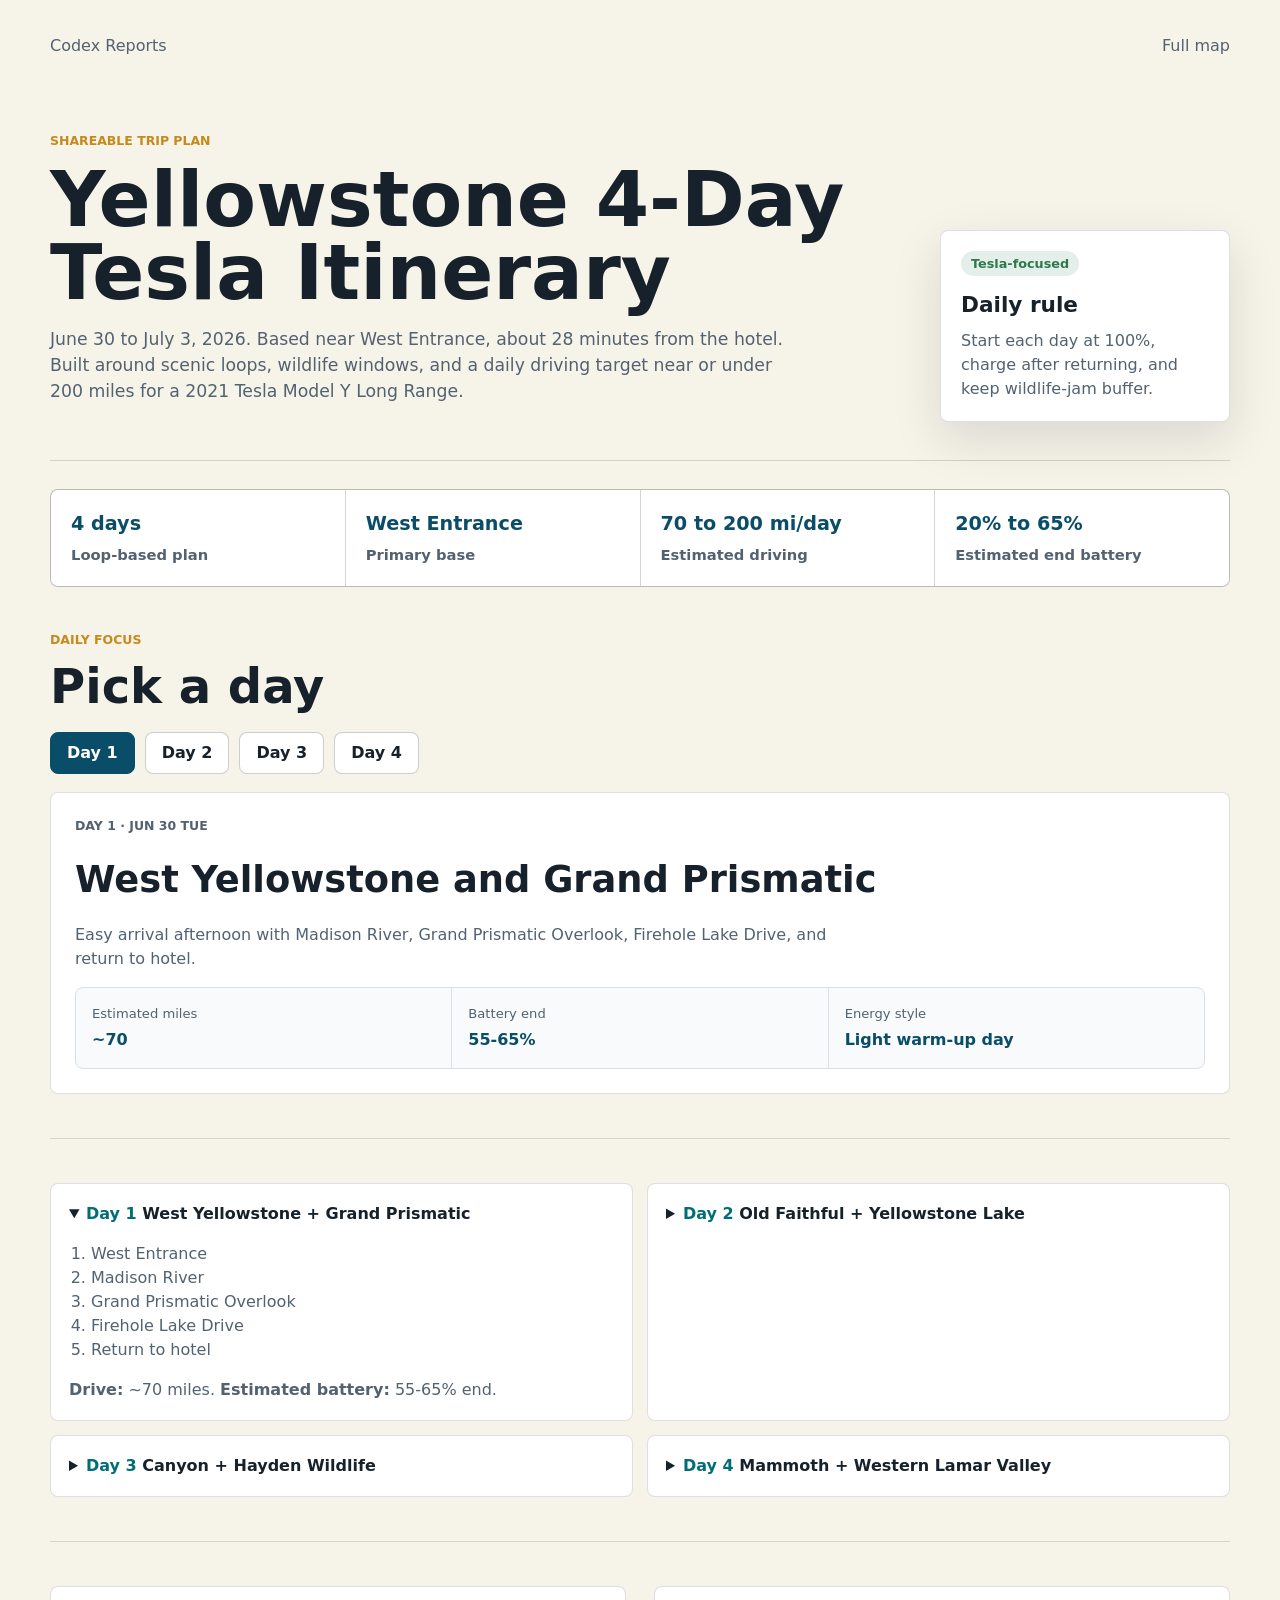
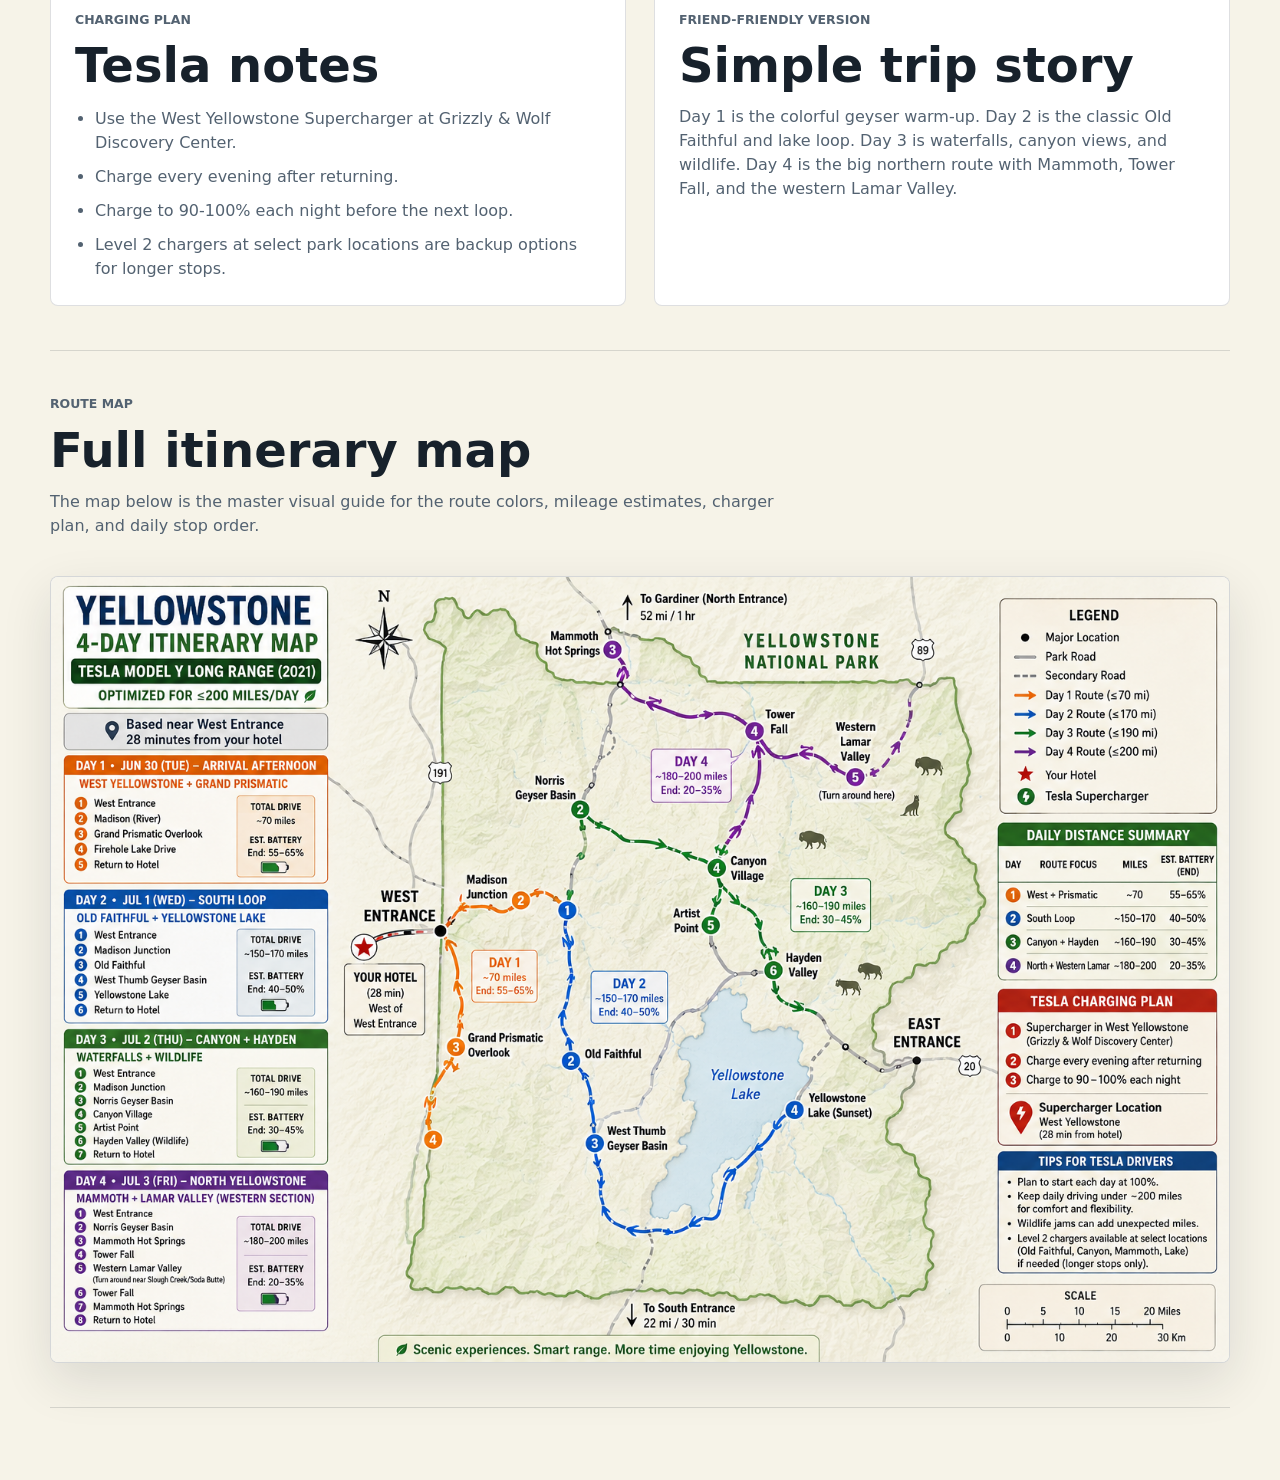
==== reports/yellowstone-tesla-itinerary/index.html @ 05c5801d "Add Yellowstone Tesla itinerary report" ====
<!doctype html>
<html lang="en">
  <head>
    <meta charset="utf-8" />
    <meta name="viewport" content="width=device-width, initial-scale=1" />
    <title>Yellowstone Tesla 4-Day Itinerary | Codex Reports</title>
    <meta
      name="description"
      content="A focused 4-day Yellowstone itinerary optimized for a Tesla Model Y Long Range, based near West Entrance."
    />
    <link rel="stylesheet" href="../../assets/styles.css" />
  </head>
  <body class="trip-page">
    <main class="trip-shell">
      <nav class="report-nav">
        <a href="../../">Codex Reports</a>
        <a href="#map">Full map</a>
      </nav>

      <header class="trip-hero">
        <div>
          <p class="eyebrow">Shareable trip plan</p>
          <h1>Yellowstone 4-Day Tesla Itinerary</h1>
          <p class="report-summary">
            June 30 to July 3, 2026. Based near West Entrance, about 28 minutes
            from the hotel. Built around scenic loops, wildlife windows, and a
            daily driving target near or under 200 miles for a 2021 Tesla Model Y
            Long Range.
          </p>
        </div>
        <aside class="trip-card">
          <span class="status">Tesla-focused</span>
          <strong>Daily rule</strong>
          <p>Start each day at 100%, charge after returning, and keep wildlife-jam buffer.</p>
        </aside>
      </header>

      <section class="trip-stats" aria-label="Trip summary">
        <article>
          <span>4 days</span>
          <strong>Loop-based plan</strong>
        </article>
        <article>
          <span>West Entrance</span>
          <strong>Primary base</strong>
        </article>
        <article>
          <span>70 to 200 mi/day</span>
          <strong>Estimated driving</strong>
        </article>
        <article>
          <span>20% to 65%</span>
          <strong>Estimated end battery</strong>
        </article>
      </section>

      <section class="trip-section">
        <div class="section-heading">
          <p class="eyebrow">Daily focus</p>
          <h2>Pick a day</h2>
        </div>
        <div class="day-tabs" role="tablist" aria-label="Yellowstone itinerary days">
          <button class="day-tab active" type="button" data-day="day1">Day 1</button>
          <button class="day-tab" type="button" data-day="day2">Day 2</button>
          <button class="day-tab" type="button" data-day="day3">Day 3</button>
          <button class="day-tab" type="button" data-day="day4">Day 4</button>
        </div>
        <article class="day-focus" id="dayFocus">
          <p class="eyebrow">Day 1 · Jun 30 Tue</p>
          <h3>West Yellowstone and Grand Prismatic</h3>
          <p>
            Easy arrival afternoon with Madison River, Grand Prismatic Overlook,
            Firehole Lake Drive, and return to hotel.
          </p>
          <dl>
            <div><dt>Estimated miles</dt><dd>~70</dd></div>
            <div><dt>Battery end</dt><dd>55-65%</dd></div>
            <div><dt>Energy style</dt><dd>Light warm-up day</dd></div>
          </dl>
        </article>
      </section>

      <section class="trip-section itinerary-grid">
        <details open>
          <summary><span>Day 1</span> West Yellowstone + Grand Prismatic</summary>
          <ol>
            <li>West Entrance</li>
            <li>Madison River</li>
            <li>Grand Prismatic Overlook</li>
            <li>Firehole Lake Drive</li>
            <li>Return to hotel</li>
          </ol>
          <p><strong>Drive:</strong> ~70 miles. <strong>Estimated battery:</strong> 55-65% end.</p>
        </details>

        <details>
          <summary><span>Day 2</span> Old Faithful + Yellowstone Lake</summary>
          <ol>
            <li>West Entrance</li>
            <li>Madison Junction</li>
            <li>Old Faithful</li>
            <li>West Thumb Geyser Basin</li>
            <li>Yellowstone Lake</li>
            <li>Return to hotel</li>
          </ol>
          <p><strong>Drive:</strong> ~150-170 miles. <strong>Estimated battery:</strong> 40-50% end.</p>
        </details>

        <details>
          <summary><span>Day 3</span> Canyon + Hayden Wildlife</summary>
          <ol>
            <li>West Entrance</li>
            <li>Madison Junction</li>
            <li>Norris Geyser Basin</li>
            <li>Canyon Village</li>
            <li>Artist Point</li>
            <li>Hayden Valley wildlife time</li>
            <li>Return to hotel</li>
          </ol>
          <p><strong>Drive:</strong> ~160-190 miles. <strong>Estimated battery:</strong> 30-45% end.</p>
        </details>

        <details>
          <summary><span>Day 4</span> Mammoth + Western Lamar Valley</summary>
          <ol>
            <li>West Entrance</li>
            <li>Norris Geyser Basin</li>
            <li>Mammoth Hot Springs</li>
            <li>Tower Fall</li>
            <li>Western Lamar Valley turnaround near Slough Creek or Soda Butte</li>
            <li>Tower Fall</li>
            <li>Mammoth Hot Springs</li>
            <li>Return to hotel</li>
          </ol>
          <p><strong>Drive:</strong> ~180-200 miles. <strong>Estimated battery:</strong> 20-35% end.</p>
        </details>
      </section>

      <section class="trip-section two-column">
        <article>
          <p class="eyebrow">Charging plan</p>
          <h2>Tesla notes</h2>
          <ul class="clean-list">
            <li>Use the West Yellowstone Supercharger at Grizzly &amp; Wolf Discovery Center.</li>
            <li>Charge every evening after returning.</li>
            <li>Charge to 90-100% each night before the next loop.</li>
            <li>Level 2 chargers at select park locations are backup options for longer stops.</li>
          </ul>
        </article>
        <article>
          <p class="eyebrow">Friend-friendly version</p>
          <h2>Simple trip story</h2>
          <p>
            Day 1 is the colorful geyser warm-up. Day 2 is the classic Old
            Faithful and lake loop. Day 3 is waterfalls, canyon views, and
            wildlife. Day 4 is the big northern route with Mammoth, Tower Fall,
            and the western Lamar Valley.
          </p>
        </article>
      </section>

      <section id="map" class="trip-section map-section">
        <div>
          <p class="eyebrow">Route map</p>
          <h2>Full itinerary map</h2>
          <p>
            The map below is the master visual guide for the route colors,
            mileage estimates, charger plan, and daily stop order.
          </p>
        </div>
        <a href="../../assets/images/yellowstone-tesla-map.png">
          <img
            src="../../assets/images/yellowstone-tesla-map.png"
            alt="Yellowstone 4-day Tesla itinerary map with daily routes and charging plan"
          />
        </a>
      </section>
    </main>

    <script>
      const days = {
        day1: {
          eyebrow: "Day 1 · Jun 30 Tue",
          title: "West Yellowstone and Grand Prismatic",
          copy:
            "Easy arrival afternoon with Madison River, Grand Prismatic Overlook, Firehole Lake Drive, and return to hotel.",
          miles: "~70",
          battery: "55-65%",
          style: "Light warm-up day",
        },
        day2: {
          eyebrow: "Day 2 · Jul 1 Wed",
          title: "Old Faithful and Yellowstone Lake",
          copy:
            "Classic south loop with Old Faithful, West Thumb Geyser Basin, lake scenery, and a comfortable return west.",
          miles: "~150-170",
          battery: "40-50%",
          style: "Full scenic loop",
        },
        day3: {
          eyebrow: "Day 3 · Jul 2 Thu",
          title: "Canyon, Artist Point, and Hayden Valley",
          copy:
            "Waterfalls, canyon viewpoints, geyser basin time, and the best wildlife-focused segment in Hayden Valley.",
          miles: "~160-190",
          battery: "30-45%",
          style: "Views plus wildlife",
        },
        day4: {
          eyebrow: "Day 4 · Jul 3 Fri",
          title: "Mammoth, Tower Fall, and Western Lamar",
          copy:
            "The biggest driving day, focused on northern Yellowstone with Mammoth Hot Springs, Tower Fall, and a Lamar Valley turnaround.",
          miles: "~180-200",
          battery: "20-35%",
          style: "Longest range day",
        },
      };

      const focus = document.querySelector("#dayFocus");
      const tabs = document.querySelectorAll(".day-tab");

      tabs.forEach((tab) => {
        tab.addEventListener("click", () => {
          tabs.forEach((item) => item.classList.remove("active"));
          tab.classList.add("active");
          const day = days[tab.dataset.day];
          focus.innerHTML = `
            <p class="eyebrow">${day.eyebrow}</p>
            <h3>${day.title}</h3>
            <p>${day.copy}</p>
            <dl>
              <div><dt>Estimated miles</dt><dd>${day.miles}</dd></div>
              <div><dt>Battery end</dt><dd>${day.battery}</dd></div>
              <div><dt>Energy style</dt><dd>${day.style}</dd></div>
            </dl>
          `;
        });
      });
    </script>
  </body>
</html>
---- assets/styles.css ----
:root {
  color-scheme: light;
  --ink: #17212b;
  --muted: #536271;
  --paper: #f7f4ee;
  --surface: #ffffff;
  --line: #d9e0e6;
  --accent: #006d77;
  --accent-strong: #0a4d68;
  --gold: #c68a1c;
  --green: #2c7a4b;
  --shadow: 0 18px 50px rgba(23, 33, 43, 0.12);
  font-family:
    Inter, ui-sans-serif, system-ui, -apple-system, BlinkMacSystemFont, "Segoe UI",
    sans-serif;
}

* {
  box-sizing: border-box;
}

body {
  margin: 0;
  background: var(--paper);
  color: var(--ink);
  line-height: 1.5;
}

a {
  color: inherit;
  text-decoration: none;
}

code {
  border: 1px solid var(--line);
  border-radius: 6px;
  background: #f2f6f7;
  padding: 0.1rem 0.35rem;
  font-size: 0.92em;
}

.site-header {
  min-height: 72vh;
  display: grid;
  grid-template-rows: auto 1fr;
  background:
    linear-gradient(rgba(9, 33, 44, 0.58), rgba(9, 33, 44, 0.72)),
    url("https://images.unsplash.com/photo-1497366754035-f200968a6e72?auto=format&fit=crop&w=1800&q=80")
      center/cover;
  color: #fff;
}

.nav {
  width: min(1120px, calc(100% - 32px));
  margin: 0 auto;
  display: flex;
  align-items: center;
  justify-content: space-between;
  padding: 22px 0;
}

.brand {
  font-weight: 800;
  letter-spacing: 0;
}

.nav-links {
  display: flex;
  gap: 20px;
  font-size: 0.95rem;
}

.hero {
  width: min(1120px, calc(100% - 32px));
  margin: 0 auto;
  align-self: center;
  padding: 52px 0 88px;
}

.eyebrow {
  color: var(--gold);
  font-weight: 800;
  letter-spacing: 0;
  margin: 0 0 12px;
  text-transform: uppercase;
  font-size: 0.78rem;
}

.hero h1 {
  max-width: 820px;
  margin: 0;
  font-size: clamp(2.4rem, 6vw, 5.6rem);
  line-height: 0.96;
  letter-spacing: 0;
}

.hero-copy {
  max-width: 640px;
  margin: 24px 0 0;
  color: rgba(255, 255, 255, 0.86);
  font-size: 1.12rem;
}

.hero-actions {
  display: flex;
  gap: 12px;
  flex-wrap: wrap;
  margin-top: 32px;
}

.button {
  display: inline-flex;
  min-height: 44px;
  align-items: center;
  justify-content: center;
  border-radius: 8px;
  padding: 0 18px;
  font-weight: 800;
}

.button.primary {
  background: #fff;
  color: var(--accent-strong);
}

.button.secondary {
  border: 1px solid rgba(255, 255, 255, 0.62);
  color: #fff;
}

main {
  width: min(1120px, calc(100% - 32px));
  margin: 0 auto;
}

.metrics {
  display: grid;
  grid-template-columns: repeat(3, 1fr);
  gap: 1px;
  overflow: hidden;
  margin-top: -42px;
  border: 1px solid var(--line);
  border-radius: 8px;
  background: var(--line);
  box-shadow: var(--shadow);
}

.metrics article {
  background: var(--surface);
  padding: 24px;
}

.metric-value,
.metric-label {
  display: block;
}

.metric-value {
  font-size: 1.45rem;
  font-weight: 900;
  color: var(--accent-strong);
}

.metric-label {
  margin-top: 6px;
  color: var(--muted);
}

.section {
  padding: 76px 0;
}

.section-heading h2,
.split h2 {
  margin: 0;
  font-size: clamp(2rem, 4vw, 3.3rem);
  line-height: 1;
}

.report-grid {
  display: grid;
  grid-template-columns: repeat(auto-fit, minmax(260px, 1fr));
  gap: 18px;
  margin-top: 28px;
}

.report-card {
  display: grid;
  gap: 12px;
  min-height: 260px;
  align-content: start;
  border: 1px solid var(--line);
  border-radius: 8px;
  background: var(--surface);
  padding: 24px;
  transition:
    transform 160ms ease,
    box-shadow 160ms ease;
}

.report-card:hover {
  transform: translateY(-3px);
  box-shadow: var(--shadow);
}

.status {
  width: fit-content;
  border-radius: 999px;
  background: rgba(44, 122, 75, 0.12);
  color: var(--green);
  padding: 5px 10px;
  font-size: 0.8rem;
  font-weight: 800;
}

.report-card h3 {
  margin: 4px 0 0;
  font-size: 1.45rem;
  line-height: 1.12;
}

.report-card p {
  margin: 0;
  color: var(--muted);
}

.card-meta {
  align-self: end;
  color: var(--accent);
  font-weight: 800;
}

.split {
  display: grid;
  grid-template-columns: 0.8fr 1.2fr;
  gap: 42px;
  border-top: 1px solid var(--line);
}

.timeline {
  margin: 0;
  padding-left: 22px;
  color: var(--muted);
}

.timeline li + li {
  margin-top: 12px;
}

.footer {
  width: min(1120px, calc(100% - 32px));
  margin: 0 auto;
  border-top: 1px solid var(--line);
  display: flex;
  justify-content: space-between;
  gap: 18px;
  padding: 26px 0 36px;
  color: var(--muted);
  font-size: 0.92rem;
}

.report-page {
  background: #f8fafb;
}

.report-shell {
  width: min(1040px, calc(100% - 32px));
  margin: 0 auto;
  padding: 34px 0 72px;
}

.report-nav {
  display: flex;
  justify-content: space-between;
  gap: 18px;
  margin-bottom: 42px;
  color: var(--muted);
}

.report-hero {
  border-bottom: 1px solid var(--line);
  padding-bottom: 34px;
}

.report-hero h1 {
  max-width: 780px;
  margin: 0;
  font-size: clamp(2.2rem, 5vw, 4.7rem);
  line-height: 0.98;
}

.report-summary {
  max-width: 740px;
  color: var(--muted);
  font-size: 1.08rem;
}

.report-section {
  padding: 38px 0;
  border-bottom: 1px solid var(--line);
}

.report-section h2 {
  margin: 0 0 18px;
  font-size: 1.8rem;
}

.check-grid {
  display: grid;
  grid-template-columns: repeat(auto-fit, minmax(220px, 1fr));
  gap: 12px;
}

.check-item {
  border: 1px solid var(--line);
  border-radius: 8px;
  background: #fff;
  padding: 18px;
}

.check-item strong {
  display: block;
  margin-bottom: 6px;
}

.check-item span {
  color: var(--muted);
}

.command-block {
  overflow-x: auto;
  border-radius: 8px;
  background: #101820;
  color: #e8f2f4;
  padding: 18px;
}

.command-block code {
  border: 0;
  background: transparent;
  padding: 0;
  color: inherit;
}

.trip-page {
  background: #f6f3e8;
}

.trip-shell {
  width: min(1180px, calc(100% - 32px));
  margin: 0 auto;
  padding: 34px 0 72px;
}

.trip-hero {
  display: grid;
  grid-template-columns: minmax(0, 1fr) 290px;
  gap: 28px;
  align-items: end;
  border-bottom: 1px solid rgba(23, 33, 43, 0.16);
  padding: 32px 0 38px;
}

.trip-hero h1 {
  max-width: 820px;
  margin: 0;
  font-size: clamp(2.35rem, 6vw, 5.2rem);
  line-height: 0.96;
}

.trip-card {
  border: 1px solid rgba(23, 33, 43, 0.14);
  border-radius: 8px;
  background: #fff;
  padding: 20px;
  box-shadow: var(--shadow);
}

.trip-card strong {
  display: block;
  margin-top: 14px;
  font-size: 1.35rem;
}

.trip-card p {
  margin: 8px 0 0;
  color: var(--muted);
}

.trip-stats {
  display: grid;
  grid-template-columns: repeat(4, 1fr);
  gap: 1px;
  overflow: hidden;
  border: 1px solid rgba(23, 33, 43, 0.14);
  border-radius: 8px;
  background: rgba(23, 33, 43, 0.14);
  margin: 28px 0 0;
}

.trip-stats article {
  background: #fff;
  padding: 20px;
}

.trip-stats span,
.trip-stats strong {
  display: block;
}

.trip-stats span {
  color: var(--accent-strong);
  font-weight: 900;
  font-size: 1.2rem;
}

.trip-stats strong {
  margin-top: 5px;
  color: var(--muted);
  font-size: 0.92rem;
}

.trip-section {
  padding: 44px 0;
  border-bottom: 1px solid rgba(23, 33, 43, 0.14);
}

.trip-section h2 {
  margin: 0;
  font-size: clamp(1.9rem, 4vw, 3rem);
  line-height: 1;
}

.day-tabs {
  display: flex;
  flex-wrap: wrap;
  gap: 10px;
  margin-top: 22px;
}

.day-tab {
  min-height: 42px;
  border: 1px solid rgba(23, 33, 43, 0.22);
  border-radius: 8px;
  background: #fff;
  color: var(--ink);
  padding: 0 16px;
  font: inherit;
  font-weight: 900;
  cursor: pointer;
}

.day-tab.active {
  background: var(--accent-strong);
  color: #fff;
  border-color: var(--accent-strong);
}

.day-focus {
  display: grid;
  gap: 16px;
  margin-top: 18px;
  border: 1px solid rgba(23, 33, 43, 0.14);
  border-radius: 8px;
  background: #fff;
  padding: 24px;
}

.day-focus h3 {
  margin: 0;
  font-size: clamp(1.6rem, 3vw, 2.3rem);
}

.day-focus p {
  max-width: 780px;
  margin: 0;
  color: var(--muted);
}

.day-focus dl {
  display: grid;
  grid-template-columns: repeat(3, 1fr);
  gap: 1px;
  overflow: hidden;
  border: 1px solid var(--line);
  border-radius: 8px;
  background: var(--line);
  margin: 0;
}

.day-focus dl div {
  background: #f8fafb;
  padding: 16px;
}

.day-focus dt {
  color: var(--muted);
  font-size: 0.82rem;
}

.day-focus dd {
  margin: 4px 0 0;
  color: var(--accent-strong);
  font-weight: 900;
}

.itinerary-grid {
  display: grid;
  grid-template-columns: repeat(2, 1fr);
  gap: 14px;
}

.itinerary-grid details {
  border: 1px solid rgba(23, 33, 43, 0.14);
  border-radius: 8px;
  background: #fff;
  padding: 18px;
}

.itinerary-grid summary {
  cursor: pointer;
  font-weight: 900;
}

.itinerary-grid summary span {
  color: var(--accent);
}

.itinerary-grid ol {
  margin: 16px 0;
  padding-left: 22px;
  color: var(--muted);
}

.itinerary-grid p {
  margin: 0;
  color: var(--muted);
}

.two-column {
  display: grid;
  grid-template-columns: repeat(2, 1fr);
  gap: 28px;
}

.two-column article {
  border: 1px solid rgba(23, 33, 43, 0.14);
  border-radius: 8px;
  background: #fff;
  padding: 24px;
}

.two-column p {
  color: var(--muted);
}

.clean-list {
  margin: 18px 0 0;
  padding-left: 20px;
  color: var(--muted);
}

.clean-list li + li {
  margin-top: 10px;
}

.map-section {
  display: grid;
  gap: 22px;
}

.map-section p {
  max-width: 760px;
  color: var(--muted);
}

.map-section img {
  width: 100%;
  height: auto;
  display: block;
  border: 1px solid rgba(23, 33, 43, 0.18);
  border-radius: 8px;
  background: #fff;
  box-shadow: var(--shadow);
}

@media (max-width: 720px) {
  .nav,
  .footer,
  .split,
  .trip-hero,
  .two-column {
    display: block;
  }

  .nav-links {
    margin-top: 12px;
  }

  .metrics {
    grid-template-columns: 1fr;
  }

  .trip-stats,
  .day-focus dl,
  .itinerary-grid {
    grid-template-columns: 1fr;
  }

  .section {
    padding: 52px 0;
  }

  .trip-card {
    margin-top: 22px;
  }
}
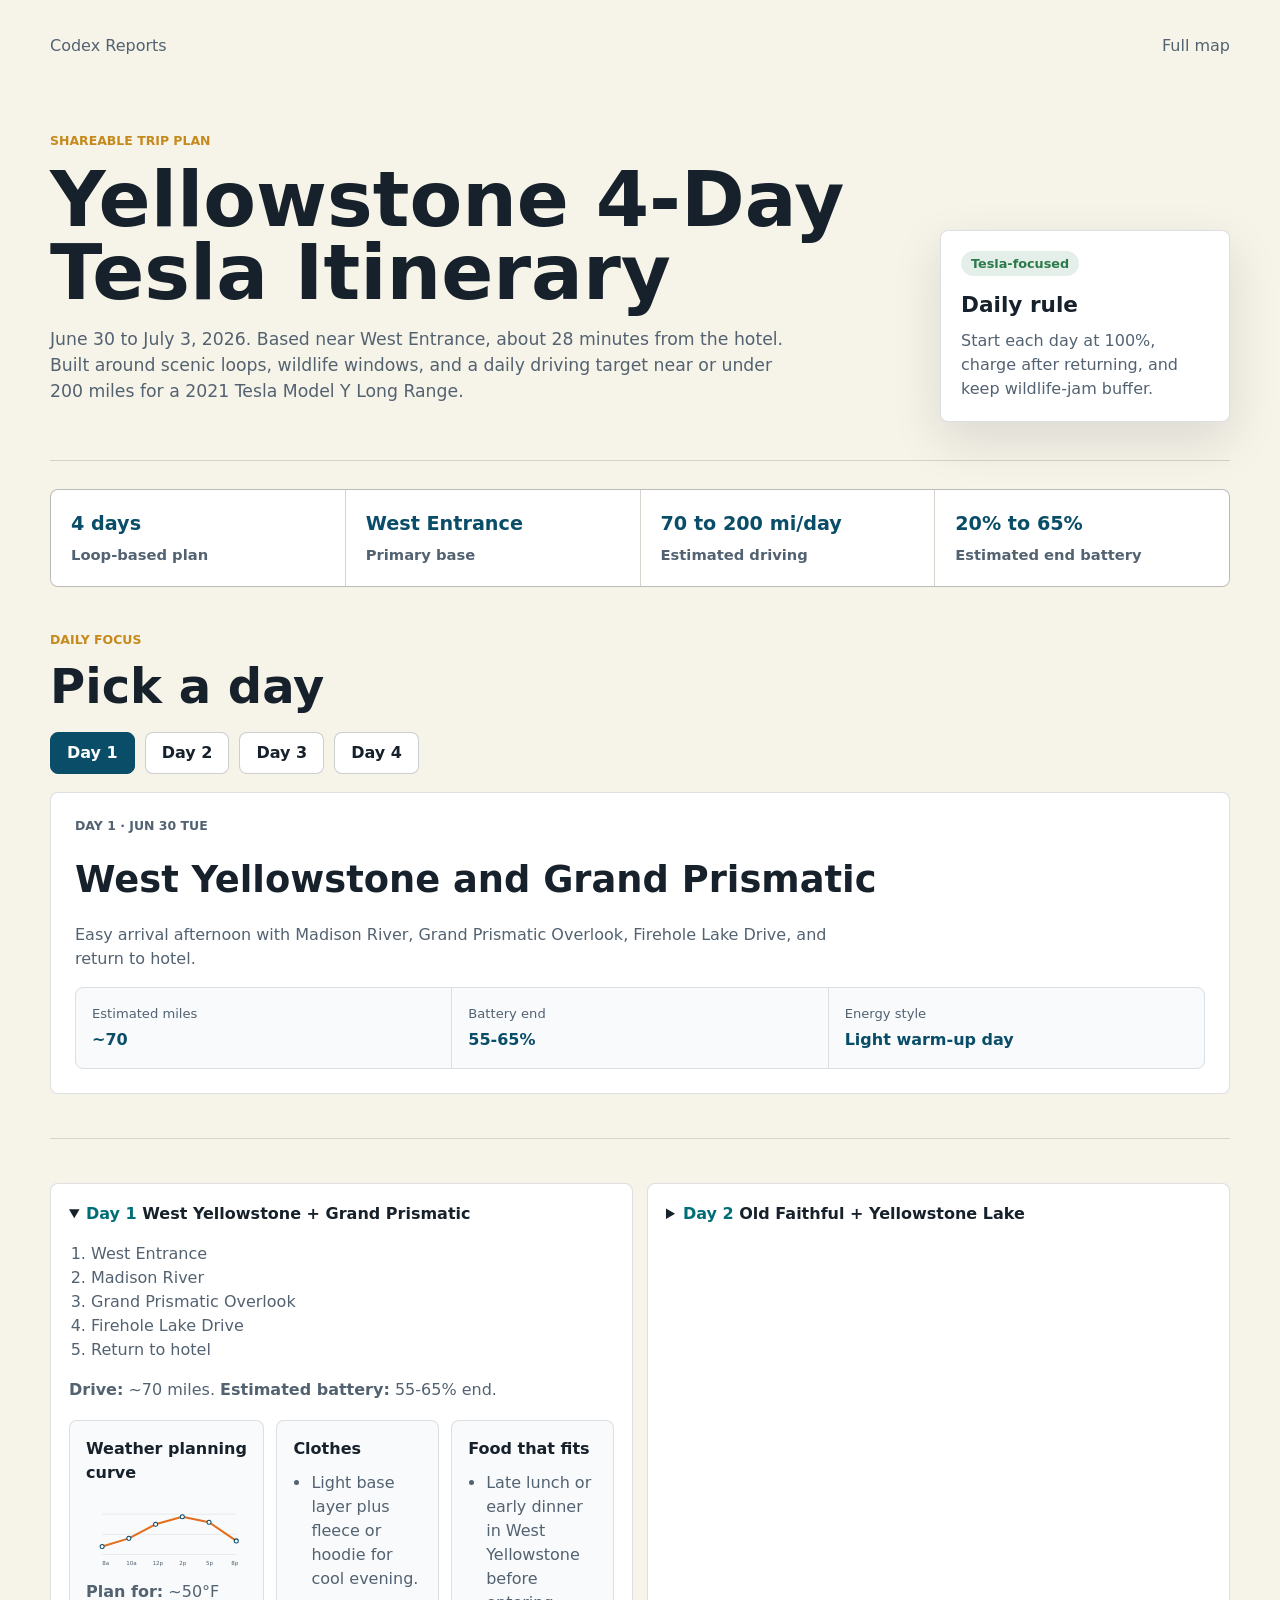
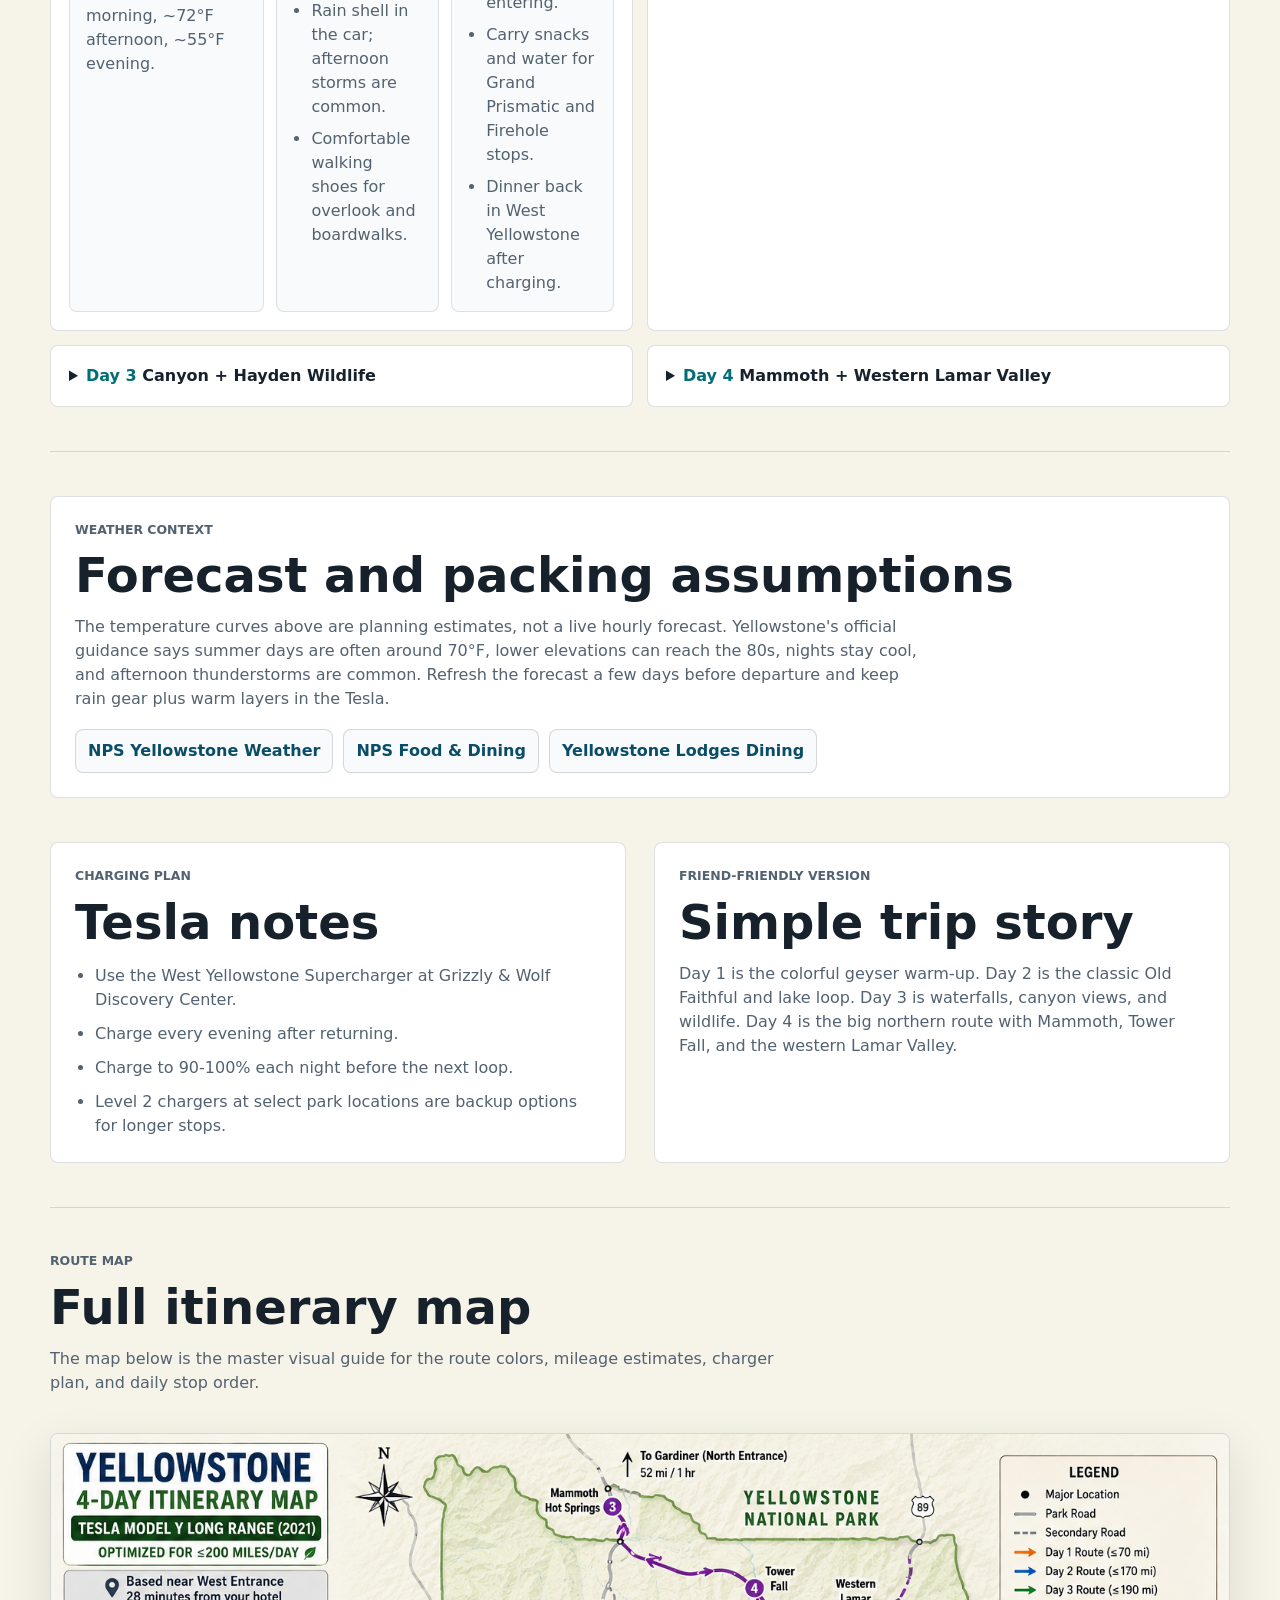
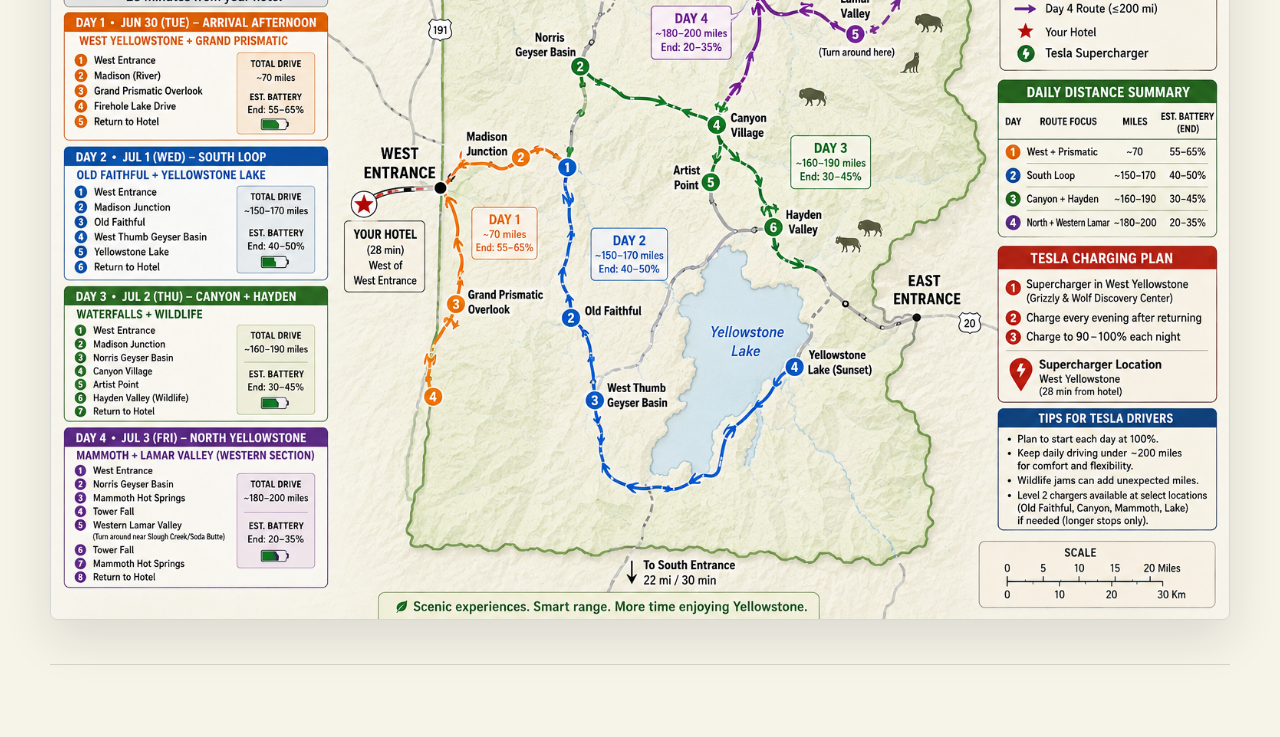
==== commit a27a4c17: "Enhance Yellowstone itinerary with weather and food planning" ====
--- a/reports/yellowstone-tesla-itinerary/index.html
+++ b/reports/yellowstone-tesla-itinerary/index.html
@@ -91,6 +91,43 @@
             <li>Return to hotel</li>
           </ol>
           <p><strong>Drive:</strong> ~70 miles. <strong>Estimated battery:</strong> 55-65% end.</p>
+          <div class="day-planner">
+            <article class="weather-card">
+              <h4>Weather planning curve</h4>
+              <svg viewBox="0 0 320 150" role="img" aria-label="Day 1 hourly temperature line graph">
+                <polyline class="grid-line" points="32,118 298,118"></polyline>
+                <polyline class="grid-line" points="32,78 298,78"></polyline>
+                <polyline class="grid-line" points="32,38 298,38"></polyline>
+                <polyline class="temp-line day-one" points="32,102 85,86 138,58 191,43 244,54 298,91"></polyline>
+                <g class="temp-points">
+                  <circle cx="32" cy="102" r="4"></circle><circle cx="85" cy="86" r="4"></circle>
+                  <circle cx="138" cy="58" r="4"></circle><circle cx="191" cy="43" r="4"></circle>
+                  <circle cx="244" cy="54" r="4"></circle><circle cx="298" cy="91" r="4"></circle>
+                </g>
+                <g class="axis-labels">
+                  <text x="32" y="138">8a</text><text x="80" y="138">10a</text><text x="132" y="138">12p</text>
+                  <text x="185" y="138">2p</text><text x="238" y="138">5p</text><text x="288" y="138">8p</text>
+                </g>
+              </svg>
+              <p><strong>Plan for:</strong> ~50°F morning, ~72°F afternoon, ~55°F evening.</p>
+            </article>
+            <article class="wear-card">
+              <h4>Clothes</h4>
+              <ul>
+                <li>Light base layer plus fleece or hoodie for cool evening.</li>
+                <li>Rain shell in the car; afternoon storms are common.</li>
+                <li>Comfortable walking shoes for overlook and boardwalks.</li>
+              </ul>
+            </article>
+            <article class="food-card">
+              <h4>Food that fits</h4>
+              <ul>
+                <li>Late lunch or early dinner in West Yellowstone before entering.</li>
+                <li>Carry snacks and water for Grand Prismatic and Firehole stops.</li>
+                <li>Dinner back in West Yellowstone after charging.</li>
+              </ul>
+            </article>
+          </div>
         </details>
 
         <details>
@@ -104,6 +141,43 @@
             <li>Return to hotel</li>
           </ol>
           <p><strong>Drive:</strong> ~150-170 miles. <strong>Estimated battery:</strong> 40-50% end.</p>
+          <div class="day-planner">
+            <article class="weather-card">
+              <h4>Weather planning curve</h4>
+              <svg viewBox="0 0 320 150" role="img" aria-label="Day 2 hourly temperature line graph">
+                <polyline class="grid-line" points="32,118 298,118"></polyline>
+                <polyline class="grid-line" points="32,78 298,78"></polyline>
+                <polyline class="grid-line" points="32,38 298,38"></polyline>
+                <polyline class="temp-line day-two" points="32,110 85,91 138,63 191,48 244,68 298,102"></polyline>
+                <g class="temp-points">
+                  <circle cx="32" cy="110" r="4"></circle><circle cx="85" cy="91" r="4"></circle>
+                  <circle cx="138" cy="63" r="4"></circle><circle cx="191" cy="48" r="4"></circle>
+                  <circle cx="244" cy="68" r="4"></circle><circle cx="298" cy="102" r="4"></circle>
+                </g>
+                <g class="axis-labels">
+                  <text x="32" y="138">7a</text><text x="80" y="138">10a</text><text x="132" y="138">12p</text>
+                  <text x="185" y="138">2p</text><text x="238" y="138">5p</text><text x="288" y="138">8p</text>
+                </g>
+              </svg>
+              <p><strong>Plan for:</strong> ~45°F morning, ~72°F afternoon, ~50°F evening near lake areas.</p>
+            </article>
+            <article class="wear-card">
+              <h4>Clothes</h4>
+              <ul>
+                <li>Layered top, windbreaker, and sun hat.</li>
+                <li>Lake stops can feel cooler and windier than Old Faithful.</li>
+                <li>Bring sunglasses; boardwalk glare can be strong midday.</li>
+              </ul>
+            </article>
+            <article class="food-card">
+              <h4>Food that fits</h4>
+              <ul>
+                <li>Breakfast or coffee at Old Faithful Inn, Snow Lodge, or Bear Paw Deli.</li>
+                <li>Lunch around Old Faithful before the lake loop.</li>
+                <li>Backup grab-and-go near Lake Hotel Deli or Lake Lodge cafeteria.</li>
+              </ul>
+            </article>
+          </div>
         </details>
 
         <details>
@@ -118,6 +192,43 @@
             <li>Return to hotel</li>
           </ol>
           <p><strong>Drive:</strong> ~160-190 miles. <strong>Estimated battery:</strong> 30-45% end.</p>
+          <div class="day-planner">
+            <article class="weather-card">
+              <h4>Weather planning curve</h4>
+              <svg viewBox="0 0 320 150" role="img" aria-label="Day 3 hourly temperature line graph">
+                <polyline class="grid-line" points="32,118 298,118"></polyline>
+                <polyline class="grid-line" points="32,78 298,78"></polyline>
+                <polyline class="grid-line" points="32,38 298,38"></polyline>
+                <polyline class="temp-line day-three" points="32,108 85,88 138,60 191,45 244,66 298,100"></polyline>
+                <g class="temp-points">
+                  <circle cx="32" cy="108" r="4"></circle><circle cx="85" cy="88" r="4"></circle>
+                  <circle cx="138" cy="60" r="4"></circle><circle cx="191" cy="45" r="4"></circle>
+                  <circle cx="244" cy="66" r="4"></circle><circle cx="298" cy="100" r="4"></circle>
+                </g>
+                <g class="axis-labels">
+                  <text x="32" y="138">6a</text><text x="80" y="138">9a</text><text x="132" y="138">12p</text>
+                  <text x="185" y="138">2p</text><text x="238" y="138">5p</text><text x="288" y="138">8p</text>
+                </g>
+              </svg>
+              <p><strong>Plan for:</strong> ~46°F morning, ~73°F afternoon, ~51°F evening wildlife time.</p>
+            </article>
+            <article class="wear-card">
+              <h4>Clothes</h4>
+              <ul>
+                <li>Warm morning layer for early Hayden Valley wildlife viewing.</li>
+                <li>Trail shoes with grip for canyon viewpoints and stairs.</li>
+                <li>Pack rain shell; canyon afternoons can turn quickly.</li>
+              </ul>
+            </article>
+            <article class="food-card">
+              <h4>Food that fits</h4>
+              <ul>
+                <li>Pack breakfast or grab coffee before entering to reach wildlife earlier.</li>
+                <li>Lunch at Canyon Lodge Eatery or Falls Cafe near the route.</li>
+                <li>Carry a picnic/snack kit so wildlife delays do not wreck dinner timing.</li>
+              </ul>
+            </article>
+          </div>
         </details>
 
         <details>
@@ -133,7 +244,61 @@
             <li>Return to hotel</li>
           </ol>
           <p><strong>Drive:</strong> ~180-200 miles. <strong>Estimated battery:</strong> 20-35% end.</p>
+          <div class="day-planner">
+            <article class="weather-card">
+              <h4>Weather planning curve</h4>
+              <svg viewBox="0 0 320 150" role="img" aria-label="Day 4 hourly temperature line graph">
+                <polyline class="grid-line" points="32,118 298,118"></polyline>
+                <polyline class="grid-line" points="32,78 298,78"></polyline>
+                <polyline class="grid-line" points="32,38 298,38"></polyline>
+                <polyline class="temp-line day-four" points="32,101 85,72 138,42 191,26 244,48 298,84"></polyline>
+                <g class="temp-points">
+                  <circle cx="32" cy="101" r="4"></circle><circle cx="85" cy="72" r="4"></circle>
+                  <circle cx="138" cy="42" r="4"></circle><circle cx="191" cy="26" r="4"></circle>
+                  <circle cx="244" cy="48" r="4"></circle><circle cx="298" cy="84" r="4"></circle>
+                </g>
+                <g class="axis-labels">
+                  <text x="32" y="138">6a</text><text x="80" y="138">9a</text><text x="132" y="138">12p</text>
+                  <text x="185" y="138">2p</text><text x="238" y="138">5p</text><text x="288" y="138">8p</text>
+                </g>
+              </svg>
+              <p><strong>Plan for:</strong> ~50°F morning, ~82°F lower-elevation afternoon, ~55°F evening.</p>
+            </article>
+            <article class="wear-card">
+              <h4>Clothes</h4>
+              <ul>
+                <li>Convertible layers: cool morning, warmer Mammoth afternoon.</li>
+                <li>Breathable shirt, sun protection, and a light insulating layer.</li>
+                <li>Keep binoculars and a warm layer handy for Lamar stops.</li>
+              </ul>
+            </article>
+            <article class="food-card">
+              <h4>Food that fits</h4>
+              <ul>
+                <li>Early breakfast packed in the car to protect the long driving day.</li>
+                <li>Lunch at Mammoth Hotel Dining Room or Terrace Grill.</li>
+                <li>Roosevelt Lodge Dining Room is a route-friendly option if timing works.</li>
+              </ul>
+            </article>
+          </div>
         </details>
+      </section>
+
+      <section class="trip-section weather-note">
+        <p class="eyebrow">Weather context</p>
+        <h2>Forecast and packing assumptions</h2>
+        <p>
+          The temperature curves above are planning estimates, not a live hourly
+          forecast. Yellowstone's official guidance says summer days are often
+          around 70°F, lower elevations can reach the 80s, nights stay cool, and
+          afternoon thunderstorms are common. Refresh the forecast a few days
+          before departure and keep rain gear plus warm layers in the Tesla.
+        </p>
+        <div class="source-links">
+          <a href="https://www.nps.gov/yell/planyourvisit/weather.htm">NPS Yellowstone Weather</a>
+          <a href="https://www.nps.gov/yell/planyourvisit/wheretoeat.htm">NPS Food &amp; Dining</a>
+          <a href="https://www.yellowstonenationalparklodges.com/dining/">Yellowstone Lodges Dining</a>
+        </div>
       </section>
 
       <section class="trip-section two-column">
--- a/assets/styles.css
+++ b/assets/styles.css
@@ -537,6 +537,120 @@
   color: var(--muted);
 }
 
+.day-planner {
+  display: grid;
+  grid-template-columns: 1.2fr 1fr 1fr;
+  gap: 12px;
+  margin-top: 18px;
+}
+
+.weather-card,
+.wear-card,
+.food-card {
+  border: 1px solid rgba(23, 33, 43, 0.12);
+  border-radius: 8px;
+  background: #f8fafb;
+  padding: 16px;
+}
+
+.weather-card h4,
+.wear-card h4,
+.food-card h4 {
+  margin: 0 0 10px;
+  font-size: 1rem;
+}
+
+.weather-card svg {
+  width: 100%;
+  height: auto;
+  display: block;
+}
+
+.grid-line {
+  fill: none;
+  stroke: rgba(23, 33, 43, 0.14);
+  stroke-width: 1;
+}
+
+.temp-line {
+  fill: none;
+  stroke-width: 4;
+  stroke-linecap: round;
+  stroke-linejoin: round;
+}
+
+.temp-line.day-one {
+  stroke: #e36f1e;
+}
+
+.temp-line.day-two {
+  stroke: #1267c7;
+}
+
+.temp-line.day-three {
+  stroke: #25783f;
+}
+
+.temp-line.day-four {
+  stroke: #6f2a9b;
+}
+
+.temp-points circle {
+  fill: #fff;
+  stroke: var(--accent-strong);
+  stroke-width: 2;
+}
+
+.axis-labels {
+  fill: var(--muted);
+  font-size: 11px;
+}
+
+.weather-card p {
+  margin-top: 10px;
+}
+
+.wear-card ul,
+.food-card ul {
+  margin: 0;
+  padding-left: 18px;
+  color: var(--muted);
+}
+
+.wear-card li + li,
+.food-card li + li {
+  margin-top: 8px;
+}
+
+.weather-note {
+  border: 1px solid rgba(23, 33, 43, 0.14);
+  border-radius: 8px;
+  background: #fff;
+  padding: 24px;
+  margin-top: 44px;
+}
+
+.weather-note p {
+  max-width: 850px;
+  color: var(--muted);
+}
+
+.source-links {
+  display: flex;
+  flex-wrap: wrap;
+  gap: 10px;
+  margin-top: 18px;
+}
+
+.source-links a {
+  border: 1px solid rgba(23, 33, 43, 0.16);
+  border-radius: 8px;
+  background: #f8fafb;
+  padding: 9px 12px;
+  color: var(--accent-strong);
+  font-weight: 800;
+}
+
 .two-column {
   display: grid;
   grid-template-columns: repeat(2, 1fr);
@@ -603,7 +717,8 @@
 
   .trip-stats,
   .day-focus dl,
-  .itinerary-grid {
+  .itinerary-grid,
+  .day-planner {
     grid-template-columns: 1fr;
   }
 
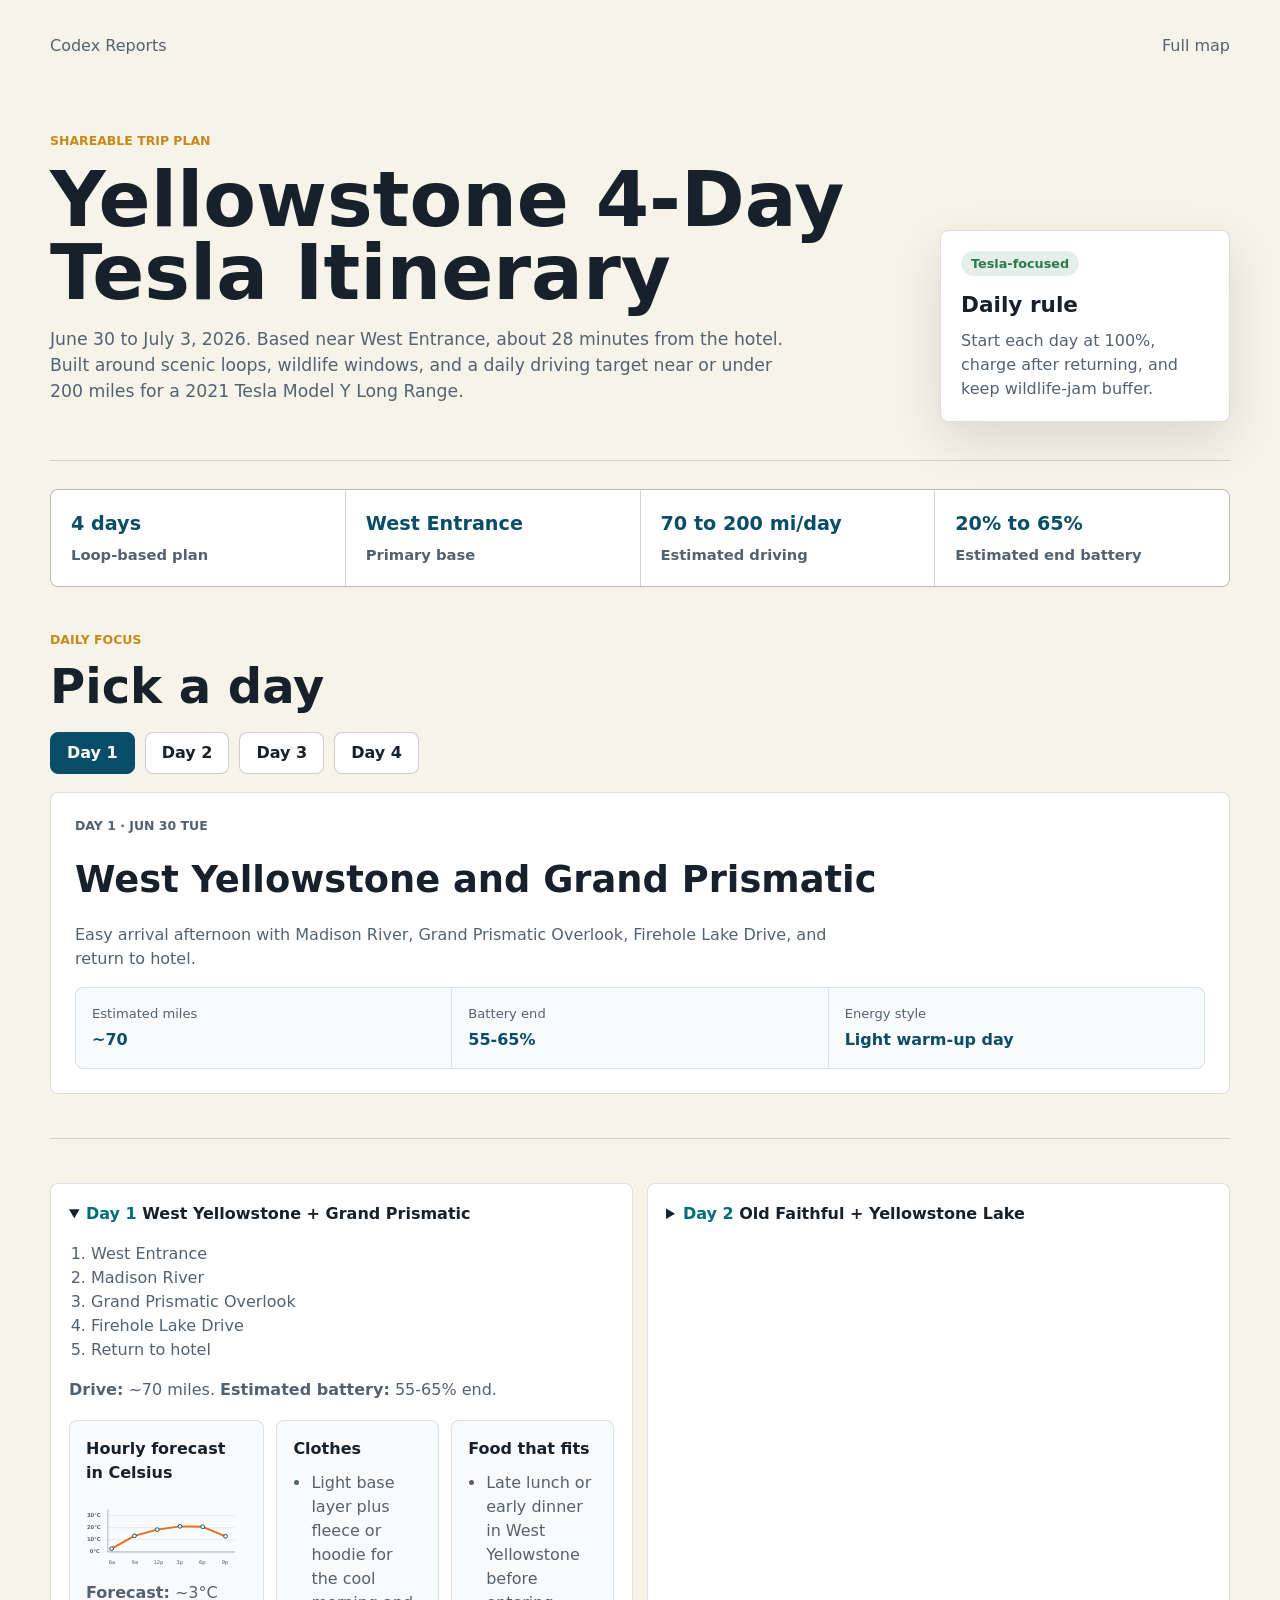
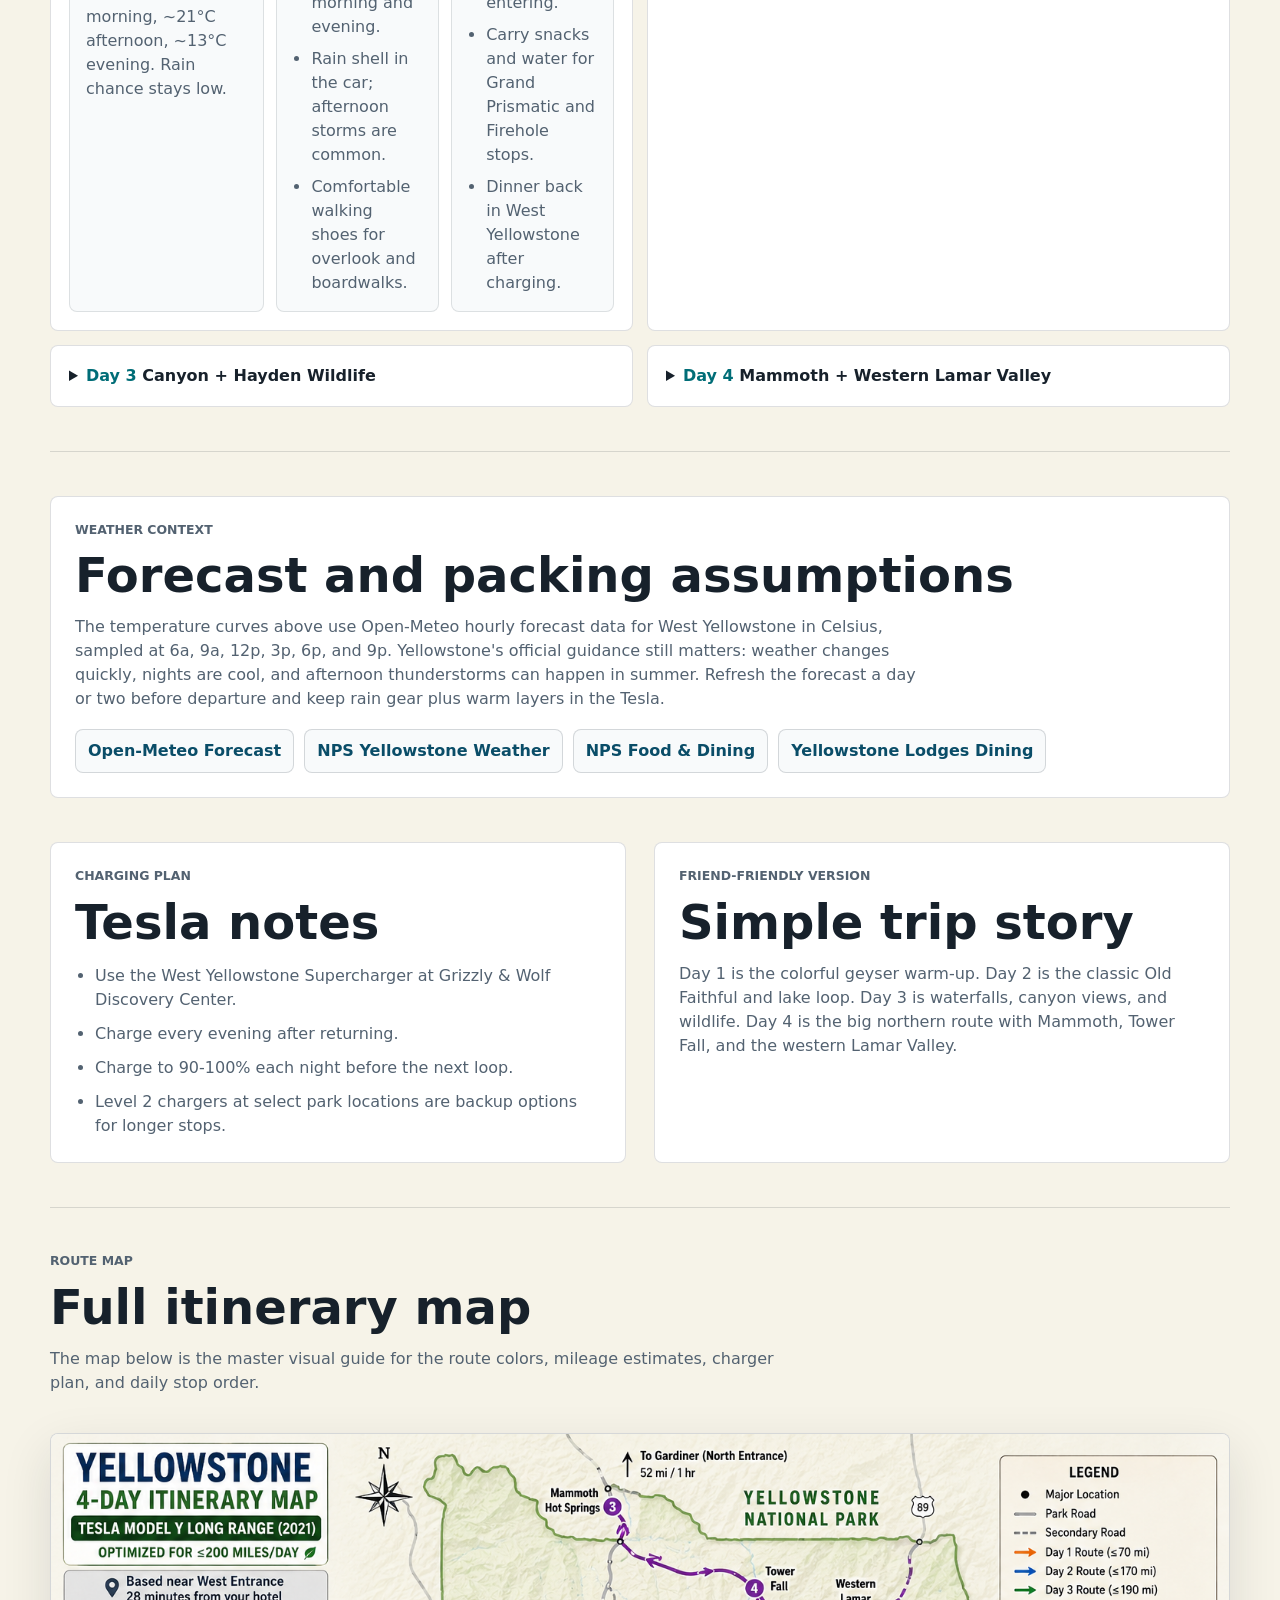
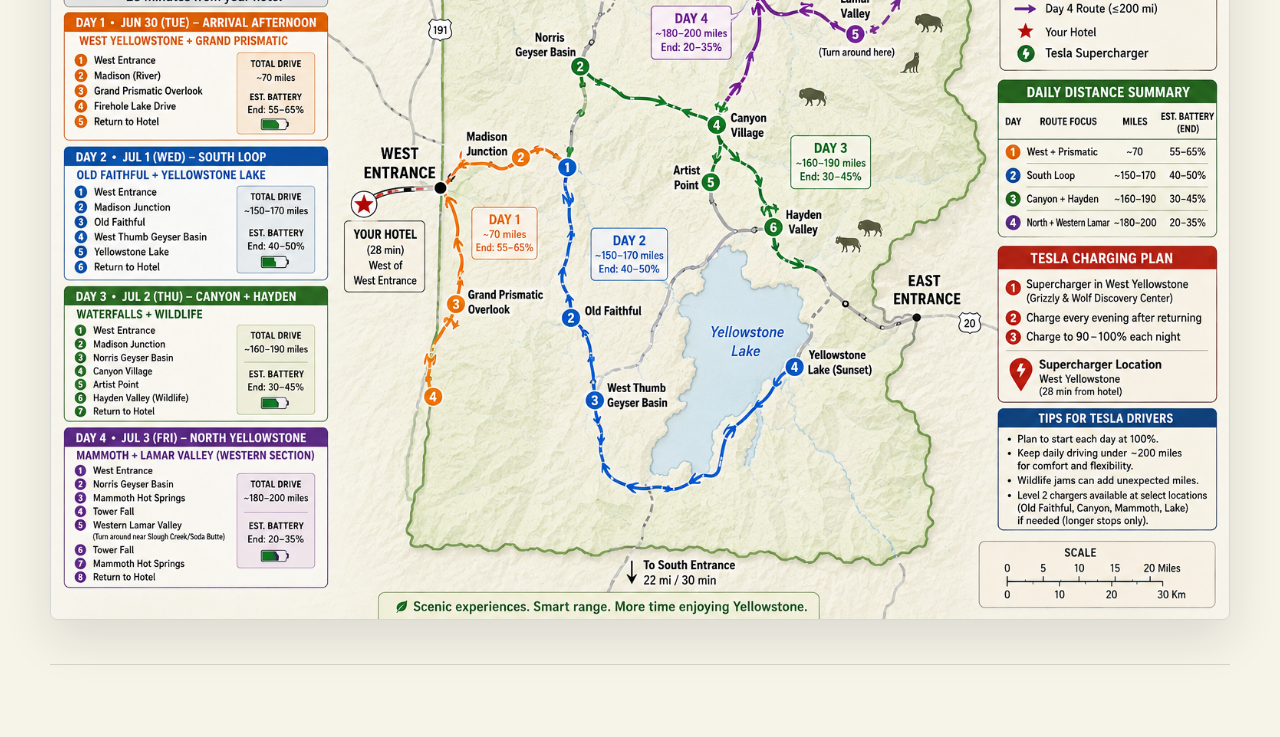
==== commit 4322e289: "Use Celsius forecast charts for Yellowstone itinerary" ====
--- a/reports/yellowstone-tesla-itinerary/index.html
+++ b/reports/yellowstone-tesla-itinerary/index.html
@@ -93,28 +93,35 @@
           <p><strong>Drive:</strong> ~70 miles. <strong>Estimated battery:</strong> 55-65% end.</p>
           <div class="day-planner">
             <article class="weather-card">
-              <h4>Weather planning curve</h4>
-              <svg viewBox="0 0 320 150" role="img" aria-label="Day 1 hourly temperature line graph">
-                <polyline class="grid-line" points="32,118 298,118"></polyline>
-                <polyline class="grid-line" points="32,78 298,78"></polyline>
-                <polyline class="grid-line" points="32,38 298,38"></polyline>
-                <polyline class="temp-line day-one" points="32,102 85,86 138,58 191,43 244,54 298,91"></polyline>
+              <h4>Hourly forecast in Celsius</h4>
+              <svg viewBox="0 0 340 160" role="img" aria-label="Day 1 hourly Celsius temperature line graph">
+                <polyline class="axis-line" points="46,120 314,120"></polyline>
+                <polyline class="axis-line" points="46,30 46,120"></polyline>
+                <polyline class="grid-line" points="46,120 314,120"></polyline>
+                <polyline class="grid-line" points="46,94 314,94"></polyline>
+                <polyline class="grid-line" points="46,69 314,69"></polyline>
+                <polyline class="grid-line" points="46,43 314,43"></polyline>
+                <g class="y-axis-labels">
+                  <text x="8" y="123">0°C</text><text x="2" y="97">10°C</text>
+                  <text x="2" y="72">20°C</text><text x="2" y="46">30°C</text>
+                </g>
+                <polyline class="temp-line day-one" points="54,113 102,86 150,73 198,66 246,67 294,87"></polyline>
                 <g class="temp-points">
-                  <circle cx="32" cy="102" r="4"></circle><circle cx="85" cy="86" r="4"></circle>
-                  <circle cx="138" cy="58" r="4"></circle><circle cx="191" cy="43" r="4"></circle>
-                  <circle cx="244" cy="54" r="4"></circle><circle cx="298" cy="91" r="4"></circle>
+                  <circle cx="54" cy="113" r="4"></circle><circle cx="102" cy="86" r="4"></circle>
+                  <circle cx="150" cy="73" r="4"></circle><circle cx="198" cy="66" r="4"></circle>
+                  <circle cx="246" cy="67" r="4"></circle><circle cx="294" cy="87" r="4"></circle>
                 </g>
                 <g class="axis-labels">
-                  <text x="32" y="138">8a</text><text x="80" y="138">10a</text><text x="132" y="138">12p</text>
-                  <text x="185" y="138">2p</text><text x="238" y="138">5p</text><text x="288" y="138">8p</text>
+                  <text x="48" y="145">6a</text><text x="96" y="145">9a</text><text x="142" y="145">12p</text>
+                  <text x="190" y="145">3p</text><text x="238" y="145">6p</text><text x="286" y="145">9p</text>
                 </g>
               </svg>
-              <p><strong>Plan for:</strong> ~50°F morning, ~72°F afternoon, ~55°F evening.</p>
+              <p><strong>Forecast:</strong> ~3°C morning, ~21°C afternoon, ~13°C evening. Rain chance stays low.</p>
             </article>
             <article class="wear-card">
               <h4>Clothes</h4>
               <ul>
-                <li>Light base layer plus fleece or hoodie for cool evening.</li>
+                <li>Light base layer plus fleece or hoodie for the cool morning and evening.</li>
                 <li>Rain shell in the car; afternoon storms are common.</li>
                 <li>Comfortable walking shoes for overlook and boardwalks.</li>
               </ul>
@@ -143,23 +150,30 @@
           <p><strong>Drive:</strong> ~150-170 miles. <strong>Estimated battery:</strong> 40-50% end.</p>
           <div class="day-planner">
             <article class="weather-card">
-              <h4>Weather planning curve</h4>
-              <svg viewBox="0 0 320 150" role="img" aria-label="Day 2 hourly temperature line graph">
-                <polyline class="grid-line" points="32,118 298,118"></polyline>
-                <polyline class="grid-line" points="32,78 298,78"></polyline>
-                <polyline class="grid-line" points="32,38 298,38"></polyline>
-                <polyline class="temp-line day-two" points="32,110 85,91 138,63 191,48 244,68 298,102"></polyline>
+              <h4>Hourly forecast in Celsius</h4>
+              <svg viewBox="0 0 340 160" role="img" aria-label="Day 2 hourly Celsius temperature line graph">
+                <polyline class="axis-line" points="46,120 314,120"></polyline>
+                <polyline class="axis-line" points="46,30 46,120"></polyline>
+                <polyline class="grid-line" points="46,120 314,120"></polyline>
+                <polyline class="grid-line" points="46,94 314,94"></polyline>
+                <polyline class="grid-line" points="46,69 314,69"></polyline>
+                <polyline class="grid-line" points="46,43 314,43"></polyline>
+                <g class="y-axis-labels">
+                  <text x="8" y="123">0°C</text><text x="2" y="97">10°C</text>
+                  <text x="2" y="72">20°C</text><text x="2" y="46">30°C</text>
+                </g>
+                <polyline class="temp-line day-two" points="54,113 102,83 150,62 198,54 246,55 294,80"></polyline>
                 <g class="temp-points">
-                  <circle cx="32" cy="110" r="4"></circle><circle cx="85" cy="91" r="4"></circle>
-                  <circle cx="138" cy="63" r="4"></circle><circle cx="191" cy="48" r="4"></circle>
-                  <circle cx="244" cy="68" r="4"></circle><circle cx="298" cy="102" r="4"></circle>
+                  <circle cx="54" cy="113" r="4"></circle><circle cx="102" cy="83" r="4"></circle>
+                  <circle cx="150" cy="62" r="4"></circle><circle cx="198" cy="54" r="4"></circle>
+                  <circle cx="246" cy="55" r="4"></circle><circle cx="294" cy="80" r="4"></circle>
                 </g>
                 <g class="axis-labels">
-                  <text x="32" y="138">7a</text><text x="80" y="138">10a</text><text x="132" y="138">12p</text>
-                  <text x="185" y="138">2p</text><text x="238" y="138">5p</text><text x="288" y="138">8p</text>
+                  <text x="48" y="145">6a</text><text x="96" y="145">9a</text><text x="142" y="145">12p</text>
+                  <text x="190" y="145">3p</text><text x="238" y="145">6p</text><text x="286" y="145">9p</text>
                 </g>
               </svg>
-              <p><strong>Plan for:</strong> ~45°F morning, ~72°F afternoon, ~50°F evening near lake areas.</p>
+              <p><strong>Forecast:</strong> ~3°C morning, ~26°C afternoon, ~16°C evening near West Yellowstone.</p>
             </article>
             <article class="wear-card">
               <h4>Clothes</h4>
@@ -194,30 +208,37 @@
           <p><strong>Drive:</strong> ~160-190 miles. <strong>Estimated battery:</strong> 30-45% end.</p>
           <div class="day-planner">
             <article class="weather-card">
-              <h4>Weather planning curve</h4>
-              <svg viewBox="0 0 320 150" role="img" aria-label="Day 3 hourly temperature line graph">
-                <polyline class="grid-line" points="32,118 298,118"></polyline>
-                <polyline class="grid-line" points="32,78 298,78"></polyline>
-                <polyline class="grid-line" points="32,38 298,38"></polyline>
-                <polyline class="temp-line day-three" points="32,108 85,88 138,60 191,45 244,66 298,100"></polyline>
+              <h4>Hourly forecast in Celsius</h4>
+              <svg viewBox="0 0 340 160" role="img" aria-label="Day 3 hourly Celsius temperature line graph">
+                <polyline class="axis-line" points="46,120 314,120"></polyline>
+                <polyline class="axis-line" points="46,30 46,120"></polyline>
+                <polyline class="grid-line" points="46,120 314,120"></polyline>
+                <polyline class="grid-line" points="46,94 314,94"></polyline>
+                <polyline class="grid-line" points="46,69 314,69"></polyline>
+                <polyline class="grid-line" points="46,43 314,43"></polyline>
+                <g class="y-axis-labels">
+                  <text x="8" y="123">0°C</text><text x="2" y="97">10°C</text>
+                  <text x="2" y="72">20°C</text><text x="2" y="46">30°C</text>
+                </g>
+                <polyline class="temp-line day-three" points="54,104 102,73 150,49 198,43 246,43 294,70"></polyline>
                 <g class="temp-points">
-                  <circle cx="32" cy="108" r="4"></circle><circle cx="85" cy="88" r="4"></circle>
-                  <circle cx="138" cy="60" r="4"></circle><circle cx="191" cy="45" r="4"></circle>
-                  <circle cx="244" cy="66" r="4"></circle><circle cx="298" cy="100" r="4"></circle>
+                  <circle cx="54" cy="104" r="4"></circle><circle cx="102" cy="73" r="4"></circle>
+                  <circle cx="150" cy="49" r="4"></circle><circle cx="198" cy="43" r="4"></circle>
+                  <circle cx="246" cy="43" r="4"></circle><circle cx="294" cy="70" r="4"></circle>
                 </g>
                 <g class="axis-labels">
-                  <text x="32" y="138">6a</text><text x="80" y="138">9a</text><text x="132" y="138">12p</text>
-                  <text x="185" y="138">2p</text><text x="238" y="138">5p</text><text x="288" y="138">8p</text>
+                  <text x="48" y="145">6a</text><text x="96" y="145">9a</text><text x="142" y="145">12p</text>
+                  <text x="190" y="145">3p</text><text x="238" y="145">6p</text><text x="286" y="145">9p</text>
                 </g>
               </svg>
-              <p><strong>Plan for:</strong> ~46°F morning, ~73°F afternoon, ~51°F evening wildlife time.</p>
+              <p><strong>Forecast:</strong> ~6°C morning, ~31°C afternoon, ~19°C evening. Dry forecast.</p>
             </article>
             <article class="wear-card">
               <h4>Clothes</h4>
               <ul>
                 <li>Warm morning layer for early Hayden Valley wildlife viewing.</li>
                 <li>Trail shoes with grip for canyon viewpoints and stairs.</li>
-                <li>Pack rain shell; canyon afternoons can turn quickly.</li>
+                <li>Breathable shirt for afternoon heat; keep rain shell as a park habit.</li>
               </ul>
             </article>
             <article class="food-card">
@@ -246,28 +267,35 @@
           <p><strong>Drive:</strong> ~180-200 miles. <strong>Estimated battery:</strong> 20-35% end.</p>
           <div class="day-planner">
             <article class="weather-card">
-              <h4>Weather planning curve</h4>
-              <svg viewBox="0 0 320 150" role="img" aria-label="Day 4 hourly temperature line graph">
-                <polyline class="grid-line" points="32,118 298,118"></polyline>
-                <polyline class="grid-line" points="32,78 298,78"></polyline>
-                <polyline class="grid-line" points="32,38 298,38"></polyline>
-                <polyline class="temp-line day-four" points="32,101 85,72 138,42 191,26 244,48 298,84"></polyline>
+              <h4>Hourly forecast in Celsius</h4>
+              <svg viewBox="0 0 340 160" role="img" aria-label="Day 4 hourly Celsius temperature line graph">
+                <polyline class="axis-line" points="46,120 314,120"></polyline>
+                <polyline class="axis-line" points="46,30 46,120"></polyline>
+                <polyline class="grid-line" points="46,120 314,120"></polyline>
+                <polyline class="grid-line" points="46,94 314,94"></polyline>
+                <polyline class="grid-line" points="46,69 314,69"></polyline>
+                <polyline class="grid-line" points="46,43 314,43"></polyline>
+                <g class="y-axis-labels">
+                  <text x="8" y="123">0°C</text><text x="2" y="97">10°C</text>
+                  <text x="2" y="72">20°C</text><text x="2" y="46">30°C</text>
+                </g>
+                <polyline class="temp-line day-four" points="54,95 102,65 150,38 198,37 246,44 294,66"></polyline>
                 <g class="temp-points">
-                  <circle cx="32" cy="101" r="4"></circle><circle cx="85" cy="72" r="4"></circle>
-                  <circle cx="138" cy="42" r="4"></circle><circle cx="191" cy="26" r="4"></circle>
-                  <circle cx="244" cy="48" r="4"></circle><circle cx="298" cy="84" r="4"></circle>
+                  <circle cx="54" cy="95" r="4"></circle><circle cx="102" cy="65" r="4"></circle>
+                  <circle cx="150" cy="38" r="4"></circle><circle cx="198" cy="37" r="4"></circle>
+                  <circle cx="246" cy="44" r="4"></circle><circle cx="294" cy="66" r="4"></circle>
                 </g>
                 <g class="axis-labels">
-                  <text x="32" y="138">6a</text><text x="80" y="138">9a</text><text x="132" y="138">12p</text>
-                  <text x="185" y="138">2p</text><text x="238" y="138">5p</text><text x="288" y="138">8p</text>
+                  <text x="48" y="145">6a</text><text x="96" y="145">9a</text><text x="142" y="145">12p</text>
+                  <text x="190" y="145">3p</text><text x="238" y="145">6p</text><text x="286" y="145">9p</text>
                 </g>
               </svg>
-              <p><strong>Plan for:</strong> ~50°F morning, ~82°F lower-elevation afternoon, ~55°F evening.</p>
+              <p><strong>Forecast:</strong> ~10°C morning, ~32°C afternoon, ~21°C evening. Warmest day.</p>
             </article>
             <article class="wear-card">
               <h4>Clothes</h4>
               <ul>
-                <li>Convertible layers: cool morning, warmer Mammoth afternoon.</li>
+                <li>Convertible layers: cool morning, hot Mammoth/Lamar afternoon.</li>
                 <li>Breathable shirt, sun protection, and a light insulating layer.</li>
                 <li>Keep binoculars and a warm layer handy for Lamar stops.</li>
               </ul>
@@ -288,13 +316,15 @@
         <p class="eyebrow">Weather context</p>
         <h2>Forecast and packing assumptions</h2>
         <p>
-          The temperature curves above are planning estimates, not a live hourly
-          forecast. Yellowstone's official guidance says summer days are often
-          around 70°F, lower elevations can reach the 80s, nights stay cool, and
-          afternoon thunderstorms are common. Refresh the forecast a few days
-          before departure and keep rain gear plus warm layers in the Tesla.
+          The temperature curves above use Open-Meteo hourly forecast data for
+          West Yellowstone in Celsius, sampled at 6a, 9a, 12p, 3p, 6p, and 9p.
+          Yellowstone's official guidance still matters: weather changes quickly,
+          nights are cool, and afternoon thunderstorms can happen in summer.
+          Refresh the forecast a day or two before departure and keep rain gear
+          plus warm layers in the Tesla.
         </p>
         <div class="source-links">
+          <a href="https://api.open-meteo.com/v1/forecast?latitude=44.6621&longitude=-111.1041&hourly=temperature_2m,precipitation_probability,weather_code&temperature_unit=celsius&timezone=America%2FDenver&start_date=2026-06-30&end_date=2026-07-03">Open-Meteo Forecast</a>
           <a href="https://www.nps.gov/yell/planyourvisit/weather.htm">NPS Yellowstone Weather</a>
           <a href="https://www.nps.gov/yell/planyourvisit/wheretoeat.htm">NPS Food &amp; Dining</a>
           <a href="https://www.yellowstonenationalparklodges.com/dining/">Yellowstone Lodges Dining</a>
--- a/assets/styles.css
+++ b/assets/styles.css
@@ -572,6 +572,12 @@
   stroke-width: 1;
 }
 
+.axis-line {
+  fill: none;
+  stroke: rgba(23, 33, 43, 0.42);
+  stroke-width: 1.5;
+}
+
 .temp-line {
   fill: none;
   stroke-width: 4;
@@ -604,6 +610,12 @@
 .axis-labels {
   fill: var(--muted);
   font-size: 11px;
+}
+
+.y-axis-labels {
+  fill: var(--muted);
+  font-size: 11px;
+  font-weight: 800;
 }
 
 .weather-card p {
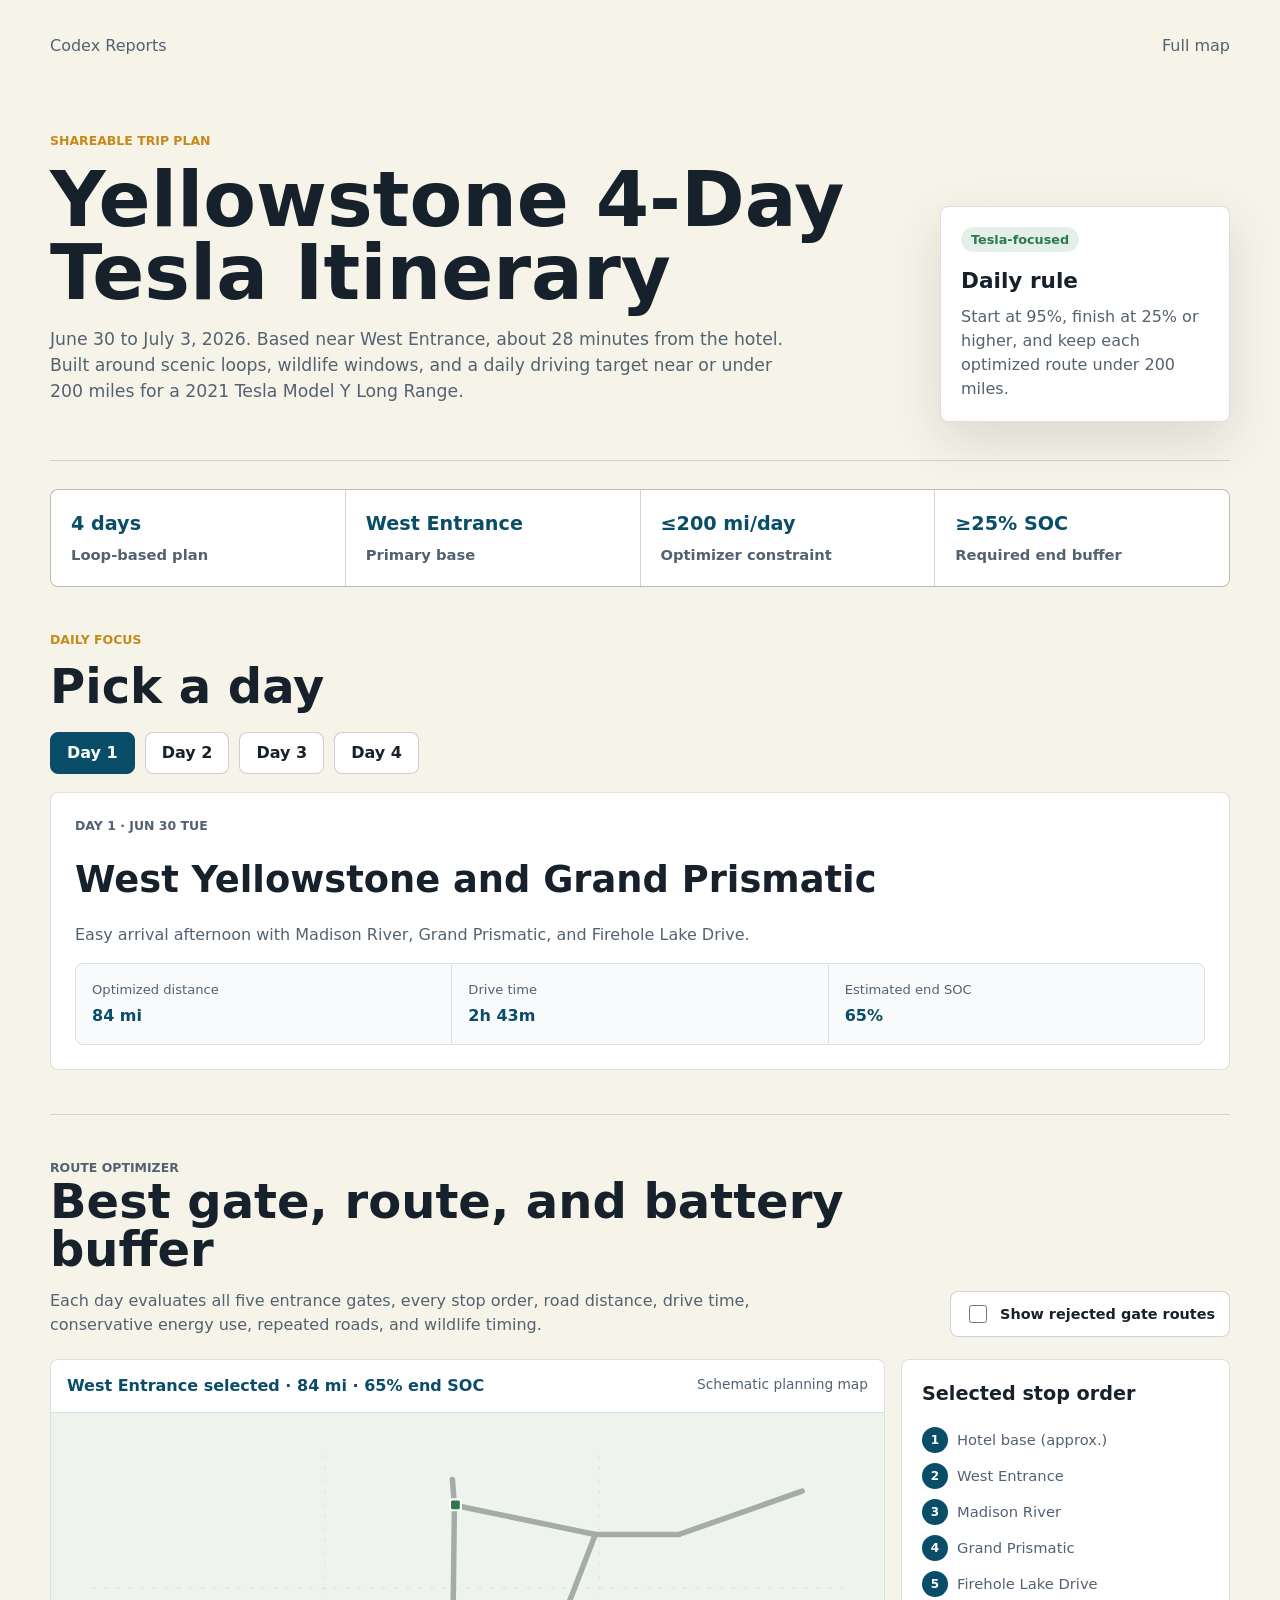
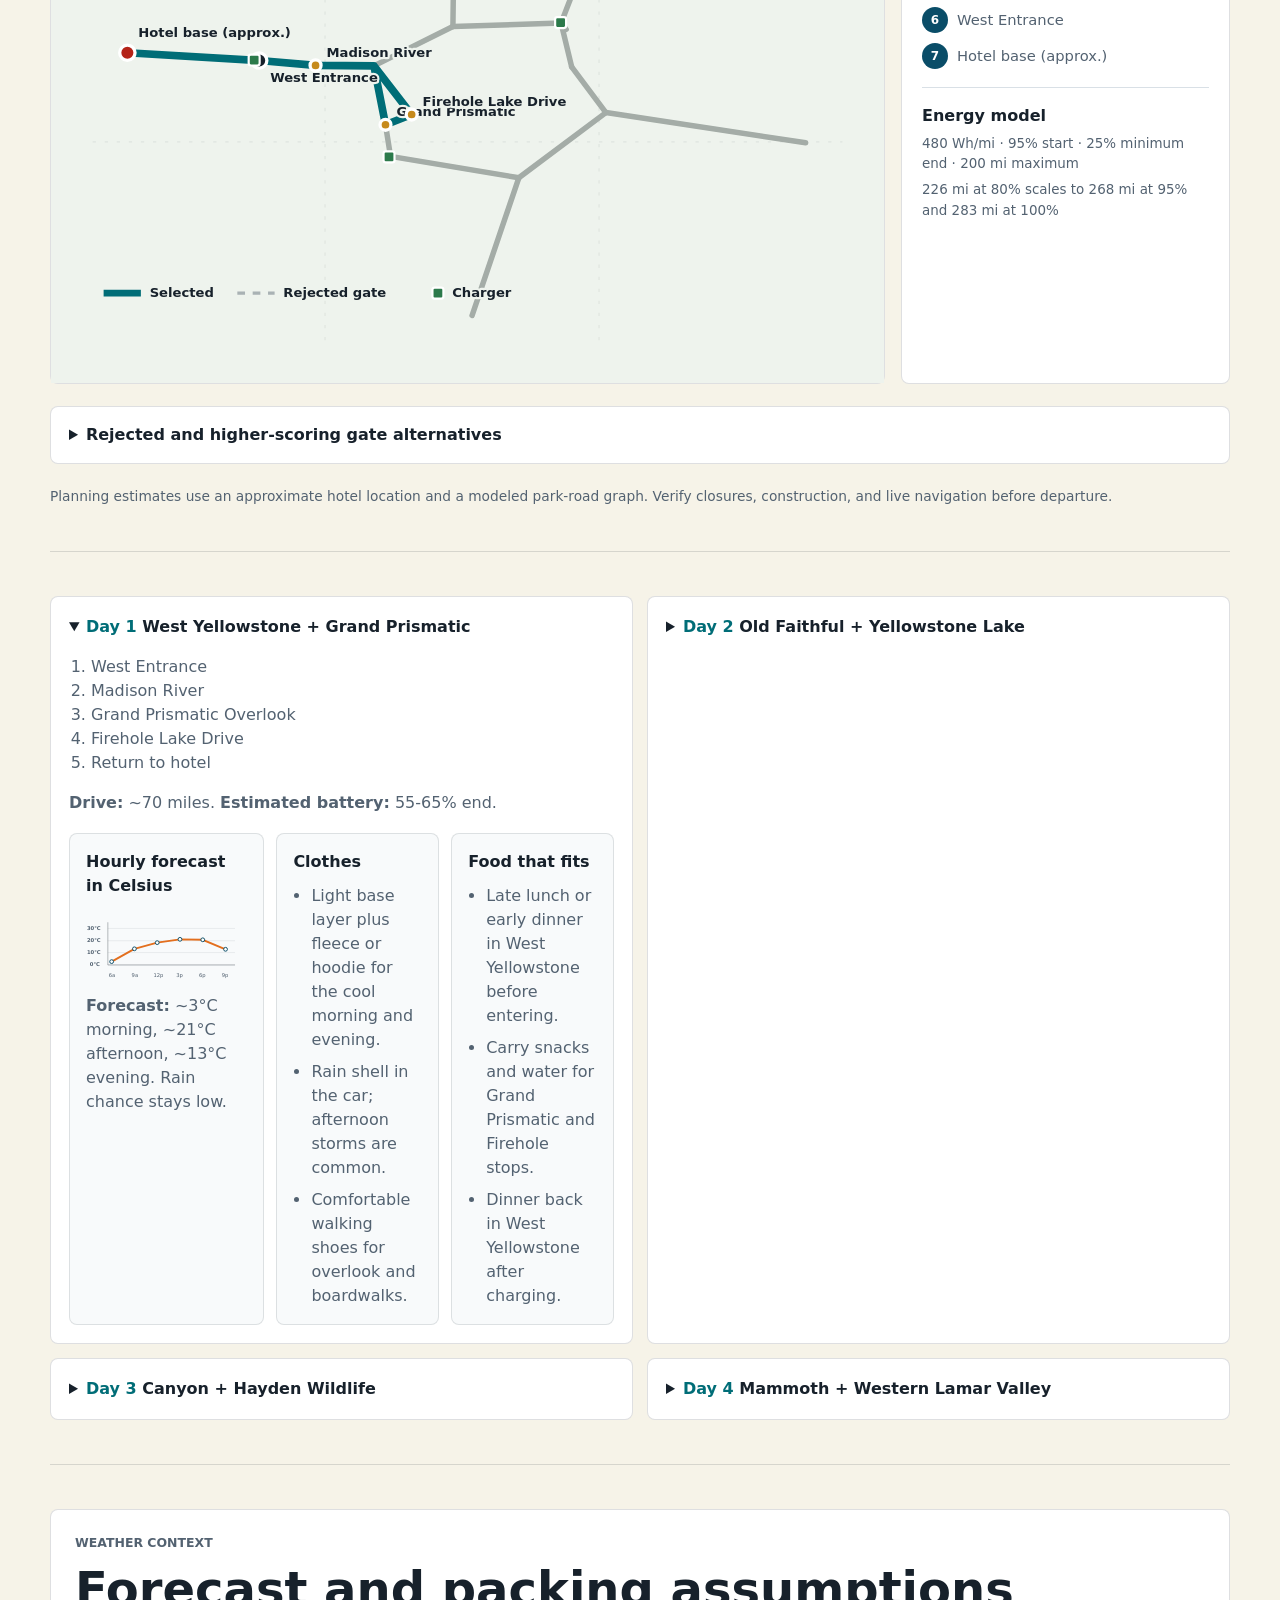
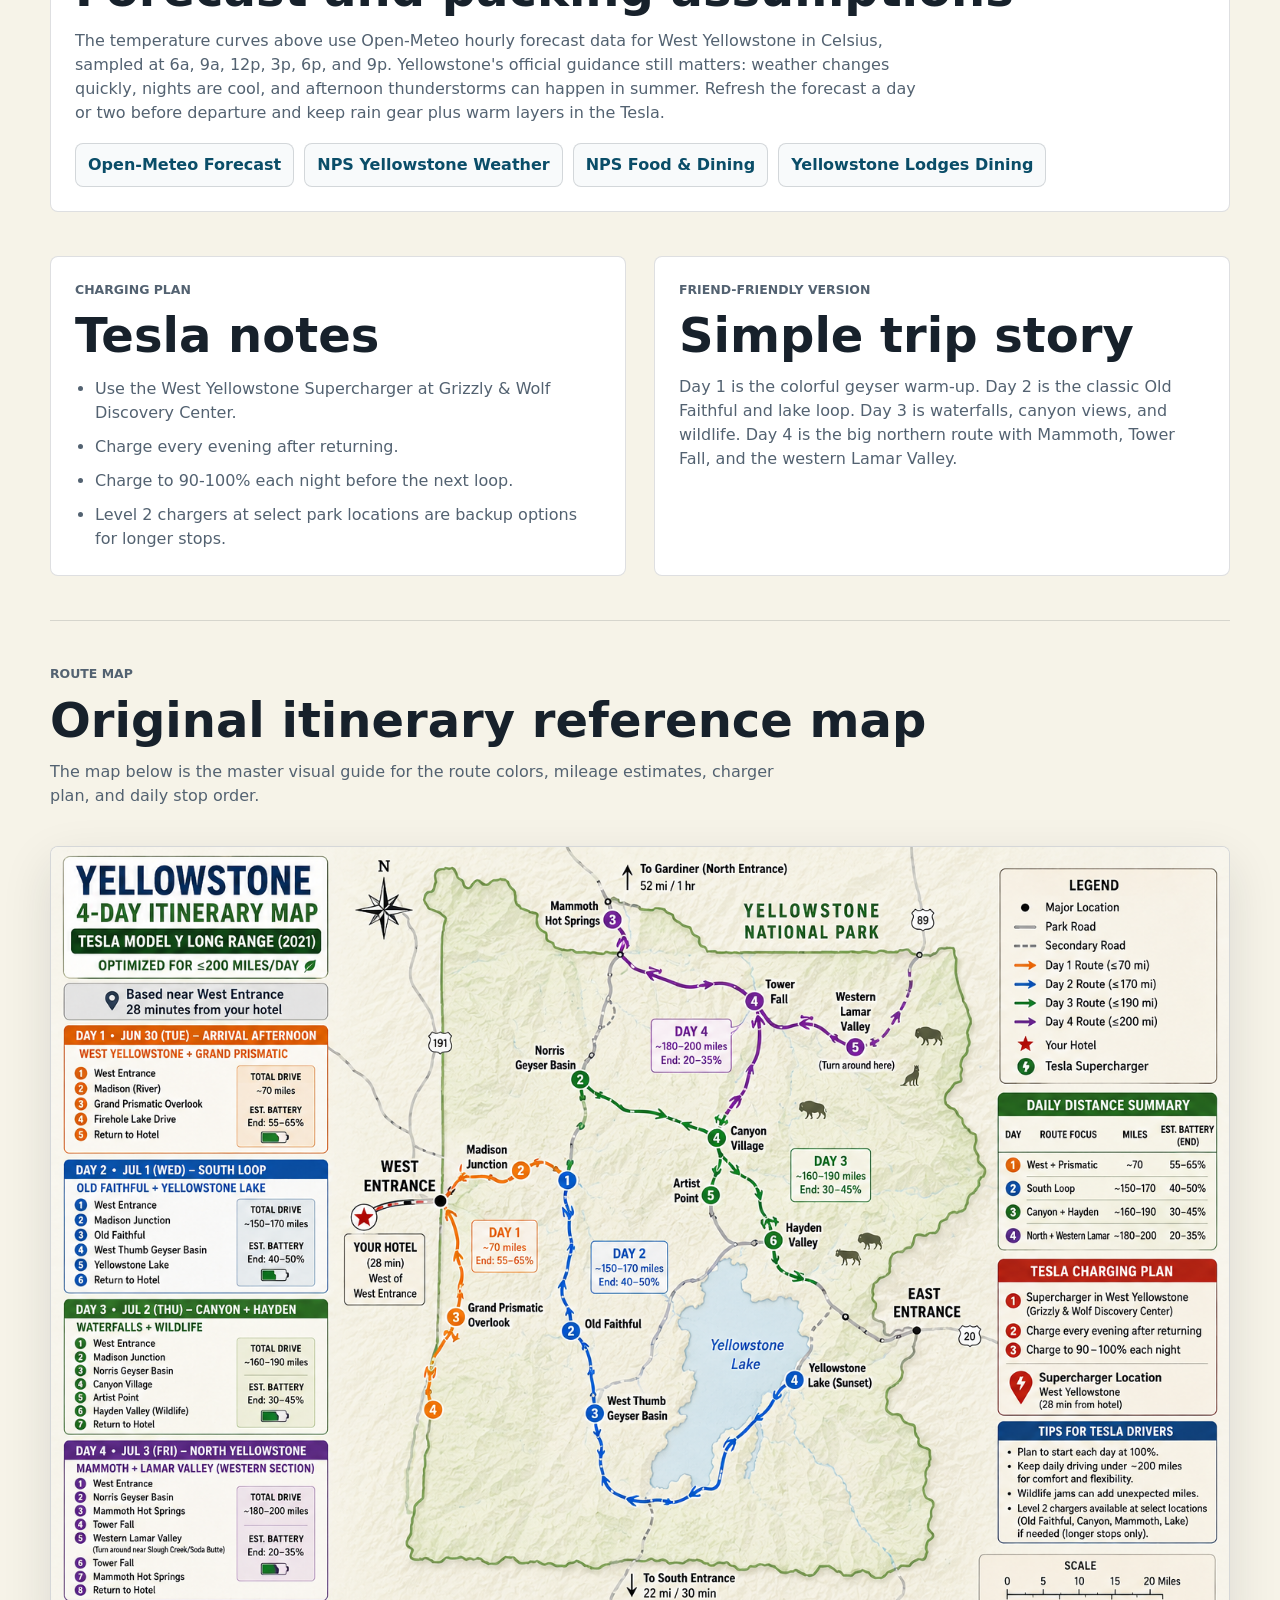
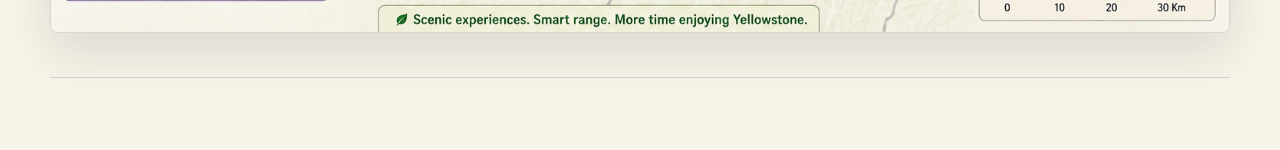
==== commit ab7039f4: "Add Yellowstone route optimizer" ====
--- a/reports/yellowstone-tesla-itinerary/index.html
+++ b/reports/yellowstone-tesla-itinerary/index.html
@@ -31,7 +31,7 @@
         <aside class="trip-card">
           <span class="status">Tesla-focused</span>
           <strong>Daily rule</strong>
-          <p>Start each day at 100%, charge after returning, and keep wildlife-jam buffer.</p>
+          <p>Start at 95%, finish at 25% or higher, and keep each optimized route under 200 miles.</p>
         </aside>
       </header>
 
@@ -45,12 +45,12 @@
           <strong>Primary base</strong>
         </article>
         <article>
-          <span>70 to 200 mi/day</span>
-          <strong>Estimated driving</strong>
-        </article>
-        <article>
-          <span>20% to 65%</span>
-          <strong>Estimated end battery</strong>
+          <span>≤200 mi/day</span>
+          <strong>Optimizer constraint</strong>
+        </article>
+        <article>
+          <span>≥25% SOC</span>
+          <strong>Required end buffer</strong>
         </article>
       </section>
 
@@ -78,6 +78,67 @@
             <div><dt>Energy style</dt><dd>Light warm-up day</dd></div>
           </dl>
         </article>
+      </section>
+
+      <section id="optimizer" class="trip-section optimizer-section">
+        <div class="optimizer-heading">
+          <div>
+            <p class="eyebrow">Route optimizer</p>
+            <h2>Best gate, route, and battery buffer</h2>
+            <p>
+              Each day evaluates all five entrance gates, every stop order, road
+              distance, drive time, conservative energy use, repeated roads, and
+              wildlife timing.
+            </p>
+          </div>
+          <label class="route-toggle">
+            <input id="showAlternatives" type="checkbox" />
+            <span>Show rejected gate routes</span>
+          </label>
+        </div>
+
+        <div class="optimizer-layout">
+          <div class="route-map-shell">
+            <div class="map-toolbar">
+              <strong id="mapStatus">Calculating route…</strong>
+              <span>Schematic planning map</span>
+            </div>
+            <svg id="routeMap" viewBox="0 0 760 520" role="img" aria-live="polite"></svg>
+          </div>
+          <aside class="route-summary">
+            <h3>Selected stop order</h3>
+            <ol id="routeOrder"></ol>
+            <div class="model-note">
+              <strong>Energy model</strong>
+              <span id="energyModel"></span>
+              <span id="rangeModel"></span>
+              <span id="wildlifeModel"></span>
+            </div>
+          </aside>
+        </div>
+
+        <details class="alternative-panel">
+          <summary>Rejected and higher-scoring gate alternatives</summary>
+          <div class="table-scroll">
+            <table class="route-table">
+              <thead>
+                <tr>
+                  <th>Entrance gate</th>
+                  <th>Distance</th>
+                  <th>Drive</th>
+                  <th>End SOC</th>
+                  <th>Decision</th>
+                </tr>
+              </thead>
+              <tbody id="routeAlternatives"></tbody>
+            </table>
+          </div>
+        </details>
+        <p class="optimizer-caveat">
+          Planning estimates use an approximate hotel location and a modeled
+          park-road graph. Verify closures, construction, and live navigation
+          before departure.
+        </p>
       </section>
 
       <section class="trip-section itinerary-grid">
@@ -357,7 +418,7 @@
       <section id="map" class="trip-section map-section">
         <div>
           <p class="eyebrow">Route map</p>
-          <h2>Full itinerary map</h2>
+          <h2>Original itinerary reference map</h2>
           <p>
             The map below is the master visual guide for the route colors,
             mileage estimates, charger plan, and daily stop order.
@@ -372,66 +433,6 @@
       </section>
     </main>
 
-    <script>
-      const days = {
-        day1: {
-          eyebrow: "Day 1 · Jun 30 Tue",
-          title: "West Yellowstone and Grand Prismatic",
-          copy:
-            "Easy arrival afternoon with Madison River, Grand Prismatic Overlook, Firehole Lake Drive, and return to hotel.",
-          miles: "~70",
-          battery: "55-65%",
-          style: "Light warm-up day",
-        },
-        day2: {
-          eyebrow: "Day 2 · Jul 1 Wed",
-          title: "Old Faithful and Yellowstone Lake",
-          copy:
-            "Classic south loop with Old Faithful, West Thumb Geyser Basin, lake scenery, and a comfortable return west.",
-          miles: "~150-170",
-          battery: "40-50%",
-          style: "Full scenic loop",
-        },
-        day3: {
-          eyebrow: "Day 3 · Jul 2 Thu",
-          title: "Canyon, Artist Point, and Hayden Valley",
-          copy:
-            "Waterfalls, canyon viewpoints, geyser basin time, and the best wildlife-focused segment in Hayden Valley.",
-          miles: "~160-190",
-          battery: "30-45%",
-          style: "Views plus wildlife",
-        },
-        day4: {
-          eyebrow: "Day 4 · Jul 3 Fri",
-          title: "Mammoth, Tower Fall, and Western Lamar",
-          copy:
-            "The biggest driving day, focused on northern Yellowstone with Mammoth Hot Springs, Tower Fall, and a Lamar Valley turnaround.",
-          miles: "~180-200",
-          battery: "20-35%",
-          style: "Longest range day",
-        },
-      };
-
-      const focus = document.querySelector("#dayFocus");
-      const tabs = document.querySelectorAll(".day-tab");
-
-      tabs.forEach((tab) => {
-        tab.addEventListener("click", () => {
-          tabs.forEach((item) => item.classList.remove("active"));
-          tab.classList.add("active");
-          const day = days[tab.dataset.day];
-          focus.innerHTML = `
-            <p class="eyebrow">${day.eyebrow}</p>
-            <h3>${day.title}</h3>
-            <p>${day.copy}</p>
-            <dl>
-              <div><dt>Estimated miles</dt><dd>${day.miles}</dd></div>
-              <div><dt>Battery end</dt><dd>${day.battery}</dd></div>
-              <div><dt>Energy style</dt><dd>${day.style}</dd></div>
-            </dl>
-          `;
-        });
-      });
-    </script>
+    <script type="module" src="./route-ui.mjs"></script>
   </body>
 </html>
--- a/assets/styles.css
+++ b/assets/styles.css
@@ -710,6 +710,272 @@
   box-shadow: var(--shadow);
 }
 
+.optimizer-section {
+  display: grid;
+  gap: 22px;
+}
+
+.optimizer-heading {
+  display: flex;
+  align-items: end;
+  justify-content: space-between;
+  gap: 28px;
+}
+
+.optimizer-heading p {
+  max-width: 780px;
+  margin-bottom: 0;
+  color: var(--muted);
+}
+
+.route-toggle {
+  display: inline-flex;
+  min-height: 44px;
+  align-items: center;
+  gap: 10px;
+  border: 1px solid rgba(23, 33, 43, 0.2);
+  border-radius: 8px;
+  background: #fff;
+  padding: 10px 14px;
+  font-size: 0.9rem;
+  font-weight: 800;
+  cursor: pointer;
+  white-space: nowrap;
+}
+
+.route-toggle input {
+  width: 18px;
+  height: 18px;
+  accent-color: var(--accent-strong);
+}
+
+.optimizer-layout {
+  display: grid;
+  grid-template-columns: minmax(0, 1.65fr) minmax(250px, 0.65fr);
+  gap: 16px;
+}
+
+.route-map-shell,
+.route-summary {
+  border: 1px solid rgba(23, 33, 43, 0.14);
+  border-radius: 8px;
+  background: #fff;
+}
+
+.map-toolbar {
+  display: flex;
+  justify-content: space-between;
+  gap: 18px;
+  border-bottom: 1px solid var(--line);
+  padding: 14px 16px;
+}
+
+.map-toolbar strong {
+  color: var(--accent-strong);
+}
+
+.map-toolbar span {
+  color: var(--muted);
+  font-size: 0.86rem;
+}
+
+#routeMap {
+  display: block;
+  width: 100%;
+  height: auto;
+  aspect-ratio: 760 / 520;
+  background: #eef3ed;
+}
+
+.map-grid line {
+  stroke: rgba(23, 33, 43, 0.07);
+  stroke-width: 1;
+  stroke-dasharray: 3 8;
+}
+
+.park-roads line {
+  stroke: #a4aca7;
+  stroke-width: 5;
+  stroke-linecap: round;
+}
+
+.route-selected,
+.route-rejected {
+  fill: none;
+  stroke-linecap: round;
+  stroke-linejoin: round;
+}
+
+.route-selected {
+  stroke: #006d77;
+  stroke-width: 7;
+}
+
+.route-rejected {
+  stroke: #727d86;
+  stroke-width: 3;
+  stroke-dasharray: 8 9;
+  opacity: 0.3;
+}
+
+.map-marker circle {
+  stroke: #fff;
+  stroke-width: 3;
+}
+
+.map-marker.hotel circle {
+  fill: #b42318;
+}
+
+.map-marker.gate circle {
+  fill: #17212b;
+}
+
+.map-marker.stop circle {
+  fill: #c68a1c;
+}
+
+.map-marker text,
+.map-legend text {
+  fill: #17212b;
+  font-size: 12px;
+  font-weight: 800;
+  paint-order: stroke;
+  stroke: #eef3ed;
+  stroke-width: 4px;
+  stroke-linejoin: round;
+}
+
+.map-marker.charger rect,
+.legend-charger {
+  fill: #2c7a4b;
+  stroke: #fff;
+  stroke-width: 2;
+}
+
+.map-legend {
+  font-size: 12px;
+}
+
+.legend-selected {
+  stroke: #006d77;
+  stroke-width: 6;
+}
+
+.legend-rejected {
+  stroke: #727d86;
+  stroke-width: 3;
+  stroke-dasharray: 7 7;
+  opacity: 0.55;
+}
+
+.route-summary {
+  padding: 20px;
+}
+
+.route-summary h3 {
+  margin: 0;
+  font-size: 1.2rem;
+}
+
+.route-summary ol {
+  display: grid;
+  gap: 10px;
+  margin: 18px 0;
+  padding: 0;
+  list-style: none;
+}
+
+.route-summary li {
+  display: grid;
+  grid-template-columns: 26px 1fr;
+  gap: 9px;
+  align-items: center;
+  color: var(--muted);
+  font-size: 0.92rem;
+}
+
+.route-summary li span {
+  display: grid;
+  width: 26px;
+  height: 26px;
+  place-items: center;
+  border-radius: 50%;
+  background: var(--accent-strong);
+  color: #fff;
+  font-size: 0.75rem;
+  font-weight: 900;
+}
+
+.model-note {
+  display: grid;
+  gap: 6px;
+  border-top: 1px solid var(--line);
+  padding-top: 16px;
+}
+
+.model-note span {
+  color: var(--muted);
+  font-size: 0.84rem;
+}
+
+.alternative-panel {
+  border: 1px solid rgba(23, 33, 43, 0.14);
+  border-radius: 8px;
+  background: #fff;
+}
+
+.alternative-panel summary {
+  padding: 16px 18px;
+  font-weight: 900;
+  cursor: pointer;
+}
+
+.table-scroll {
+  overflow-x: auto;
+  border-top: 1px solid var(--line);
+}
+
+.route-table {
+  width: 100%;
+  border-collapse: collapse;
+  min-width: 720px;
+  text-align: left;
+  font-size: 0.88rem;
+}
+
+.route-table th,
+.route-table td {
+  border-bottom: 1px solid var(--line);
+  padding: 12px 16px;
+  vertical-align: top;
+}
+
+.route-table thead th {
+  background: #f8fafb;
+  color: var(--muted);
+  font-size: 0.76rem;
+  text-transform: uppercase;
+}
+
+.route-state {
+  font-weight: 900;
+}
+
+.route-state.infeasible {
+  color: #b42318;
+}
+
+.route-state.higher-score {
+  color: #8a5b00;
+}
+
+.optimizer-caveat {
+  margin: 0;
+  color: var(--muted);
+  font-size: 0.86rem;
+}
+
 @media (max-width: 720px) {
   .nav,
   .footer,
@@ -730,8 +996,23 @@
   .trip-stats,
   .day-focus dl,
   .itinerary-grid,
-  .day-planner {
+  .day-planner,
+  .optimizer-layout {
     grid-template-columns: 1fr;
+  }
+
+  .optimizer-heading,
+  .map-toolbar {
+    align-items: stretch;
+    flex-direction: column;
+  }
+
+  .route-toggle {
+    width: fit-content;
+  }
+
+  .map-marker text {
+    font-size: 10px;
   }
 
   .section {
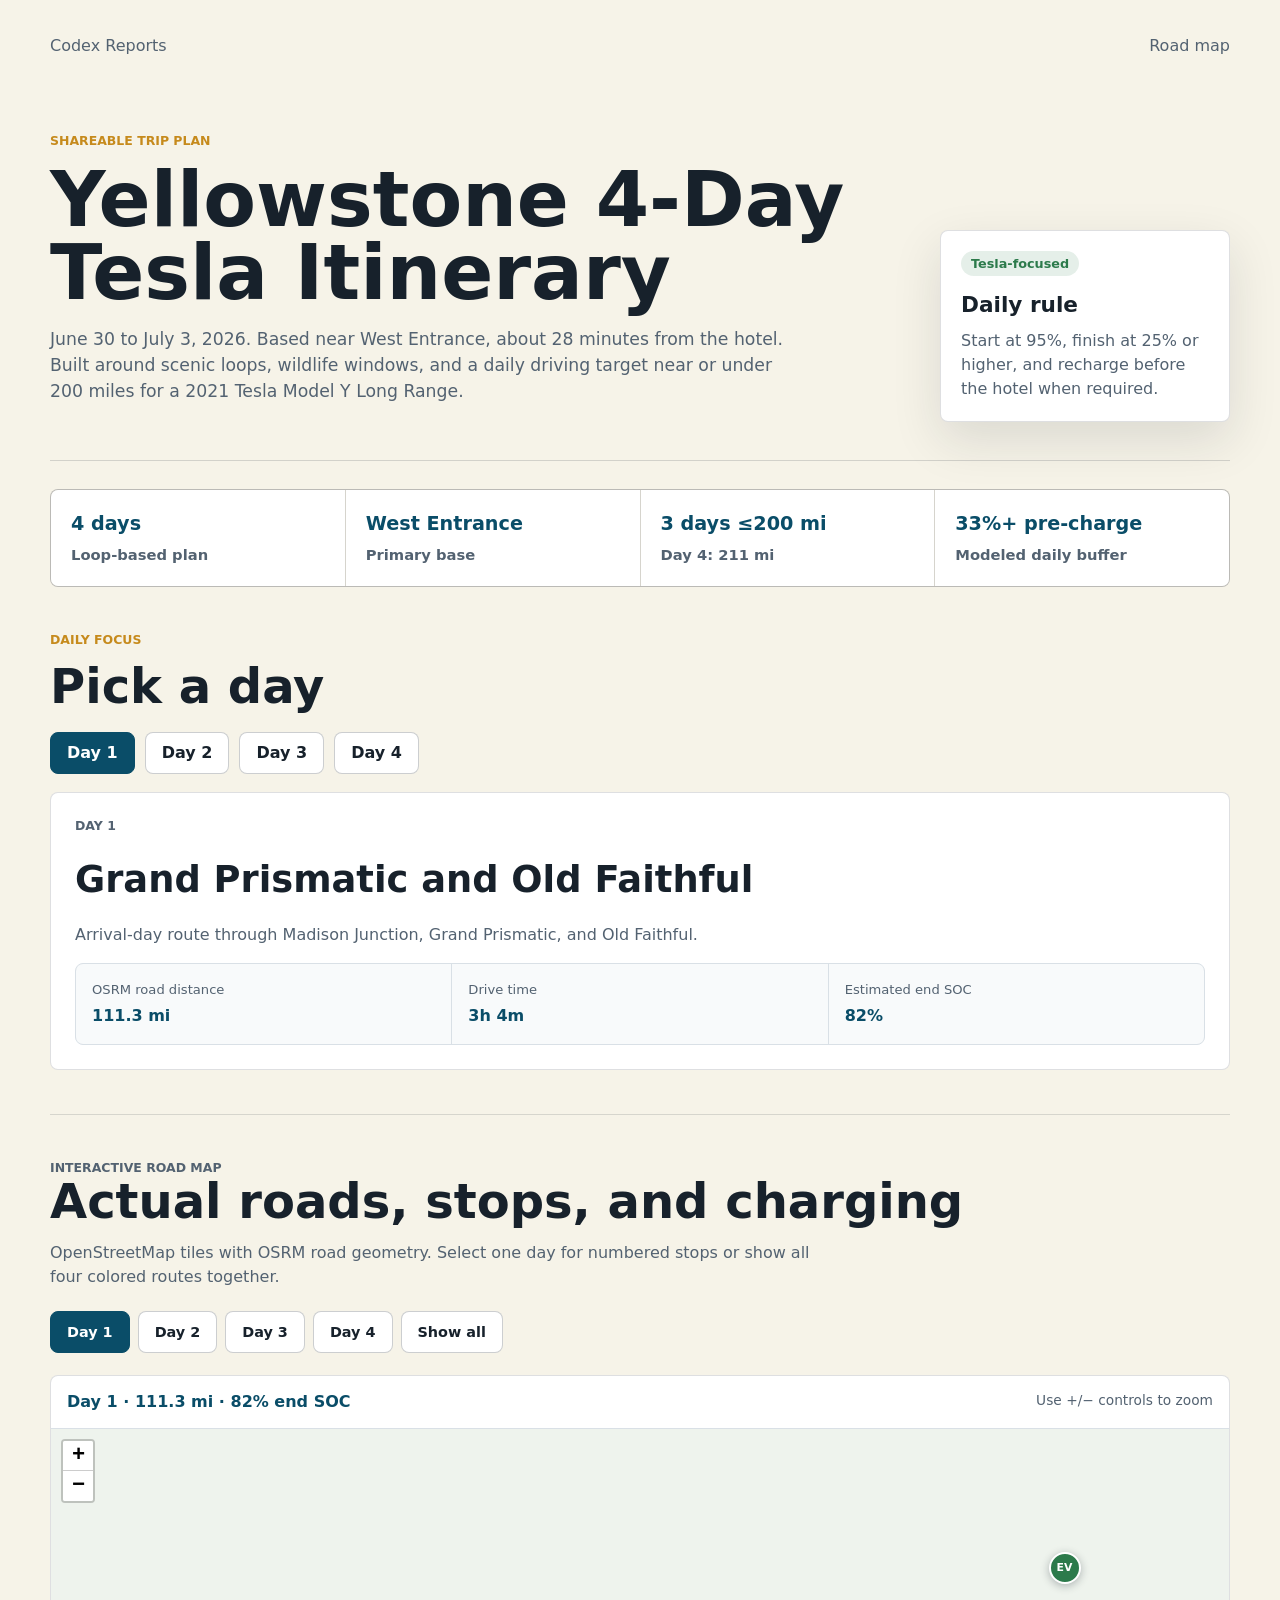
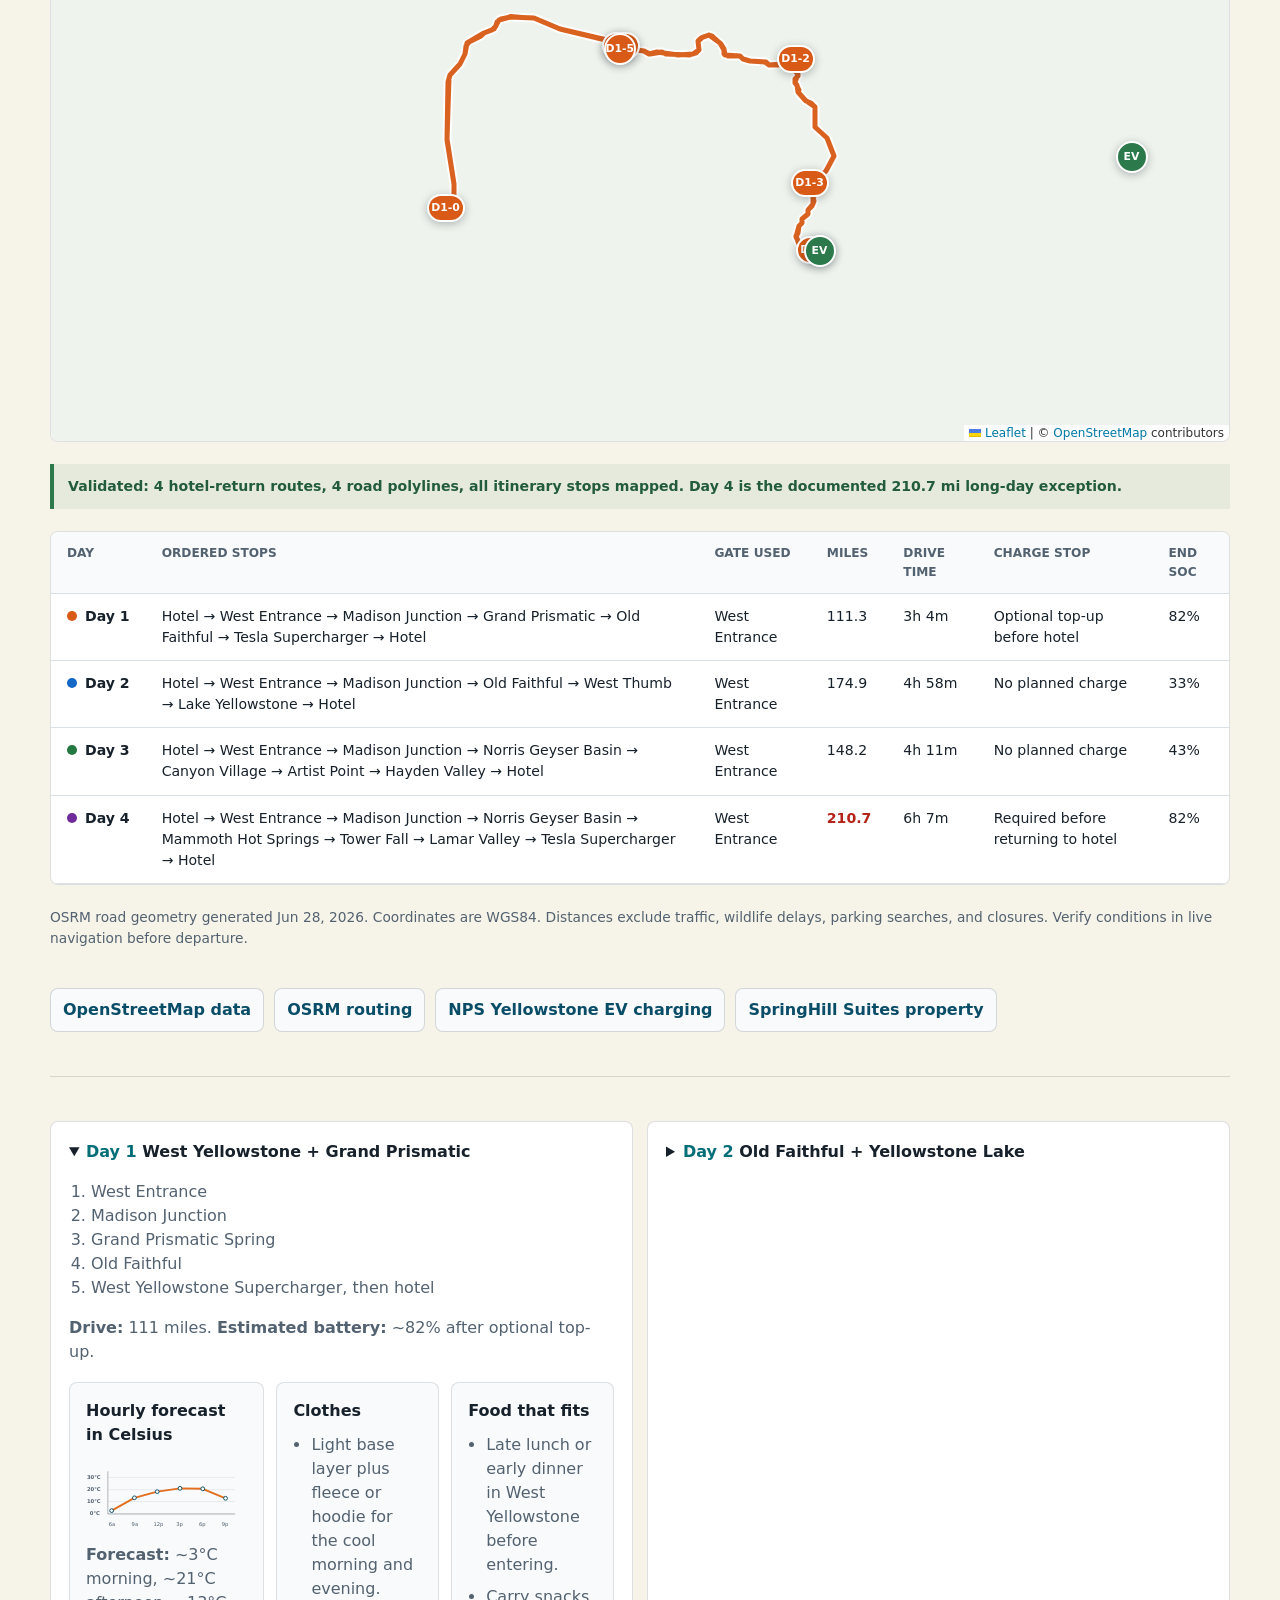
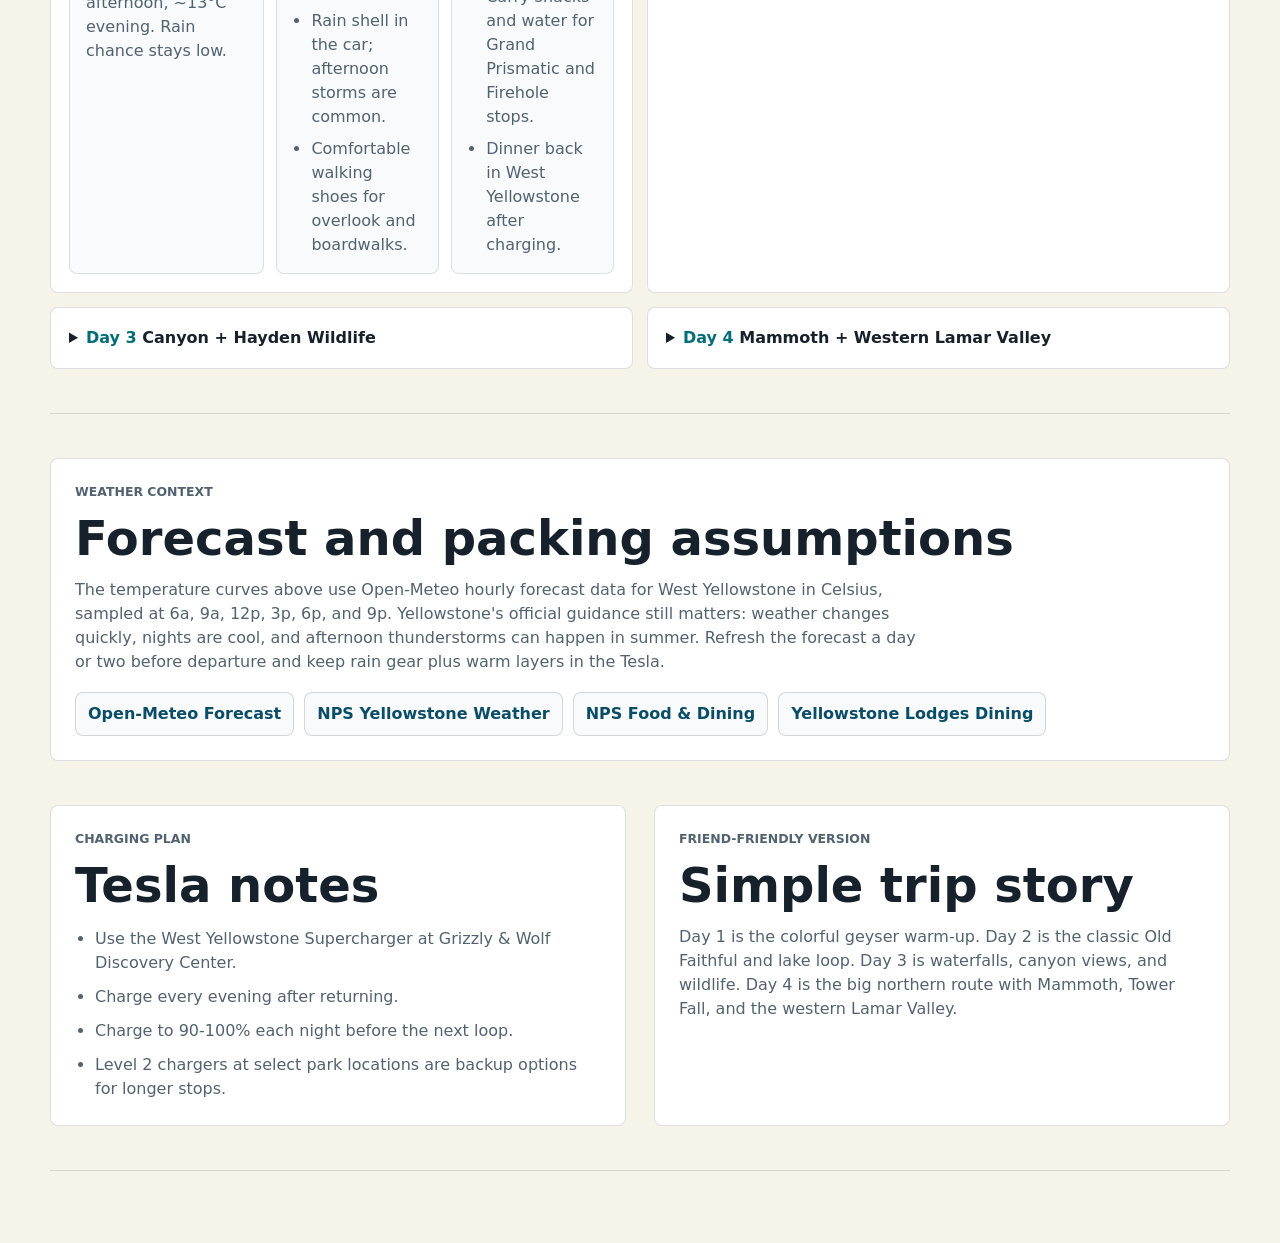
==== commit d3988252: "Replace Yellowstone schematic with real road map" ====
--- a/reports/yellowstone-tesla-itinerary/index.html
+++ b/reports/yellowstone-tesla-itinerary/index.html
@@ -8,13 +8,14 @@
       name="description"
       content="A focused 4-day Yellowstone itinerary optimized for a Tesla Model Y Long Range, based near West Entrance."
     />
+    <link rel="stylesheet" href="../../assets/vendor/leaflet/leaflet.css" />
     <link rel="stylesheet" href="../../assets/styles.css" />
   </head>
   <body class="trip-page">
     <main class="trip-shell">
       <nav class="report-nav">
         <a href="../../">Codex Reports</a>
-        <a href="#map">Full map</a>
+        <a href="#optimizer">Road map</a>
       </nav>
 
       <header class="trip-hero">
@@ -31,7 +32,7 @@
         <aside class="trip-card">
           <span class="status">Tesla-focused</span>
           <strong>Daily rule</strong>
-          <p>Start at 95%, finish at 25% or higher, and keep each optimized route under 200 miles.</p>
+          <p>Start at 95%, finish at 25% or higher, and recharge before the hotel when required.</p>
         </aside>
       </header>
 
@@ -45,12 +46,12 @@
           <strong>Primary base</strong>
         </article>
         <article>
-          <span>≤200 mi/day</span>
-          <strong>Optimizer constraint</strong>
-        </article>
-        <article>
-          <span>≥25% SOC</span>
-          <strong>Required end buffer</strong>
+          <span>3 days ≤200 mi</span>
+          <strong>Day 4: 211 mi</strong>
+        </article>
+        <article>
+          <span>33%+ pre-charge</span>
+          <strong>Modeled daily buffer</strong>
         </article>
       </section>
 
@@ -83,62 +84,60 @@
       <section id="optimizer" class="trip-section optimizer-section">
         <div class="optimizer-heading">
           <div>
-            <p class="eyebrow">Route optimizer</p>
-            <h2>Best gate, route, and battery buffer</h2>
+            <p class="eyebrow">Interactive road map</p>
+            <h2>Actual roads, stops, and charging</h2>
             <p>
-              Each day evaluates all five entrance gates, every stop order, road
-              distance, drive time, conservative energy use, repeated roads, and
-              wildlife timing.
+              OpenStreetMap tiles with OSRM road geometry. Select one day for
+              numbered stops or show all four colored routes together.
             </p>
           </div>
-          <label class="route-toggle">
-            <input id="showAlternatives" type="checkbox" />
-            <span>Show rejected gate routes</span>
-          </label>
-        </div>
-
-        <div class="optimizer-layout">
-          <div class="route-map-shell">
-            <div class="map-toolbar">
-              <strong id="mapStatus">Calculating route…</strong>
-              <span>Schematic planning map</span>
-            </div>
-            <svg id="routeMap" viewBox="0 0 760 520" role="img" aria-live="polite"></svg>
-          </div>
-          <aside class="route-summary">
-            <h3>Selected stop order</h3>
-            <ol id="routeOrder"></ol>
-            <div class="model-note">
-              <strong>Energy model</strong>
-              <span id="energyModel"></span>
-              <span id="rangeModel"></span>
-              <span id="wildlifeModel"></span>
-            </div>
-          </aside>
-        </div>
-
-        <details class="alternative-panel">
-          <summary>Rejected and higher-scoring gate alternatives</summary>
-          <div class="table-scroll">
-            <table class="route-table">
-              <thead>
-                <tr>
-                  <th>Entrance gate</th>
-                  <th>Distance</th>
-                  <th>Drive</th>
-                  <th>End SOC</th>
-                  <th>Decision</th>
-                </tr>
-              </thead>
-              <tbody id="routeAlternatives"></tbody>
-            </table>
-          </div>
-        </details>
+        </div>
+
+        <div class="map-day-selector" role="group" aria-label="Map route day">
+          <button class="map-day-button active" type="button" data-map-day="day1" aria-pressed="true">Day 1</button>
+          <button class="map-day-button" type="button" data-map-day="day2" aria-pressed="false">Day 2</button>
+          <button class="map-day-button" type="button" data-map-day="day3" aria-pressed="false">Day 3</button>
+          <button class="map-day-button" type="button" data-map-day="day4" aria-pressed="false">Day 4</button>
+          <button class="map-day-button" type="button" data-map-day="all" aria-pressed="false">Show all</button>
+        </div>
+
+        <div class="route-map-shell">
+          <div class="map-toolbar">
+            <strong id="mapStatus">Loading road routes…</strong>
+            <span>Use +/− controls to zoom</span>
+          </div>
+          <div id="routeMap" aria-label="Interactive Yellowstone daily road route map"></div>
+        </div>
+
+        <div class="map-validation" id="mapValidation" role="status">Validating routes…</div>
+
+        <div class="table-scroll route-summary-table">
+          <table class="route-table">
+            <thead>
+              <tr>
+                <th>Day</th>
+                <th>Ordered stops</th>
+                <th>Gate used</th>
+                <th>Miles</th>
+                <th>Drive time</th>
+                <th>Charge stop</th>
+                <th>End SOC</th>
+              </tr>
+            </thead>
+            <tbody id="routeSummaryBody"></tbody>
+          </table>
+        </div>
         <p class="optimizer-caveat">
-          Planning estimates use an approximate hotel location and a modeled
-          park-road graph. Verify closures, construction, and live navigation
-          before departure.
+          <span id="routeGeneratedAt"></span> Coordinates are WGS84. Distances
+          exclude traffic, wildlife delays, parking searches, and closures.
+          Verify conditions in live navigation before departure.
         </p>
+        <div class="source-links" aria-label="Map data sources">
+          <a href="https://www.openstreetmap.org/copyright">OpenStreetMap data</a>
+          <a href="https://project-osrm.org/">OSRM routing</a>
+          <a href="https://www.nps.gov/articles/evcharging.htm">NPS Yellowstone EV charging</a>
+          <a href="https://www.marriott.com/en-us/hotels/idasl-springhill-suites-island-park-yellowstone/overview/">SpringHill Suites property</a>
+        </div>
       </section>
 
       <section class="trip-section itinerary-grid">
@@ -146,12 +145,12 @@
           <summary><span>Day 1</span> West Yellowstone + Grand Prismatic</summary>
           <ol>
             <li>West Entrance</li>
-            <li>Madison River</li>
-            <li>Grand Prismatic Overlook</li>
-            <li>Firehole Lake Drive</li>
-            <li>Return to hotel</li>
+            <li>Madison Junction</li>
+            <li>Grand Prismatic Spring</li>
+            <li>Old Faithful</li>
+            <li>West Yellowstone Supercharger, then hotel</li>
           </ol>
-          <p><strong>Drive:</strong> ~70 miles. <strong>Estimated battery:</strong> 55-65% end.</p>
+          <p><strong>Drive:</strong> 111 miles. <strong>Estimated battery:</strong> ~82% after optional top-up.</p>
           <div class="day-planner">
             <article class="weather-card">
               <h4>Hourly forecast in Celsius</h4>
@@ -208,7 +207,7 @@
             <li>Yellowstone Lake</li>
             <li>Return to hotel</li>
           </ol>
-          <p><strong>Drive:</strong> ~150-170 miles. <strong>Estimated battery:</strong> 40-50% end.</p>
+          <p><strong>Drive:</strong> 175 miles. <strong>Estimated battery:</strong> ~33% end.</p>
           <div class="day-planner">
             <article class="weather-card">
               <h4>Hourly forecast in Celsius</h4>
@@ -266,7 +265,7 @@
             <li>Hayden Valley wildlife time</li>
             <li>Return to hotel</li>
           </ol>
-          <p><strong>Drive:</strong> ~160-190 miles. <strong>Estimated battery:</strong> 30-45% end.</p>
+          <p><strong>Drive:</strong> 148 miles. <strong>Estimated battery:</strong> ~43% end.</p>
           <div class="day-planner">
             <article class="weather-card">
               <h4>Hourly forecast in Celsius</h4>
@@ -320,12 +319,10 @@
             <li>Norris Geyser Basin</li>
             <li>Mammoth Hot Springs</li>
             <li>Tower Fall</li>
-            <li>Western Lamar Valley turnaround near Slough Creek or Soda Butte</li>
-            <li>Tower Fall</li>
-            <li>Mammoth Hot Springs</li>
-            <li>Return to hotel</li>
+            <li>Lamar Valley</li>
+            <li>West Yellowstone Supercharger, then hotel</li>
           </ol>
-          <p><strong>Drive:</strong> ~180-200 miles. <strong>Estimated battery:</strong> 20-35% end.</p>
+          <p><strong>Drive:</strong> 211 miles. <strong>Estimated battery:</strong> ~82% after required top-up.</p>
           <div class="day-planner">
             <article class="weather-card">
               <h4>Hourly forecast in Celsius</h4>
@@ -415,24 +412,9 @@
         </article>
       </section>
 
-      <section id="map" class="trip-section map-section">
-        <div>
-          <p class="eyebrow">Route map</p>
-          <h2>Original itinerary reference map</h2>
-          <p>
-            The map below is the master visual guide for the route colors,
-            mileage estimates, charger plan, and daily stop order.
-          </p>
-        </div>
-        <a href="../../assets/images/yellowstone-tesla-map.png">
-          <img
-            src="../../assets/images/yellowstone-tesla-map.png"
-            alt="Yellowstone 4-day Tesla itinerary map with daily routes and charging plan"
-          />
-        </a>
-      </section>
     </main>
 
+    <script src="../../assets/vendor/leaflet/leaflet.js"></script>
     <script type="module" src="./route-ui.mjs"></script>
   </body>
 </html>
--- a/assets/vendor/leaflet/leaflet.css
+++ b/assets/vendor/leaflet/leaflet.css
@@ -0,0 +1,661 @@
+/* required styles */
+
+.leaflet-pane,
+.leaflet-tile,
+.leaflet-marker-icon,
+.leaflet-marker-shadow,
+.leaflet-tile-container,
+.leaflet-pane > svg,
+.leaflet-pane > canvas,
+.leaflet-zoom-box,
+.leaflet-image-layer,
+.leaflet-layer {
+	position: absolute;
+	left: 0;
+	top: 0;
+	}
+.leaflet-container {
+	overflow: hidden;
+	}
+.leaflet-tile,
+.leaflet-marker-icon,
+.leaflet-marker-shadow {
+	-webkit-user-select: none;
+	   -moz-user-select: none;
+	        user-select: none;
+	  -webkit-user-drag: none;
+	}
+/* Prevents IE11 from highlighting tiles in blue */
+.leaflet-tile::selection {
+	background: transparent;
+}
+/* Safari renders non-retina tile on retina better with this, but Chrome is worse */
+.leaflet-safari .leaflet-tile {
+	image-rendering: -webkit-optimize-contrast;
+	}
+/* hack that prevents hw layers "stretching" when loading new tiles */
+.leaflet-safari .leaflet-tile-container {
+	width: 1600px;
+	height: 1600px;
+	-webkit-transform-origin: 0 0;
+	}
+.leaflet-marker-icon,
+.leaflet-marker-shadow {
+	display: block;
+	}
+/* .leaflet-container svg: reset svg max-width decleration shipped in Joomla! (joomla.org) 3.x */
+/* .leaflet-container img: map is broken in FF if you have max-width: 100% on tiles */
+.leaflet-container .leaflet-overlay-pane svg {
+	max-width: none !important;
+	max-height: none !important;
+	}
+.leaflet-container .leaflet-marker-pane img,
+.leaflet-container .leaflet-shadow-pane img,
+.leaflet-container .leaflet-tile-pane img,
+.leaflet-container img.leaflet-image-layer,
+.leaflet-container .leaflet-tile {
+	max-width: none !important;
+	max-height: none !important;
+	width: auto;
+	padding: 0;
+	}
+
+.leaflet-container img.leaflet-tile {
+	/* See: https://bugs.chromium.org/p/chromium/issues/detail?id=600120 */
+	mix-blend-mode: plus-lighter;
+}
+
+.leaflet-container.leaflet-touch-zoom {
+	-ms-touch-action: pan-x pan-y;
+	touch-action: pan-x pan-y;
+	}
+.leaflet-container.leaflet-touch-drag {
+	-ms-touch-action: pinch-zoom;
+	/* Fallback for FF which doesn't support pinch-zoom */
+	touch-action: none;
+	touch-action: pinch-zoom;
+}
+.leaflet-container.leaflet-touch-drag.leaflet-touch-zoom {
+	-ms-touch-action: none;
+	touch-action: none;
+}
+.leaflet-container {
+	-webkit-tap-highlight-color: transparent;
+}
+.leaflet-container a {
+	-webkit-tap-highlight-color: rgba(51, 181, 229, 0.4);
+}
+.leaflet-tile {
+	filter: inherit;
+	visibility: hidden;
+	}
+.leaflet-tile-loaded {
+	visibility: inherit;
+	}
+.leaflet-zoom-box {
+	width: 0;
+	height: 0;
+	-moz-box-sizing: border-box;
+	     box-sizing: border-box;
+	z-index: 800;
+	}
+/* workaround for https://bugzilla.mozilla.org/show_bug.cgi?id=888319 */
+.leaflet-overlay-pane svg {
+	-moz-user-select: none;
+	}
+
+.leaflet-pane         { z-index: 400; }
+
+.leaflet-tile-pane    { z-index: 200; }
+.leaflet-overlay-pane { z-index: 400; }
+.leaflet-shadow-pane  { z-index: 500; }
+.leaflet-marker-pane  { z-index: 600; }
+.leaflet-tooltip-pane   { z-index: 650; }
+.leaflet-popup-pane   { z-index: 700; }
+
+.leaflet-map-pane canvas { z-index: 100; }
+.leaflet-map-pane svg    { z-index: 200; }
+
+.leaflet-vml-shape {
+	width: 1px;
+	height: 1px;
+	}
+.lvml {
+	behavior: url(#default#VML);
+	display: inline-block;
+	position: absolute;
+	}
+
+
+/* control positioning */
+
+.leaflet-control {
+	position: relative;
+	z-index: 800;
+	pointer-events: visiblePainted; /* IE 9-10 doesn't have auto */
+	pointer-events: auto;
+	}
+.leaflet-top,
+.leaflet-bottom {
+	position: absolute;
+	z-index: 1000;
+	pointer-events: none;
+	}
+.leaflet-top {
+	top: 0;
+	}
+.leaflet-right {
+	right: 0;
+	}
+.leaflet-bottom {
+	bottom: 0;
+	}
+.leaflet-left {
+	left: 0;
+	}
+.leaflet-control {
+	float: left;
+	clear: both;
+	}
+.leaflet-right .leaflet-control {
+	float: right;
+	}
+.leaflet-top .leaflet-control {
+	margin-top: 10px;
+	}
+.leaflet-bottom .leaflet-control {
+	margin-bottom: 10px;
+	}
+.leaflet-left .leaflet-control {
+	margin-left: 10px;
+	}
+.leaflet-right .leaflet-control {
+	margin-right: 10px;
+	}
+
+
+/* zoom and fade animations */
+
+.leaflet-fade-anim .leaflet-popup {
+	opacity: 0;
+	-webkit-transition: opacity 0.2s linear;
+	   -moz-transition: opacity 0.2s linear;
+	        transition: opacity 0.2s linear;
+	}
+.leaflet-fade-anim .leaflet-map-pane .leaflet-popup {
+	opacity: 1;
+	}
+.leaflet-zoom-animated {
+	-webkit-transform-origin: 0 0;
+	    -ms-transform-origin: 0 0;
+	        transform-origin: 0 0;
+	}
+svg.leaflet-zoom-animated {
+	will-change: transform;
+}
+
+.leaflet-zoom-anim .leaflet-zoom-animated {
+	-webkit-transition: -webkit-transform 0.25s cubic-bezier(0,0,0.25,1);
+	   -moz-transition:    -moz-transform 0.25s cubic-bezier(0,0,0.25,1);
+	        transition:         transform 0.25s cubic-bezier(0,0,0.25,1);
+	}
+.leaflet-zoom-anim .leaflet-tile,
+.leaflet-pan-anim .leaflet-tile {
+	-webkit-transition: none;
+	   -moz-transition: none;
+	        transition: none;
+	}
+
+.leaflet-zoom-anim .leaflet-zoom-hide {
+	visibility: hidden;
+	}
+
+
+/* cursors */
+
+.leaflet-interactive {
+	cursor: pointer;
+	}
+.leaflet-grab {
+	cursor: -webkit-grab;
+	cursor:    -moz-grab;
+	cursor:         grab;
+	}
+.leaflet-crosshair,
+.leaflet-crosshair .leaflet-interactive {
+	cursor: crosshair;
+	}
+.leaflet-popup-pane,
+.leaflet-control {
+	cursor: auto;
+	}
+.leaflet-dragging .leaflet-grab,
+.leaflet-dragging .leaflet-grab .leaflet-interactive,
+.leaflet-dragging .leaflet-marker-draggable {
+	cursor: move;
+	cursor: -webkit-grabbing;
+	cursor:    -moz-grabbing;
+	cursor:         grabbing;
+	}
+
+/* marker & overlays interactivity */
+.leaflet-marker-icon,
+.leaflet-marker-shadow,
+.leaflet-image-layer,
+.leaflet-pane > svg path,
+.leaflet-tile-container {
+	pointer-events: none;
+	}
+
+.leaflet-marker-icon.leaflet-interactive,
+.leaflet-image-layer.leaflet-interactive,
+.leaflet-pane > svg path.leaflet-interactive,
+svg.leaflet-image-layer.leaflet-interactive path {
+	pointer-events: visiblePainted; /* IE 9-10 doesn't have auto */
+	pointer-events: auto;
+	}
+
+/* visual tweaks */
+
+.leaflet-container {
+	background: #ddd;
+	outline-offset: 1px;
+	}
+.leaflet-container a {
+	color: #0078A8;
+	}
+.leaflet-zoom-box {
+	border: 2px dotted #38f;
+	background: rgba(255,255,255,0.5);
+	}
+
+
+/* general typography */
+.leaflet-container {
+	font-family: "Helvetica Neue", Arial, Helvetica, sans-serif;
+	font-size: 12px;
+	font-size: 0.75rem;
+	line-height: 1.5;
+	}
+
+
+/* general toolbar styles */
+
+.leaflet-bar {
+	box-shadow: 0 1px 5px rgba(0,0,0,0.65);
+	border-radius: 4px;
+	}
+.leaflet-bar a {
+	background-color: #fff;
+	border-bottom: 1px solid #ccc;
+	width: 26px;
+	height: 26px;
+	line-height: 26px;
+	display: block;
+	text-align: center;
+	text-decoration: none;
+	color: black;
+	}
+.leaflet-bar a,
+.leaflet-control-layers-toggle {
+	background-position: 50% 50%;
+	background-repeat: no-repeat;
+	display: block;
+	}
+.leaflet-bar a:hover,
+.leaflet-bar a:focus {
+	background-color: #f4f4f4;
+	}
+.leaflet-bar a:first-child {
+	border-top-left-radius: 4px;
+	border-top-right-radius: 4px;
+	}
+.leaflet-bar a:last-child {
+	border-bottom-left-radius: 4px;
+	border-bottom-right-radius: 4px;
+	border-bottom: none;
+	}
+.leaflet-bar a.leaflet-disabled {
+	cursor: default;
+	background-color: #f4f4f4;
+	color: #bbb;
+	}
+
+.leaflet-touch .leaflet-bar a {
+	width: 30px;
+	height: 30px;
+	line-height: 30px;
+	}
+.leaflet-touch .leaflet-bar a:first-child {
+	border-top-left-radius: 2px;
+	border-top-right-radius: 2px;
+	}
+.leaflet-touch .leaflet-bar a:last-child {
+	border-bottom-left-radius: 2px;
+	border-bottom-right-radius: 2px;
+	}
+
+/* zoom control */
+
+.leaflet-control-zoom-in,
+.leaflet-control-zoom-out {
+	font: bold 18px 'Lucida Console', Monaco, monospace;
+	text-indent: 1px;
+	}
+
+.leaflet-touch .leaflet-control-zoom-in, .leaflet-touch .leaflet-control-zoom-out  {
+	font-size: 22px;
+	}
+
+
+/* layers control */
+
+.leaflet-control-layers {
+	box-shadow: 0 1px 5px rgba(0,0,0,0.4);
+	background: #fff;
+	border-radius: 5px;
+	}
+.leaflet-control-layers-toggle {
+	background-image: url(images/layers.png);
+	width: 36px;
+	height: 36px;
+	}
+.leaflet-retina .leaflet-control-layers-toggle {
+	background-image: url(images/layers-2x.png);
+	background-size: 26px 26px;
+	}
+.leaflet-touch .leaflet-control-layers-toggle {
+	width: 44px;
+	height: 44px;
+	}
+.leaflet-control-layers .leaflet-control-layers-list,
+.leaflet-control-layers-expanded .leaflet-control-layers-toggle {
+	display: none;
+	}
+.leaflet-control-layers-expanded .leaflet-control-layers-list {
+	display: block;
+	position: relative;
+	}
+.leaflet-control-layers-expanded {
+	padding: 6px 10px 6px 6px;
+	color: #333;
+	background: #fff;
+	}
+.leaflet-control-layers-scrollbar {
+	overflow-y: scroll;
+	overflow-x: hidden;
+	padding-right: 5px;
+	}
+.leaflet-control-layers-selector {
+	margin-top: 2px;
+	position: relative;
+	top: 1px;
+	}
+.leaflet-control-layers label {
+	display: block;
+	font-size: 13px;
+	font-size: 1.08333em;
+	}
+.leaflet-control-layers-separator {
+	height: 0;
+	border-top: 1px solid #ddd;
+	margin: 5px -10px 5px -6px;
+	}
+
+/* Default icon URLs */
+.leaflet-default-icon-path { /* used only in path-guessing heuristic, see L.Icon.Default */
+	background-image: url(images/marker-icon.png);
+	}
+
+
+/* attribution and scale controls */
+
+.leaflet-container .leaflet-control-attribution {
+	background: #fff;
+	background: rgba(255, 255, 255, 0.8);
+	margin: 0;
+	}
+.leaflet-control-attribution,
+.leaflet-control-scale-line {
+	padding: 0 5px;
+	color: #333;
+	line-height: 1.4;
+	}
+.leaflet-control-attribution a {
+	text-decoration: none;
+	}
+.leaflet-control-attribution a:hover,
+.leaflet-control-attribution a:focus {
+	text-decoration: underline;
+	}
+.leaflet-attribution-flag {
+	display: inline !important;
+	vertical-align: baseline !important;
+	width: 1em;
+	height: 0.6669em;
+	}
+.leaflet-left .leaflet-control-scale {
+	margin-left: 5px;
+	}
+.leaflet-bottom .leaflet-control-scale {
+	margin-bottom: 5px;
+	}
+.leaflet-control-scale-line {
+	border: 2px solid #777;
+	border-top: none;
+	line-height: 1.1;
+	padding: 2px 5px 1px;
+	white-space: nowrap;
+	-moz-box-sizing: border-box;
+	     box-sizing: border-box;
+	background: rgba(255, 255, 255, 0.8);
+	text-shadow: 1px 1px #fff;
+	}
+.leaflet-control-scale-line:not(:first-child) {
+	border-top: 2px solid #777;
+	border-bottom: none;
+	margin-top: -2px;
+	}
+.leaflet-control-scale-line:not(:first-child):not(:last-child) {
+	border-bottom: 2px solid #777;
+	}
+
+.leaflet-touch .leaflet-control-attribution,
+.leaflet-touch .leaflet-control-layers,
+.leaflet-touch .leaflet-bar {
+	box-shadow: none;
+	}
+.leaflet-touch .leaflet-control-layers,
+.leaflet-touch .leaflet-bar {
+	border: 2px solid rgba(0,0,0,0.2);
+	background-clip: padding-box;
+	}
+
+
+/* popup */
+
+.leaflet-popup {
+	position: absolute;
+	text-align: center;
+	margin-bottom: 20px;
+	}
+.leaflet-popup-content-wrapper {
+	padding: 1px;
+	text-align: left;
+	border-radius: 12px;
+	}
+.leaflet-popup-content {
+	margin: 13px 24px 13px 20px;
+	line-height: 1.3;
+	font-size: 13px;
+	font-size: 1.08333em;
+	min-height: 1px;
+	}
+.leaflet-popup-content p {
+	margin: 17px 0;
+	margin: 1.3em 0;
+	}
+.leaflet-popup-tip-container {
+	width: 40px;
+	height: 20px;
+	position: absolute;
+	left: 50%;
+	margin-top: -1px;
+	margin-left: -20px;
+	overflow: hidden;
+	pointer-events: none;
+	}
+.leaflet-popup-tip {
+	width: 17px;
+	height: 17px;
+	padding: 1px;
+
+	margin: -10px auto 0;
+	pointer-events: auto;
+
+	-webkit-transform: rotate(45deg);
+	   -moz-transform: rotate(45deg);
+	    -ms-transform: rotate(45deg);
+	        transform: rotate(45deg);
+	}
+.leaflet-popup-content-wrapper,
+.leaflet-popup-tip {
+	background: white;
+	color: #333;
+	box-shadow: 0 3px 14px rgba(0,0,0,0.4);
+	}
+.leaflet-container a.leaflet-popup-close-button {
+	position: absolute;
+	top: 0;
+	right: 0;
+	border: none;
+	text-align: center;
+	width: 24px;
+	height: 24px;
+	font: 16px/24px Tahoma, Verdana, sans-serif;
+	color: #757575;
+	text-decoration: none;
+	background: transparent;
+	}
+.leaflet-container a.leaflet-popup-close-button:hover,
+.leaflet-container a.leaflet-popup-close-button:focus {
+	color: #585858;
+	}
+.leaflet-popup-scrolled {
+	overflow: auto;
+	}
+
+.leaflet-oldie .leaflet-popup-content-wrapper {
+	-ms-zoom: 1;
+	}
+.leaflet-oldie .leaflet-popup-tip {
+	width: 24px;
+	margin: 0 auto;
+
+	-ms-filter: "progid:DXImageTransform.Microsoft.Matrix(M11=0.70710678, M12=0.70710678, M21=-0.70710678, M22=0.70710678)";
+	filter: progid:DXImageTransform.Microsoft.Matrix(M11=0.70710678, M12=0.70710678, M21=-0.70710678, M22=0.70710678);
+	}
+
+.leaflet-oldie .leaflet-control-zoom,
+.leaflet-oldie .leaflet-control-layers,
+.leaflet-oldie .leaflet-popup-content-wrapper,
+.leaflet-oldie .leaflet-popup-tip {
+	border: 1px solid #999;
+	}
+
+
+/* div icon */
+
+.leaflet-div-icon {
+	background: #fff;
+	border: 1px solid #666;
+	}
+
+
+/* Tooltip */
+/* Base styles for the element that has a tooltip */
+.leaflet-tooltip {
+	position: absolute;
+	padding: 6px;
+	background-color: #fff;
+	border: 1px solid #fff;
+	border-radius: 3px;
+	color: #222;
+	white-space: nowrap;
+	-webkit-user-select: none;
+	-moz-user-select: none;
+	-ms-user-select: none;
+	user-select: none;
+	pointer-events: none;
+	box-shadow: 0 1px 3px rgba(0,0,0,0.4);
+	}
+.leaflet-tooltip.leaflet-interactive {
+	cursor: pointer;
+	pointer-events: auto;
+	}
+.leaflet-tooltip-top:before,
+.leaflet-tooltip-bottom:before,
+.leaflet-tooltip-left:before,
+.leaflet-tooltip-right:before {
+	position: absolute;
+	pointer-events: none;
+	border: 6px solid transparent;
+	background: transparent;
+	content: "";
+	}
+
+/* Directions */
+
+.leaflet-tooltip-bottom {
+	margin-top: 6px;
+}
+.leaflet-tooltip-top {
+	margin-top: -6px;
+}
+.leaflet-tooltip-bottom:before,
+.leaflet-tooltip-top:before {
+	left: 50%;
+	margin-left: -6px;
+	}
+.leaflet-tooltip-top:before {
+	bottom: 0;
+	margin-bottom: -12px;
+	border-top-color: #fff;
+	}
+.leaflet-tooltip-bottom:before {
+	top: 0;
+	margin-top: -12px;
+	margin-left: -6px;
+	border-bottom-color: #fff;
+	}
+.leaflet-tooltip-left {
+	margin-left: -6px;
+}
+.leaflet-tooltip-right {
+	margin-left: 6px;
+}
+.leaflet-tooltip-left:before,
+.leaflet-tooltip-right:before {
+	top: 50%;
+	margin-top: -6px;
+	}
+.leaflet-tooltip-left:before {
+	right: 0;
+	margin-right: -12px;
+	border-left-color: #fff;
+	}
+.leaflet-tooltip-right:before {
+	left: 0;
+	margin-left: -12px;
+	border-right-color: #fff;
+	}
+
+/* Printing */
+
+@media print {
+	/* Prevent printers from removing background-images of controls. */
+	.leaflet-control {
+		-webkit-print-color-adjust: exact;
+		print-color-adjust: exact;
+		}
+	}
--- a/assets/styles.css
+++ b/assets/styles.css
@@ -716,10 +716,7 @@
 }
 
 .optimizer-heading {
-  display: flex;
-  align-items: end;
-  justify-content: space-between;
-  gap: 28px;
+  display: block;
 }
 
 .optimizer-heading p {
@@ -728,35 +725,33 @@
   color: var(--muted);
 }
 
-.route-toggle {
-  display: inline-flex;
-  min-height: 44px;
-  align-items: center;
-  gap: 10px;
-  border: 1px solid rgba(23, 33, 43, 0.2);
-  border-radius: 8px;
-  background: #fff;
-  padding: 10px 14px;
+.map-day-selector {
+  display: flex;
+  flex-wrap: wrap;
+  gap: 8px;
+}
+
+.map-day-button {
+  min-height: 42px;
+  border: 1px solid rgba(23, 33, 43, 0.22);
+  border-radius: 8px;
+  background: #fff;
+  color: var(--ink);
+  padding: 0 16px;
+  font: inherit;
   font-size: 0.9rem;
-  font-weight: 800;
+  font-weight: 900;
   cursor: pointer;
-  white-space: nowrap;
-}
-
-.route-toggle input {
-  width: 18px;
-  height: 18px;
-  accent-color: var(--accent-strong);
-}
-
-.optimizer-layout {
-  display: grid;
-  grid-template-columns: minmax(0, 1.65fr) minmax(250px, 0.65fr);
-  gap: 16px;
-}
-
-.route-map-shell,
-.route-summary {
+}
+
+.map-day-button.active {
+  border-color: var(--accent-strong);
+  background: var(--accent-strong);
+  color: #fff;
+}
+
+.route-map-shell {
+  overflow: hidden;
   border: 1px solid rgba(23, 33, 43, 0.14);
   border-radius: 8px;
   background: #fff;
@@ -780,166 +775,104 @@
 }
 
 #routeMap {
-  display: block;
   width: 100%;
-  height: auto;
-  aspect-ratio: 760 / 520;
+  height: min(68vh, 650px);
+  min-height: 520px;
   background: #eef3ed;
-}
-
-.map-grid line {
-  stroke: rgba(23, 33, 43, 0.07);
-  stroke-width: 1;
-  stroke-dasharray: 3 8;
-}
-
-.park-roads line {
-  stroke: #a4aca7;
-  stroke-width: 5;
-  stroke-linecap: round;
-}
-
-.route-selected,
-.route-rejected {
-  fill: none;
-  stroke-linecap: round;
-  stroke-linejoin: round;
-}
-
-.route-selected {
-  stroke: #006d77;
-  stroke-width: 7;
-}
-
-.route-rejected {
-  stroke: #727d86;
-  stroke-width: 3;
-  stroke-dasharray: 8 9;
-  opacity: 0.3;
-}
-
-.map-marker circle {
-  stroke: #fff;
-  stroke-width: 3;
-}
-
-.map-marker.hotel circle {
-  fill: #b42318;
-}
-
-.map-marker.gate circle {
-  fill: #17212b;
-}
-
-.map-marker.stop circle {
-  fill: #c68a1c;
-}
-
-.map-marker text,
-.map-legend text {
-  fill: #17212b;
-  font-size: 12px;
+  isolation: isolate;
+}
+
+.leaflet-container {
+  font-family: inherit;
+}
+
+.leaflet-popup-content {
+  min-width: 190px;
+  margin: 14px 16px;
+  color: var(--ink);
+  line-height: 1.45;
+}
+
+.popup-coordinates {
+  color: var(--muted);
+  font-size: 0.78rem;
+}
+
+.route-marker-shell {
+  border: 0;
+  background: transparent;
+}
+
+.route-marker {
+  display: grid;
+  min-width: 38px;
+  height: 28px;
+  place-items: center;
+  border: 2px solid #fff;
+  border-radius: 999px;
+  background: var(--marker-color);
+  box-shadow: 0 2px 8px rgba(23, 33, 43, 0.3);
+  color: #fff;
+  font-size: 0.68rem;
+  font-weight: 900;
+  white-space: nowrap;
+}
+
+.route-marker.is-charger {
+  min-width: 32px;
+  width: 32px;
+  height: 32px;
+  border-radius: 50%;
+}
+
+.tiles-unavailable {
+  background:
+    repeating-linear-gradient(
+      45deg,
+      rgba(23, 33, 43, 0.03),
+      rgba(23, 33, 43, 0.03) 10px,
+      transparent 10px,
+      transparent 20px
+    ),
+    #eef3ed;
+}
+
+.map-error {
+  margin: 0;
+  padding: 24px;
+  color: #b42318;
   font-weight: 800;
-  paint-order: stroke;
-  stroke: #eef3ed;
-  stroke-width: 4px;
-  stroke-linejoin: round;
-}
-
-.map-marker.charger rect,
-.legend-charger {
-  fill: #2c7a4b;
-  stroke: #fff;
-  stroke-width: 2;
-}
-
-.map-legend {
-  font-size: 12px;
-}
-
-.legend-selected {
-  stroke: #006d77;
-  stroke-width: 6;
-}
-
-.legend-rejected {
-  stroke: #727d86;
-  stroke-width: 3;
-  stroke-dasharray: 7 7;
-  opacity: 0.55;
-}
-
-.route-summary {
-  padding: 20px;
-}
-
-.route-summary h3 {
-  margin: 0;
-  font-size: 1.2rem;
-}
-
-.route-summary ol {
-  display: grid;
-  gap: 10px;
-  margin: 18px 0;
-  padding: 0;
-  list-style: none;
-}
-
-.route-summary li {
-  display: grid;
-  grid-template-columns: 26px 1fr;
-  gap: 9px;
-  align-items: center;
-  color: var(--muted);
-  font-size: 0.92rem;
-}
-
-.route-summary li span {
-  display: grid;
-  width: 26px;
-  height: 26px;
-  place-items: center;
-  border-radius: 50%;
-  background: var(--accent-strong);
-  color: #fff;
-  font-size: 0.75rem;
-  font-weight: 900;
-}
-
-.model-note {
-  display: grid;
-  gap: 6px;
-  border-top: 1px solid var(--line);
-  padding-top: 16px;
-}
-
-.model-note span {
-  color: var(--muted);
-  font-size: 0.84rem;
-}
-
-.alternative-panel {
-  border: 1px solid rgba(23, 33, 43, 0.14);
-  border-radius: 8px;
-  background: #fff;
-}
-
-.alternative-panel summary {
-  padding: 16px 18px;
-  font-weight: 900;
-  cursor: pointer;
+}
+
+.map-validation {
+  border-left: 4px solid var(--green);
+  background: rgba(44, 122, 75, 0.08);
+  padding: 12px 14px;
+  color: #225c3b;
+  font-size: 0.88rem;
+  font-weight: 800;
+}
+
+.map-validation.has-errors {
+  border-left-color: #b42318;
+  background: rgba(180, 35, 24, 0.08);
+  color: #8f1c13;
 }
 
 .table-scroll {
   overflow-x: auto;
-  border-top: 1px solid var(--line);
+}
+
+.route-summary-table {
+  border: 1px solid rgba(23, 33, 43, 0.14);
+  border-radius: 8px;
+  background: #fff;
 }
 
 .route-table {
   width: 100%;
   border-collapse: collapse;
-  min-width: 720px;
+  min-width: 1040px;
   text-align: left;
   font-size: 0.88rem;
 }
@@ -958,16 +891,22 @@
   text-transform: uppercase;
 }
 
-.route-state {
+.route-table tbody th {
+  white-space: nowrap;
+}
+
+.day-swatch {
+  display: inline-block;
+  width: 10px;
+  height: 10px;
+  margin-right: 8px;
+  border-radius: 50%;
+  background: var(--day-color);
+}
+
+.over-limit {
+  color: #b42318;
   font-weight: 900;
-}
-
-.route-state.infeasible {
-  color: #b42318;
-}
-
-.route-state.higher-score {
-  color: #8a5b00;
 }
 
 .optimizer-caveat {
@@ -996,23 +935,28 @@
   .trip-stats,
   .day-focus dl,
   .itinerary-grid,
-  .day-planner,
-  .optimizer-layout {
+  .day-planner {
     grid-template-columns: 1fr;
   }
 
-  .optimizer-heading,
   .map-toolbar {
     align-items: stretch;
     flex-direction: column;
   }
 
-  .route-toggle {
-    width: fit-content;
+  .map-day-selector {
+    display: grid;
+    grid-template-columns: repeat(3, 1fr);
   }
 
-  .map-marker text {
-    font-size: 10px;
+  .map-day-button {
+    width: 100%;
+    padding: 0 10px;
+  }
+
+  #routeMap {
+    height: 480px;
+    min-height: 420px;
   }
 
   .section {
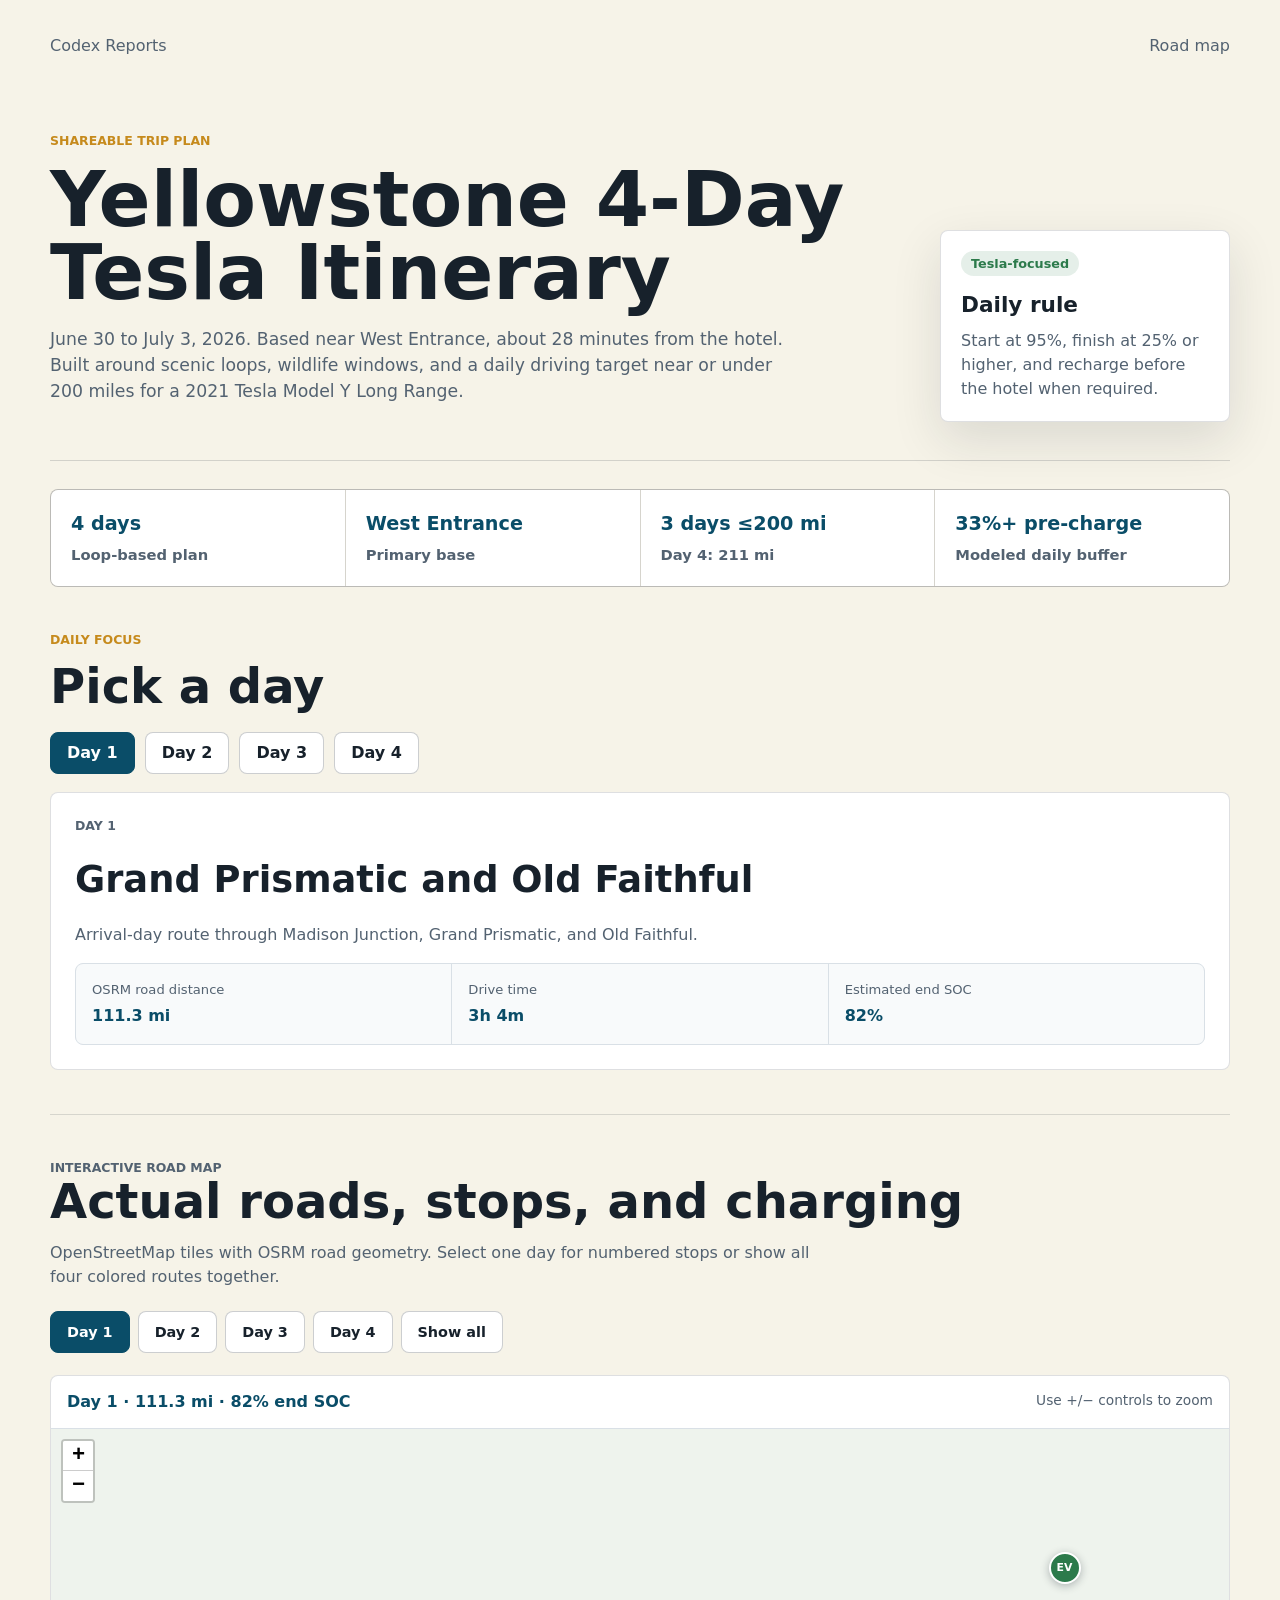
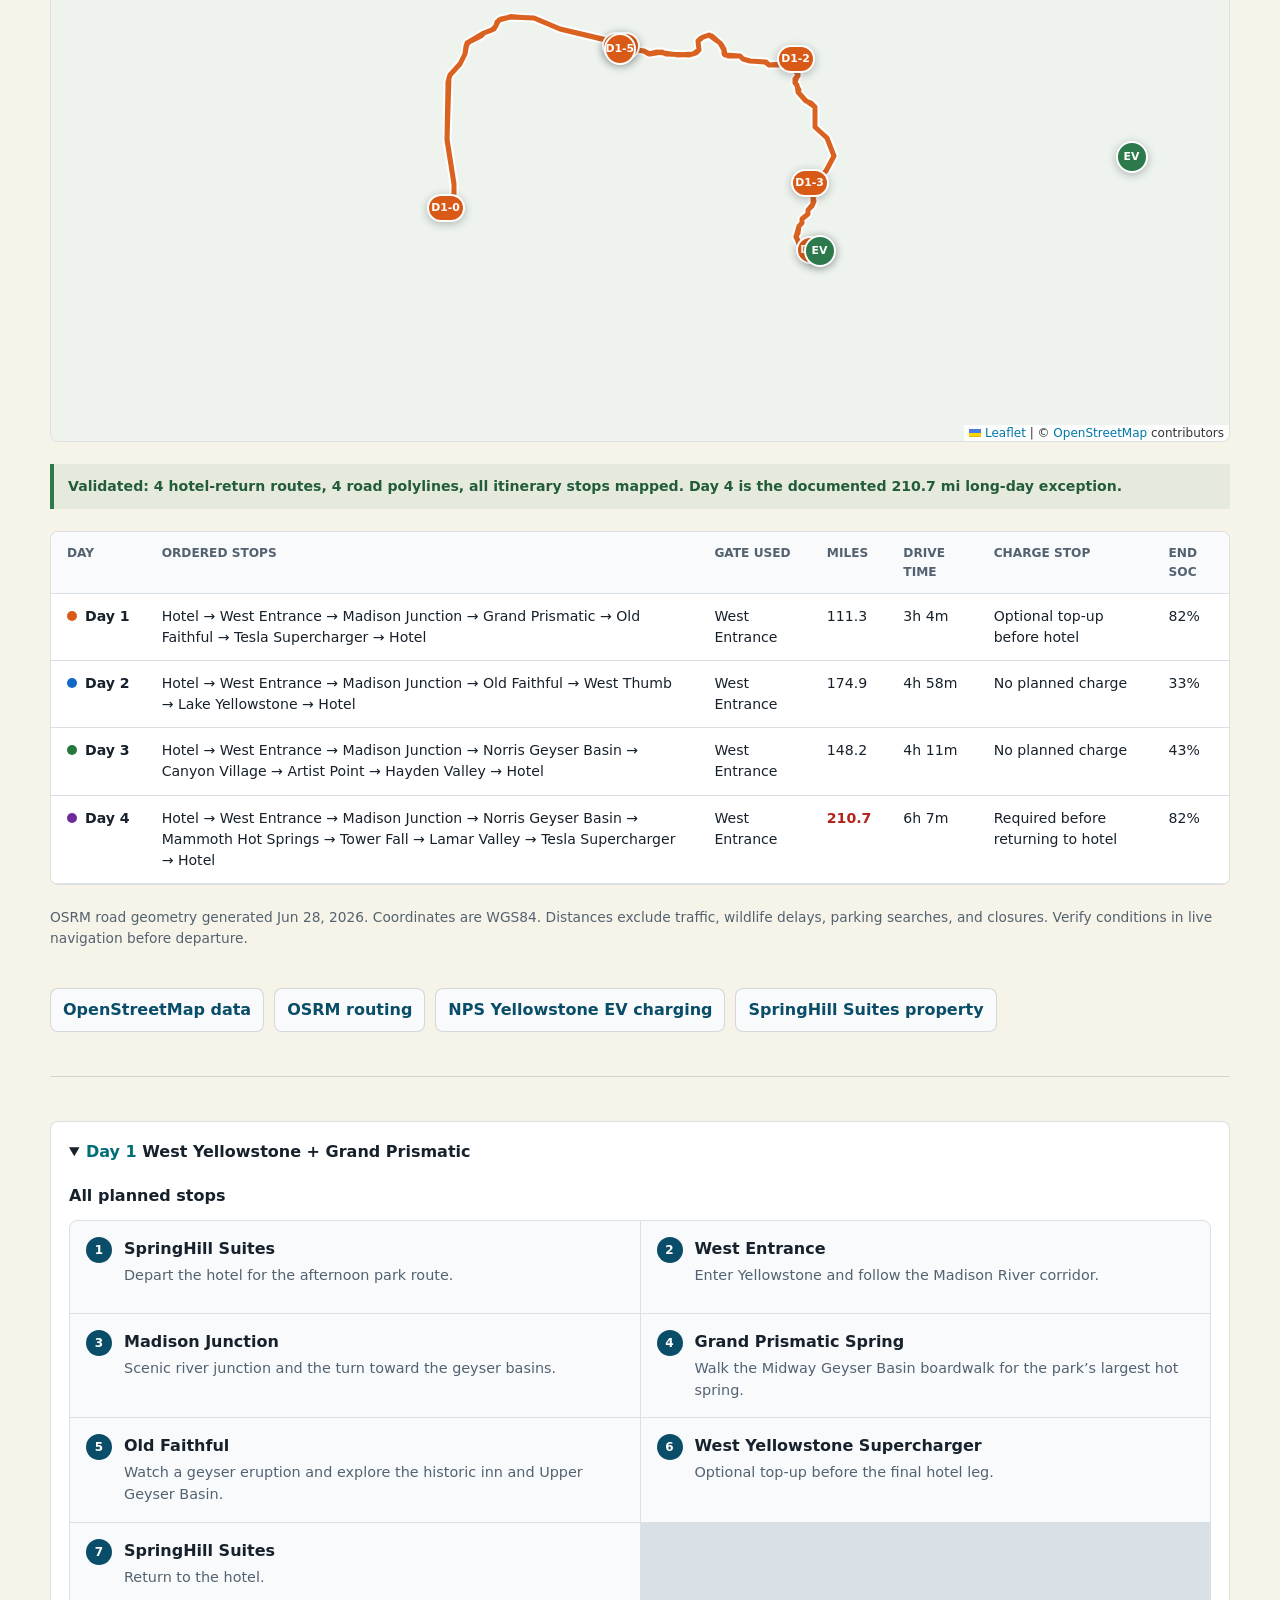
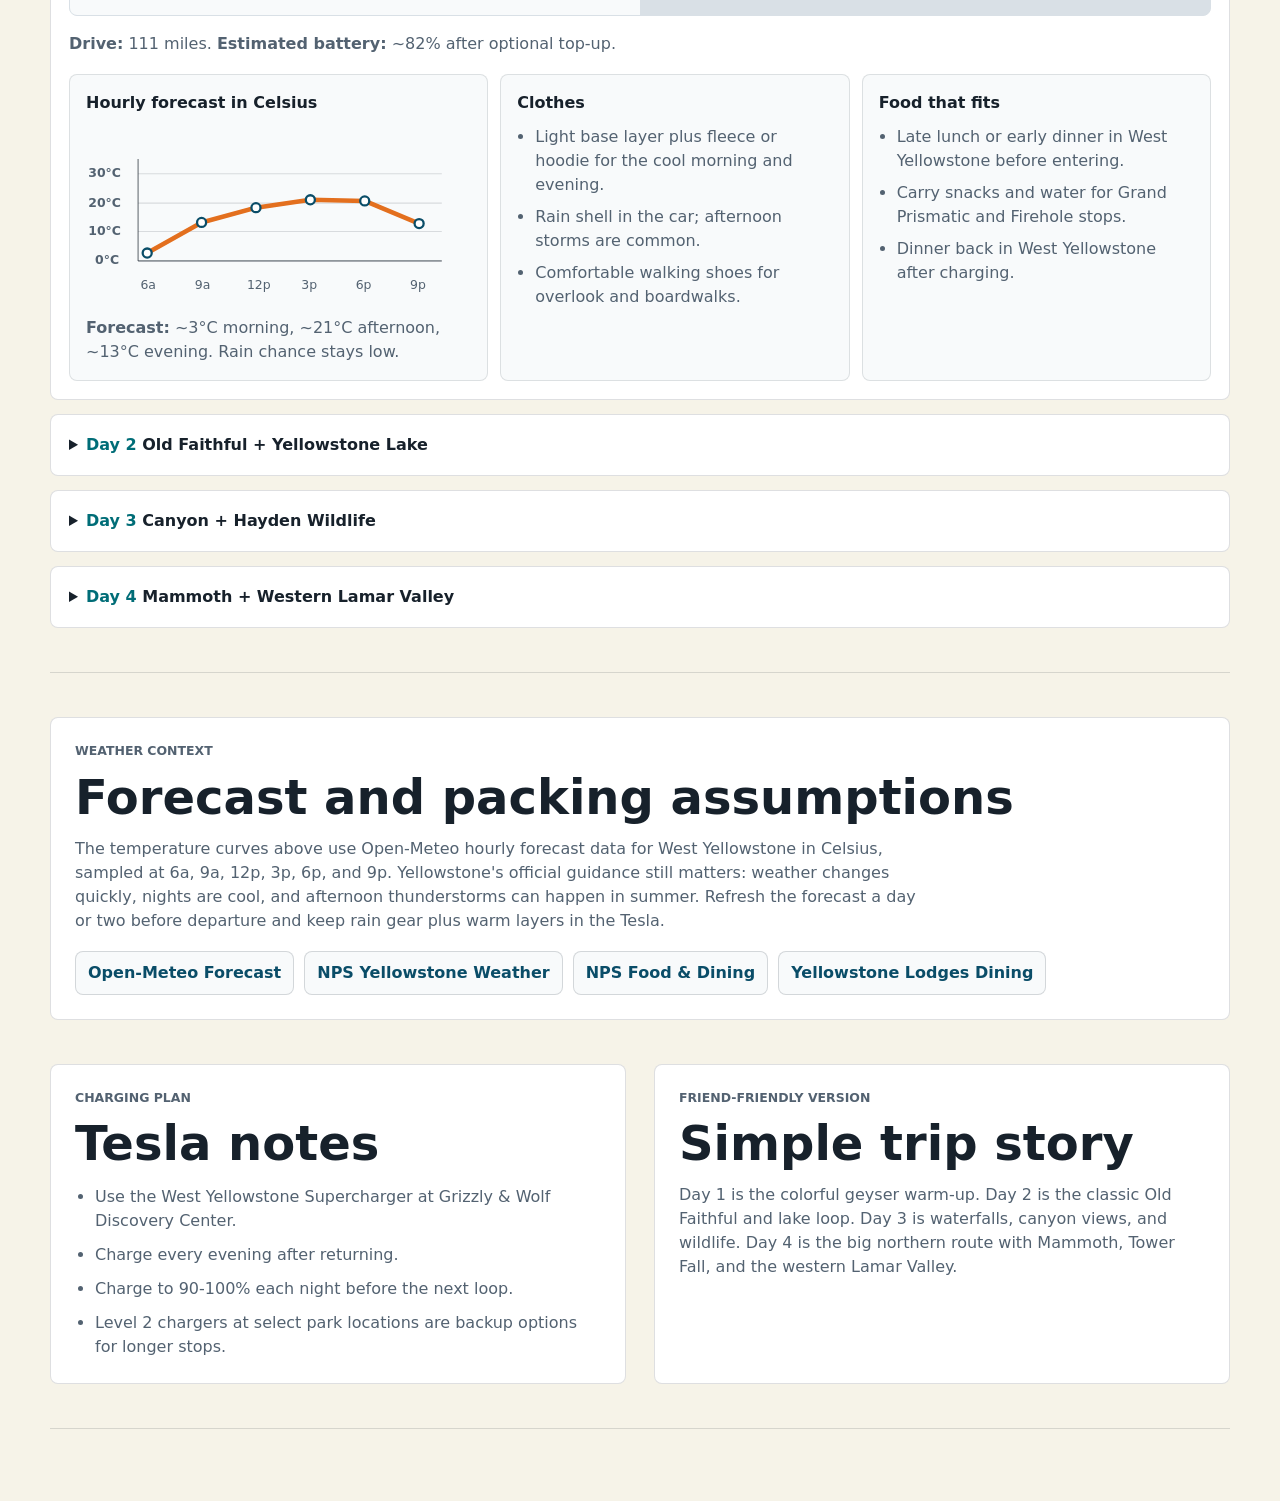
==== commit eaa916f3: "Expand Yellowstone daily spot plans" ====
--- a/reports/yellowstone-tesla-itinerary/index.html
+++ b/reports/yellowstone-tesla-itinerary/index.html
@@ -143,12 +143,15 @@
       <section class="trip-section itinerary-grid">
         <details open>
           <summary><span>Day 1</span> West Yellowstone + Grand Prismatic</summary>
-          <ol>
-            <li>West Entrance</li>
-            <li>Madison Junction</li>
-            <li>Grand Prismatic Spring</li>
-            <li>Old Faithful</li>
-            <li>West Yellowstone Supercharger, then hotel</li>
+          <h4 class="stops-heading">All planned stops</h4>
+          <ol class="spot-list" data-route-day="day1">
+            <li data-location="hotel"><strong>SpringHill Suites</strong><span>Depart the hotel for the afternoon park route.</span></li>
+            <li data-location="westEntrance"><strong>West Entrance</strong><span>Enter Yellowstone and follow the Madison River corridor.</span></li>
+            <li data-location="madisonJunction"><strong>Madison Junction</strong><span>Scenic river junction and the turn toward the geyser basins.</span></li>
+            <li data-location="grandPrismatic"><strong>Grand Prismatic Spring</strong><span>Walk the Midway Geyser Basin boardwalk for the park’s largest hot spring.</span></li>
+            <li data-location="oldFaithful"><strong>Old Faithful</strong><span>Watch a geyser eruption and explore the historic inn and Upper Geyser Basin.</span></li>
+            <li data-location="westSupercharger"><strong>West Yellowstone Supercharger</strong><span>Optional top-up before the final hotel leg.</span></li>
+            <li data-location="hotel"><strong>SpringHill Suites</strong><span>Return to the hotel.</span></li>
           </ol>
           <p><strong>Drive:</strong> 111 miles. <strong>Estimated battery:</strong> ~82% after optional top-up.</p>
           <div class="day-planner">
@@ -199,13 +202,15 @@
 
         <details>
           <summary><span>Day 2</span> Old Faithful + Yellowstone Lake</summary>
-          <ol>
-            <li>West Entrance</li>
-            <li>Madison Junction</li>
-            <li>Old Faithful</li>
-            <li>West Thumb Geyser Basin</li>
-            <li>Yellowstone Lake</li>
-            <li>Return to hotel</li>
+          <h4 class="stops-heading">All planned stops</h4>
+          <ol class="spot-list" data-route-day="day2">
+            <li data-location="hotel"><strong>SpringHill Suites</strong><span>Early hotel departure for the south loop.</span></li>
+            <li data-location="westEntrance"><strong>West Entrance</strong><span>Enter Yellowstone through the west gate.</span></li>
+            <li data-location="madisonJunction"><strong>Madison Junction</strong><span>Continue south along the Firehole River corridor.</span></li>
+            <li data-location="oldFaithful"><strong>Old Faithful</strong><span>See the geyser, visitor center, historic inn, and nearby thermal features.</span></li>
+            <li data-location="westThumb"><strong>West Thumb Geyser Basin</strong><span>Walk lakeside boardwalks with hot springs beside Yellowstone Lake.</span></li>
+            <li data-location="lakeYellowstone"><strong>Lake Yellowstone</strong><span>See the lakefront and historic Lake Yellowstone Hotel area.</span></li>
+            <li data-location="hotel"><strong>SpringHill Suites</strong><span>Return to the hotel through the West Entrance.</span></li>
           </ol>
           <p><strong>Drive:</strong> 175 miles. <strong>Estimated battery:</strong> ~33% end.</p>
           <div class="day-planner">
@@ -256,14 +261,16 @@
 
         <details>
           <summary><span>Day 3</span> Canyon + Hayden Wildlife</summary>
-          <ol>
-            <li>West Entrance</li>
-            <li>Madison Junction</li>
-            <li>Norris Geyser Basin</li>
-            <li>Canyon Village</li>
-            <li>Artist Point</li>
-            <li>Hayden Valley wildlife time</li>
-            <li>Return to hotel</li>
+          <h4 class="stops-heading">All planned stops</h4>
+          <ol class="spot-list" data-route-day="day3">
+            <li data-location="hotel"><strong>SpringHill Suites</strong><span>Depart early with breakfast and wildlife gear ready.</span></li>
+            <li data-location="westEntrance"><strong>West Entrance</strong><span>Enter the park and follow the Madison River.</span></li>
+            <li data-location="madisonJunction"><strong>Madison Junction</strong><span>Turn north toward Norris and the Grand Loop Road.</span></li>
+            <li data-location="norris"><strong>Norris Geyser Basin</strong><span>Explore Porcelain Basin or Back Basin in Yellowstone’s hottest thermal area.</span></li>
+            <li data-location="canyonVillage"><strong>Canyon Village</strong><span>Food, restrooms, visitor services, and access to the canyon area.</span></li>
+            <li data-location="artistPoint"><strong>Artist Point</strong><span>Classic view of Lower Falls and the Grand Canyon of the Yellowstone.</span></li>
+            <li data-location="haydenValley"><strong>Hayden Valley</strong><span>Wildlife viewing for bison, elk, and possible bears or wolves from safe pullouts.</span></li>
+            <li data-location="hotel"><strong>SpringHill Suites</strong><span>Return to the hotel through the West Entrance.</span></li>
           </ol>
           <p><strong>Drive:</strong> 148 miles. <strong>Estimated battery:</strong> ~43% end.</p>
           <div class="day-planner">
@@ -314,13 +321,17 @@
 
         <details>
           <summary><span>Day 4</span> Mammoth + Western Lamar Valley</summary>
-          <ol>
-            <li>West Entrance</li>
-            <li>Norris Geyser Basin</li>
-            <li>Mammoth Hot Springs</li>
-            <li>Tower Fall</li>
-            <li>Lamar Valley</li>
-            <li>West Yellowstone Supercharger, then hotel</li>
+          <h4 class="stops-heading">All planned stops</h4>
+          <ol class="spot-list" data-route-day="day4">
+            <li data-location="hotel"><strong>SpringHill Suites</strong><span>Very early departure for the longest driving day.</span></li>
+            <li data-location="westEntrance"><strong>West Entrance</strong><span>Enter Yellowstone before peak gate traffic.</span></li>
+            <li data-location="madisonJunction"><strong>Madison Junction</strong><span>Turn north toward Norris and Mammoth.</span></li>
+            <li data-location="norris"><strong>Norris Geyser Basin</strong><span>Brief scenic stop or pass-through depending on wildlife timing.</span></li>
+            <li data-location="mammoth"><strong>Mammoth Hot Springs</strong><span>See the travertine terraces, historic district, and resident elk area.</span></li>
+            <li data-location="towerFall"><strong>Tower Fall</strong><span>View the 132-foot waterfall and the Tower Creek canyon.</span></li>
+            <li data-location="lamarValley"><strong>Lamar Valley</strong><span>Primary wildlife window for bison, pronghorn, bears, and possible wolves.</span></li>
+            <li data-location="westSupercharger"><strong>West Yellowstone Supercharger</strong><span>Required charge before returning to Island Park.</span></li>
+            <li data-location="hotel"><strong>SpringHill Suites</strong><span>Return to the hotel after charging.</span></li>
           </ol>
           <p><strong>Drive:</strong> 211 miles. <strong>Estimated battery:</strong> ~82% after required top-up.</p>
           <div class="day-planner">
--- a/assets/styles.css
+++ b/assets/styles.css
@@ -506,7 +506,7 @@
 
 .itinerary-grid {
   display: grid;
-  grid-template-columns: repeat(2, 1fr);
+  grid-template-columns: 1fr;
   gap: 14px;
 }
 
@@ -526,10 +526,58 @@
   color: var(--accent);
 }
 
-.itinerary-grid ol {
-  margin: 16px 0;
-  padding-left: 22px;
-  color: var(--muted);
+.stops-heading {
+  margin: 20px 0 12px;
+  font-size: 1rem;
+}
+
+.spot-list {
+  display: grid;
+  grid-template-columns: repeat(2, minmax(0, 1fr));
+  gap: 1px;
+  overflow: hidden;
+  margin: 0 0 16px;
+  border: 1px solid var(--line);
+  border-radius: 8px;
+  background: var(--line);
+  padding: 0;
+  list-style: none;
+  counter-reset: planned-stop;
+}
+
+.spot-list li {
+  position: relative;
+  min-height: 92px;
+  background: #f8fafb;
+  padding: 16px 16px 16px 54px;
+  counter-increment: planned-stop;
+}
+
+.spot-list li::before {
+  content: counter(planned-stop);
+  position: absolute;
+  top: 16px;
+  left: 16px;
+  display: grid;
+  width: 26px;
+  height: 26px;
+  place-items: center;
+  border-radius: 50%;
+  background: var(--accent-strong);
+  color: #fff;
+  font-size: 0.75rem;
+  font-weight: 900;
+}
+
+.spot-list strong,
+.spot-list span {
+  display: block;
+}
+
+.spot-list span {
+  margin-top: 4px;
+  color: var(--muted);
+  font-size: 0.9rem;
 }
 
 .itinerary-grid p {
@@ -935,7 +983,8 @@
   .trip-stats,
   .day-focus dl,
   .itinerary-grid,
-  .day-planner {
+  .day-planner,
+  .spot-list {
     grid-template-columns: 1fr;
   }
 
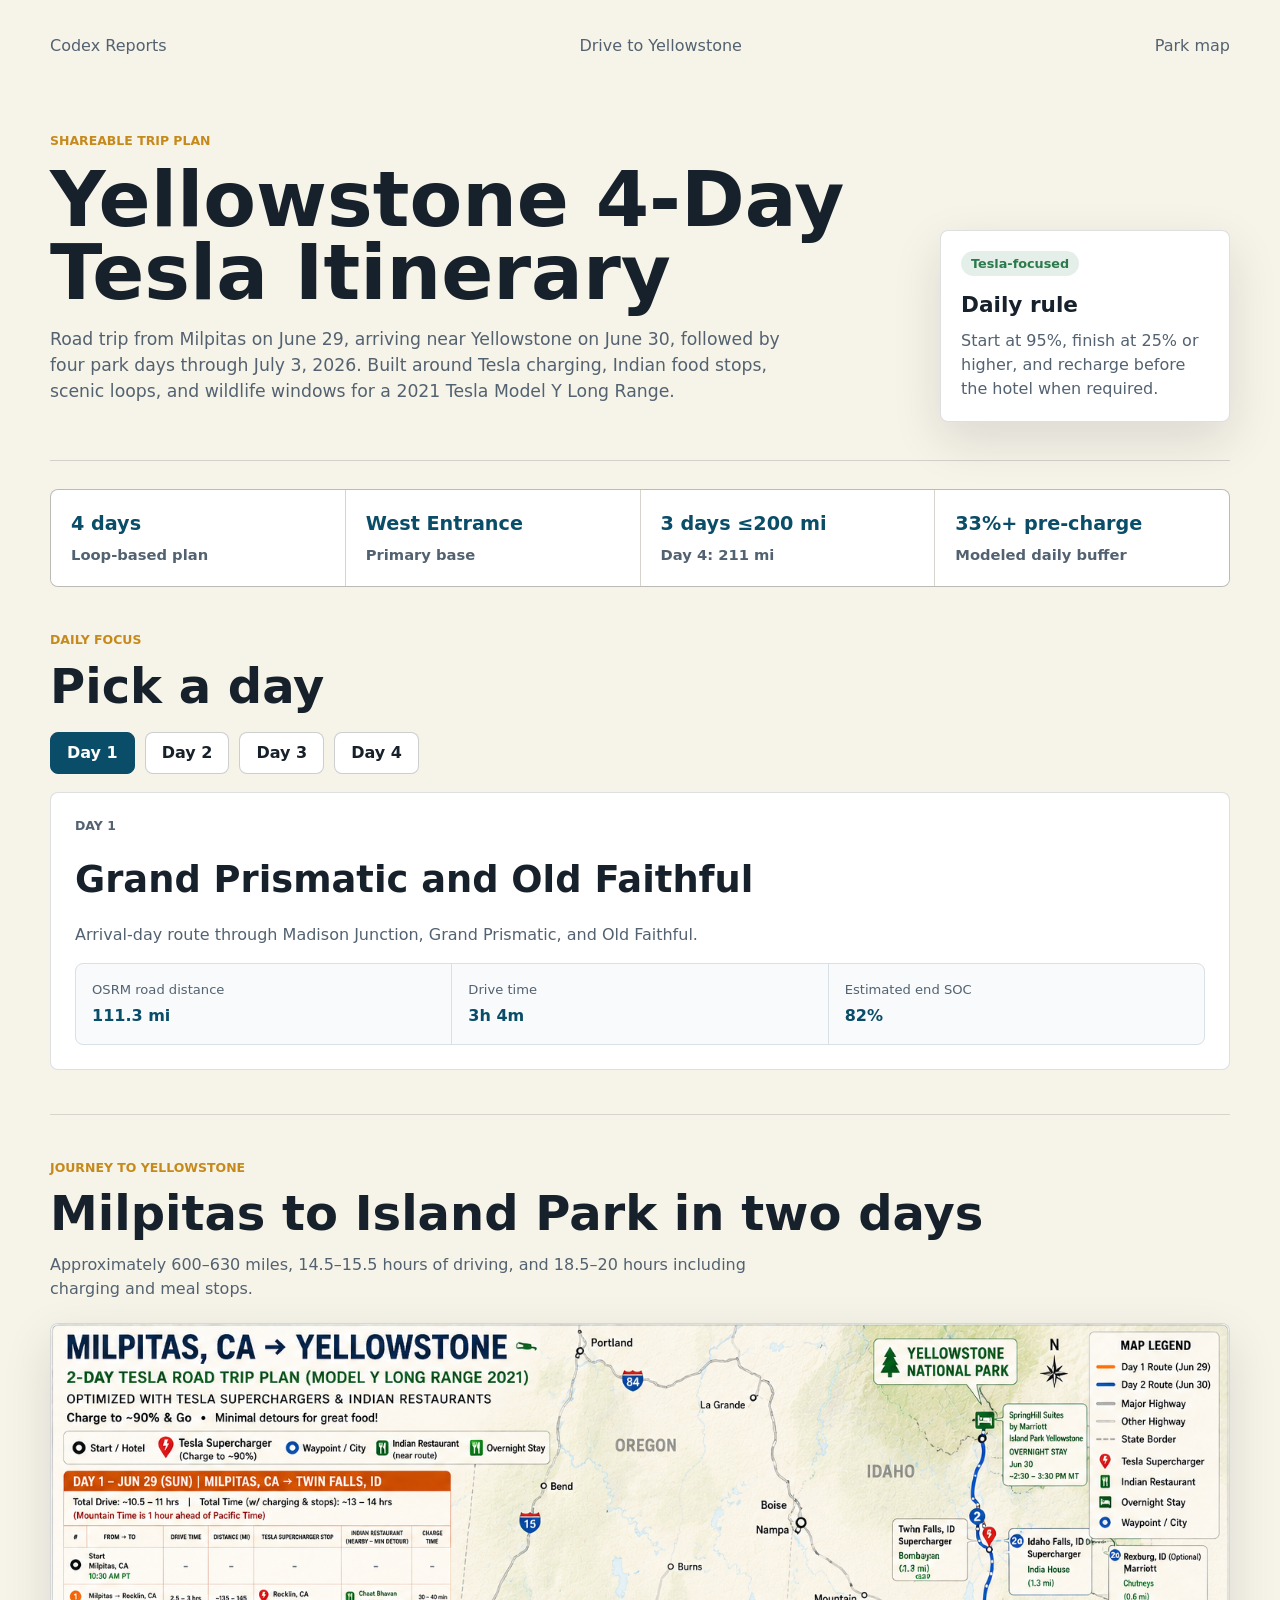
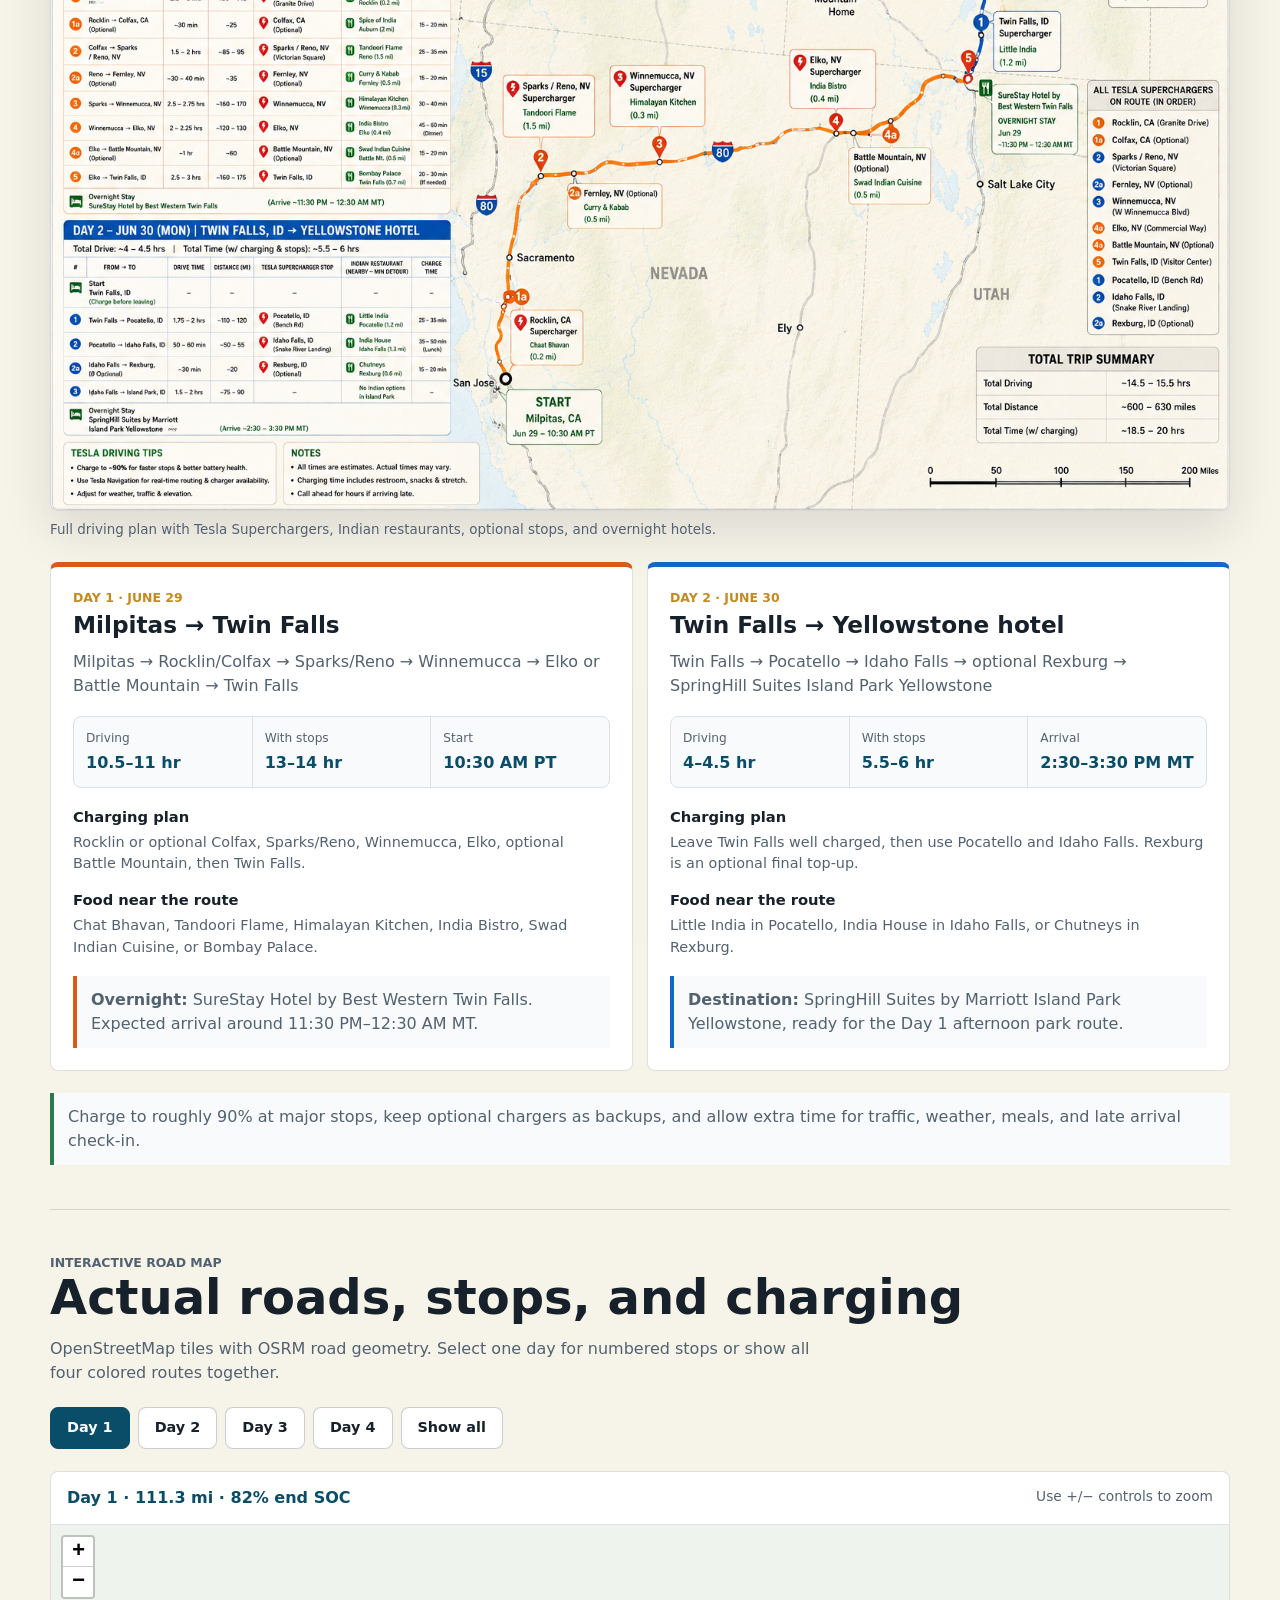
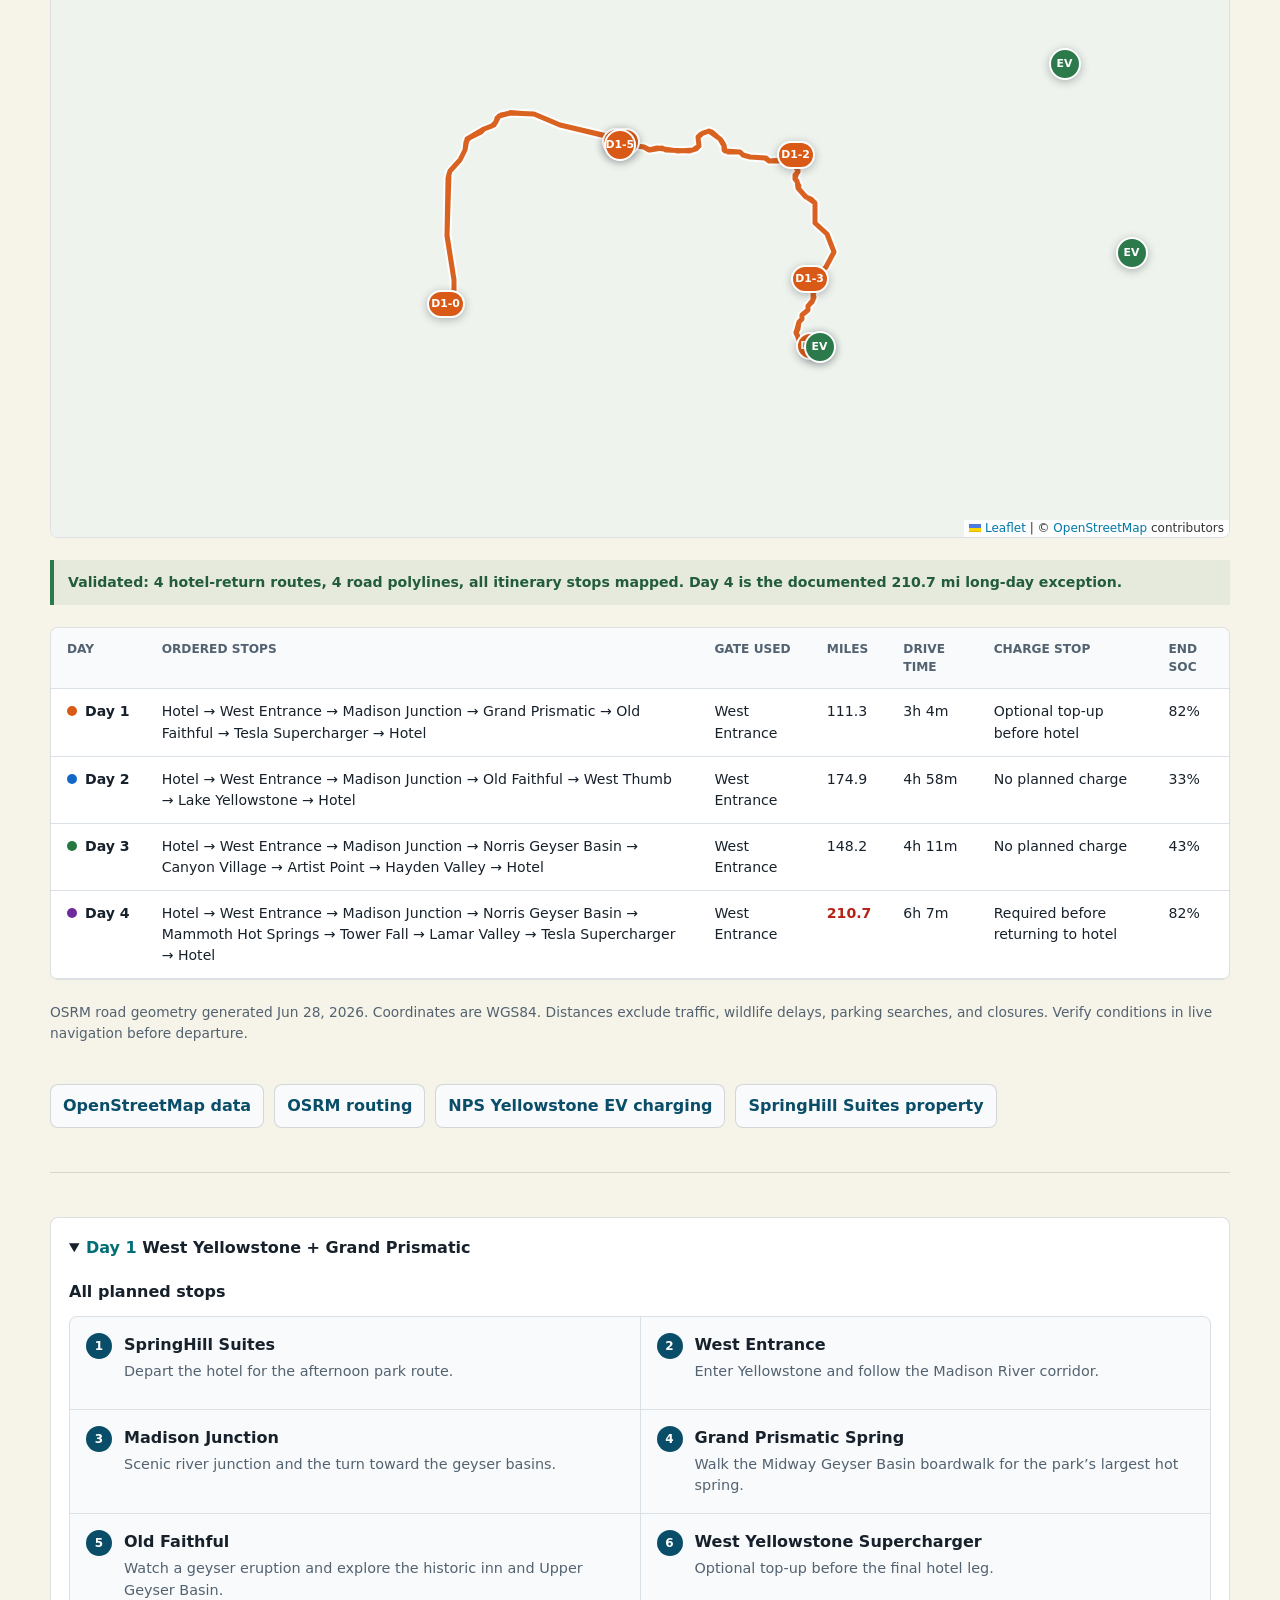
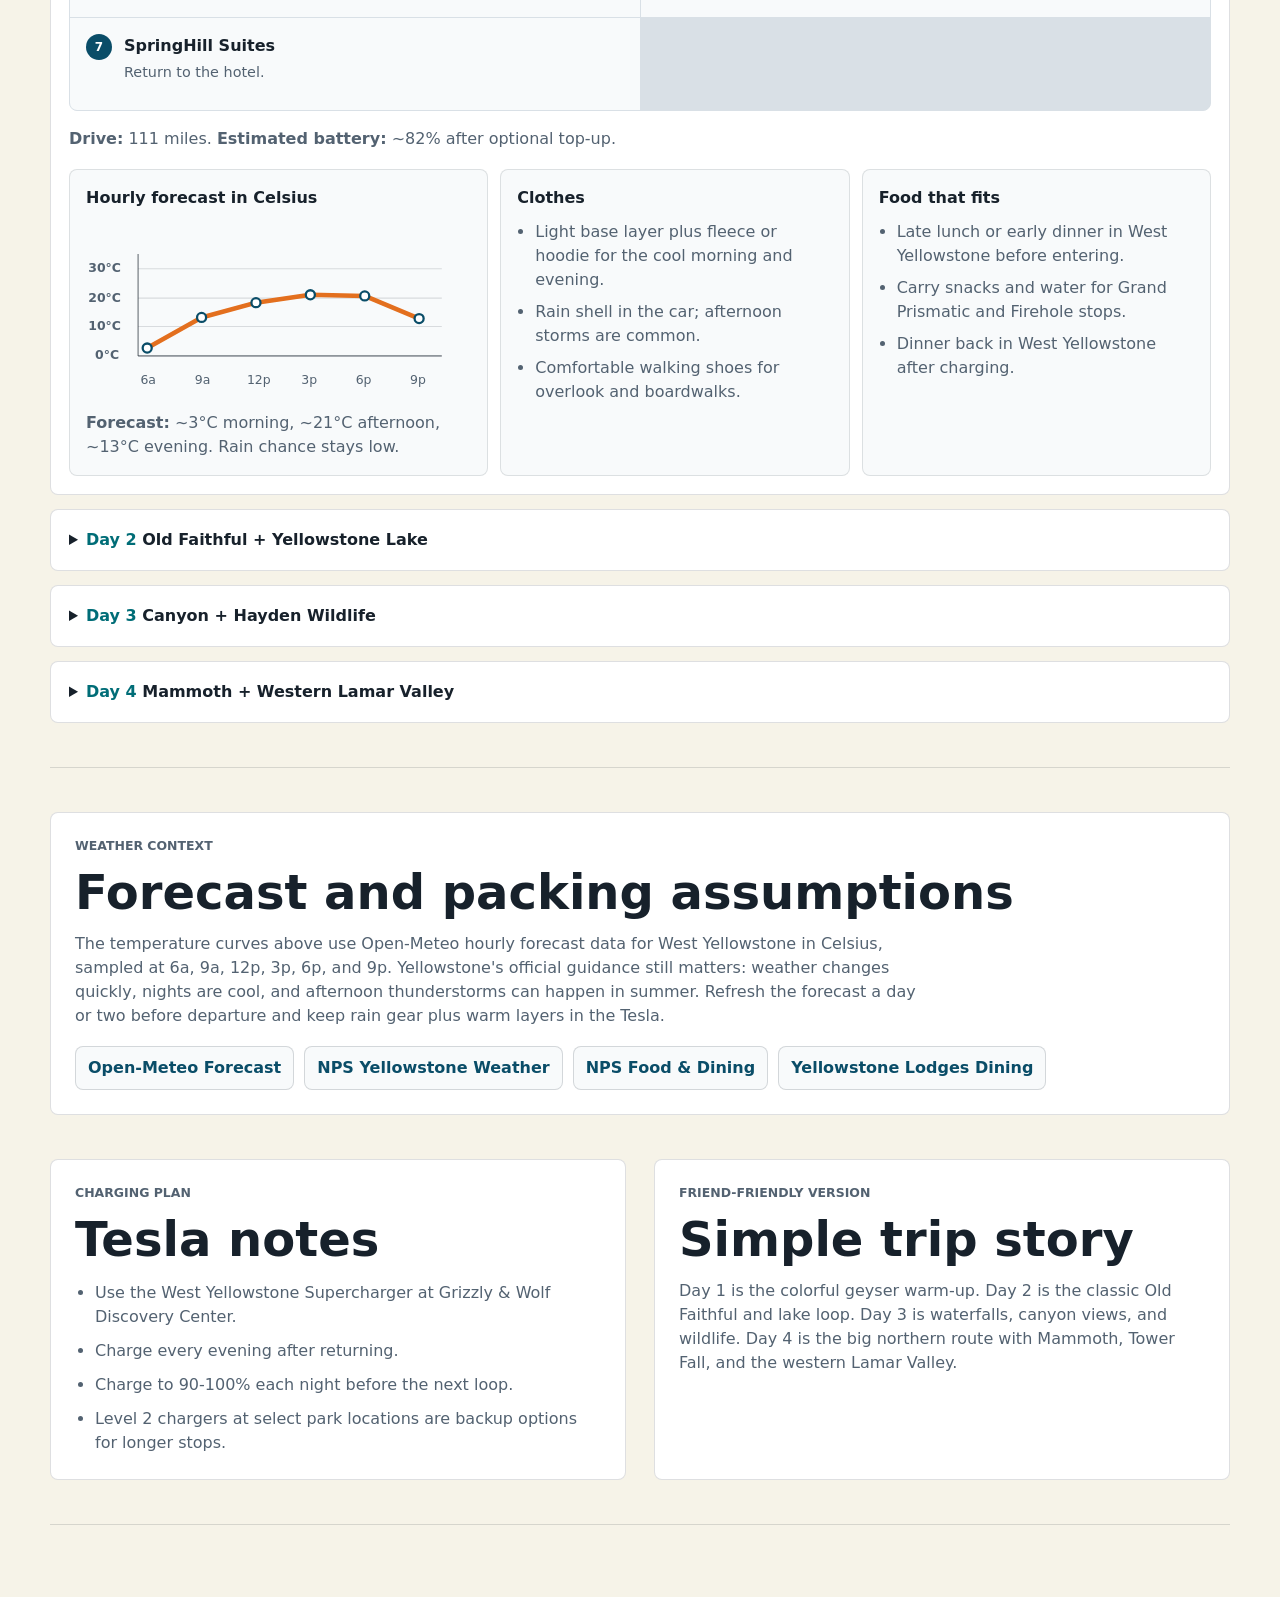
==== commit 784723e8: "Add Milpitas to Yellowstone road trip summary" ====
--- a/reports/yellowstone-tesla-itinerary/index.html
+++ b/reports/yellowstone-tesla-itinerary/index.html
@@ -6,7 +6,7 @@
     <title>Yellowstone Tesla 4-Day Itinerary | Codex Reports</title>
     <meta
       name="description"
-      content="A focused 4-day Yellowstone itinerary optimized for a Tesla Model Y Long Range, based near West Entrance."
+      content="A Tesla road trip from Milpitas to Yellowstone followed by a focused 4-day Yellowstone itinerary."
     />
     <link rel="stylesheet" href="../../assets/vendor/leaflet/leaflet.css" />
     <link rel="stylesheet" href="../../assets/styles.css" />
@@ -15,7 +15,8 @@
     <main class="trip-shell">
       <nav class="report-nav">
         <a href="../../">Codex Reports</a>
-        <a href="#optimizer">Road map</a>
+        <a href="#road-trip">Drive to Yellowstone</a>
+        <a href="#optimizer">Park map</a>
       </nav>
 
       <header class="trip-hero">
@@ -23,10 +24,10 @@
           <p class="eyebrow">Shareable trip plan</p>
           <h1>Yellowstone 4-Day Tesla Itinerary</h1>
           <p class="report-summary">
-            June 30 to July 3, 2026. Based near West Entrance, about 28 minutes
-            from the hotel. Built around scenic loops, wildlife windows, and a
-            daily driving target near or under 200 miles for a 2021 Tesla Model Y
-            Long Range.
+            Road trip from Milpitas on June 29, arriving near Yellowstone on
+            June 30, followed by four park days through July 3, 2026. Built
+            around Tesla charging, Indian food stops, scenic loops, and wildlife
+            windows for a 2021 Tesla Model Y Long Range.
           </p>
         </div>
         <aside class="trip-card">
@@ -79,6 +80,110 @@
             <div><dt>Energy style</dt><dd>Light warm-up day</dd></div>
           </dl>
         </article>
+      </section>
+
+      <section id="road-trip" class="trip-section arrival-section">
+        <div class="section-heading">
+          <p class="eyebrow">Journey to Yellowstone</p>
+          <h2>Milpitas to Island Park in two days</h2>
+          <p>
+            Approximately 600–630 miles, 14.5–15.5 hours of driving, and
+            18.5–20 hours including charging and meal stops.
+          </p>
+        </div>
+
+        <figure class="road-trip-map">
+          <a href="../../assets/images/milpitas-to-yellowstone-road-trip.png">
+            <img
+              src="../../assets/images/milpitas-to-yellowstone-road-trip.png"
+              alt="Two-day Tesla route map from Milpitas California to Island Park Yellowstone with Superchargers, Indian restaurants, and overnight stops"
+            />
+          </a>
+          <figcaption>
+            Full driving plan with Tesla Superchargers, Indian restaurants,
+            optional stops, and overnight hotels.
+          </figcaption>
+        </figure>
+
+        <div class="arrival-days">
+          <article class="arrival-day day-one-drive">
+            <div>
+              <p class="eyebrow">Day 1 · June 29</p>
+              <h3>Milpitas → Twin Falls</h3>
+              <p class="arrival-route">
+                Milpitas → Rocklin/Colfax → Sparks/Reno → Winnemucca → Elko or
+                Battle Mountain → Twin Falls
+              </p>
+            </div>
+            <dl class="arrival-metrics">
+              <div><dt>Driving</dt><dd>10.5–11 hr</dd></div>
+              <div><dt>With stops</dt><dd>13–14 hr</dd></div>
+              <div><dt>Start</dt><dd>10:30 AM PT</dd></div>
+            </dl>
+            <div class="arrival-details">
+              <div>
+                <h4>Charging plan</h4>
+                <p>
+                  Rocklin or optional Colfax, Sparks/Reno, Winnemucca, Elko,
+                  optional Battle Mountain, then Twin Falls.
+                </p>
+              </div>
+              <div>
+                <h4>Food near the route</h4>
+                <p>
+                  Chat Bhavan, Tandoori Flame, Himalayan Kitchen, India Bistro,
+                  Swad Indian Cuisine, or Bombay Palace.
+                </p>
+              </div>
+            </div>
+            <p class="overnight-note">
+              <strong>Overnight:</strong> SureStay Hotel by Best Western Twin
+              Falls. Expected arrival around 11:30 PM–12:30 AM MT.
+            </p>
+          </article>
+
+          <article class="arrival-day day-two-drive">
+            <div>
+              <p class="eyebrow">Day 2 · June 30</p>
+              <h3>Twin Falls → Yellowstone hotel</h3>
+              <p class="arrival-route">
+                Twin Falls → Pocatello → Idaho Falls → optional Rexburg →
+                SpringHill Suites Island Park Yellowstone
+              </p>
+            </div>
+            <dl class="arrival-metrics">
+              <div><dt>Driving</dt><dd>4–4.5 hr</dd></div>
+              <div><dt>With stops</dt><dd>5.5–6 hr</dd></div>
+              <div><dt>Arrival</dt><dd>2:30–3:30 PM MT</dd></div>
+            </dl>
+            <div class="arrival-details">
+              <div>
+                <h4>Charging plan</h4>
+                <p>
+                  Leave Twin Falls well charged, then use Pocatello and Idaho
+                  Falls. Rexburg is an optional final top-up.
+                </p>
+              </div>
+              <div>
+                <h4>Food near the route</h4>
+                <p>
+                  Little India in Pocatello, India House in Idaho Falls, or
+                  Chutneys in Rexburg.
+                </p>
+              </div>
+            </div>
+            <p class="overnight-note">
+              <strong>Destination:</strong> SpringHill Suites by Marriott Island
+              Park Yellowstone, ready for the Day 1 afternoon park route.
+            </p>
+          </article>
+        </div>
+
+        <p class="road-trip-guidance">
+          Charge to roughly 90% at major stops, keep optional chargers as
+          backups, and allow extra time for traffic, weather, meals, and late
+          arrival check-in.
+        </p>
       </section>
 
       <section id="optimizer" class="trip-section optimizer-section">
--- a/assets/styles.css
+++ b/assets/styles.css
@@ -504,6 +504,132 @@
   font-weight: 900;
 }
 
+.arrival-section {
+  display: grid;
+  gap: 22px;
+}
+
+.arrival-section .section-heading p:last-child {
+  max-width: 760px;
+  margin-bottom: 0;
+  color: var(--muted);
+}
+
+.road-trip-map {
+  margin: 0;
+}
+
+.road-trip-map img {
+  display: block;
+  width: 100%;
+  height: auto;
+  border: 1px solid rgba(23, 33, 43, 0.18);
+  border-radius: 8px;
+  background: #fff;
+  box-shadow: var(--shadow);
+}
+
+.road-trip-map figcaption {
+  margin-top: 9px;
+  color: var(--muted);
+  font-size: 0.84rem;
+}
+
+.arrival-days {
+  display: grid;
+  grid-template-columns: repeat(2, minmax(0, 1fr));
+  gap: 14px;
+}
+
+.arrival-day {
+  display: grid;
+  align-content: start;
+  gap: 18px;
+  border: 1px solid rgba(23, 33, 43, 0.14);
+  border-top: 5px solid var(--drive-color);
+  border-radius: 8px;
+  background: #fff;
+  padding: 22px;
+}
+
+.day-one-drive {
+  --drive-color: #d85a16;
+}
+
+.day-two-drive {
+  --drive-color: #1267c7;
+}
+
+.arrival-day h3,
+.arrival-day h4,
+.arrival-day p {
+  margin: 0;
+}
+
+.arrival-day h3 {
+  font-size: 1.45rem;
+}
+
+.arrival-route {
+  margin-top: 8px !important;
+  color: var(--muted);
+}
+
+.arrival-metrics {
+  display: grid;
+  grid-template-columns: repeat(3, 1fr);
+  gap: 1px;
+  overflow: hidden;
+  margin: 0;
+  border: 1px solid var(--line);
+  border-radius: 8px;
+  background: var(--line);
+}
+
+.arrival-metrics div {
+  background: #f8fafb;
+  padding: 12px;
+}
+
+.arrival-metrics dt {
+  color: var(--muted);
+  font-size: 0.76rem;
+}
+
+.arrival-metrics dd {
+  margin: 3px 0 0;
+  color: var(--accent-strong);
+  font-weight: 900;
+}
+
+.arrival-details {
+  display: grid;
+  gap: 14px;
+}
+
+.arrival-details h4 {
+  font-size: 0.92rem;
+}
+
+.arrival-details p {
+  margin-top: 4px;
+  color: var(--muted);
+  font-size: 0.9rem;
+}
+
+.overnight-note,
+.road-trip-guidance {
+  border-left: 4px solid var(--drive-color, var(--green));
+  background: #f8fafb;
+  padding: 12px 14px;
+  color: var(--muted);
+}
+
+.road-trip-guidance {
+  margin: 0;
+  border-left-color: var(--green);
+}
+
 .itinerary-grid {
   display: grid;
   grid-template-columns: 1fr;
@@ -982,12 +1108,17 @@
 
   .trip-stats,
   .day-focus dl,
+  .arrival-days,
   .itinerary-grid,
   .day-planner,
   .spot-list {
     grid-template-columns: 1fr;
   }
 
+  .arrival-metrics {
+    grid-template-columns: 1fr;
+  }
+
   .map-toolbar {
     align-items: stretch;
     flex-direction: column;
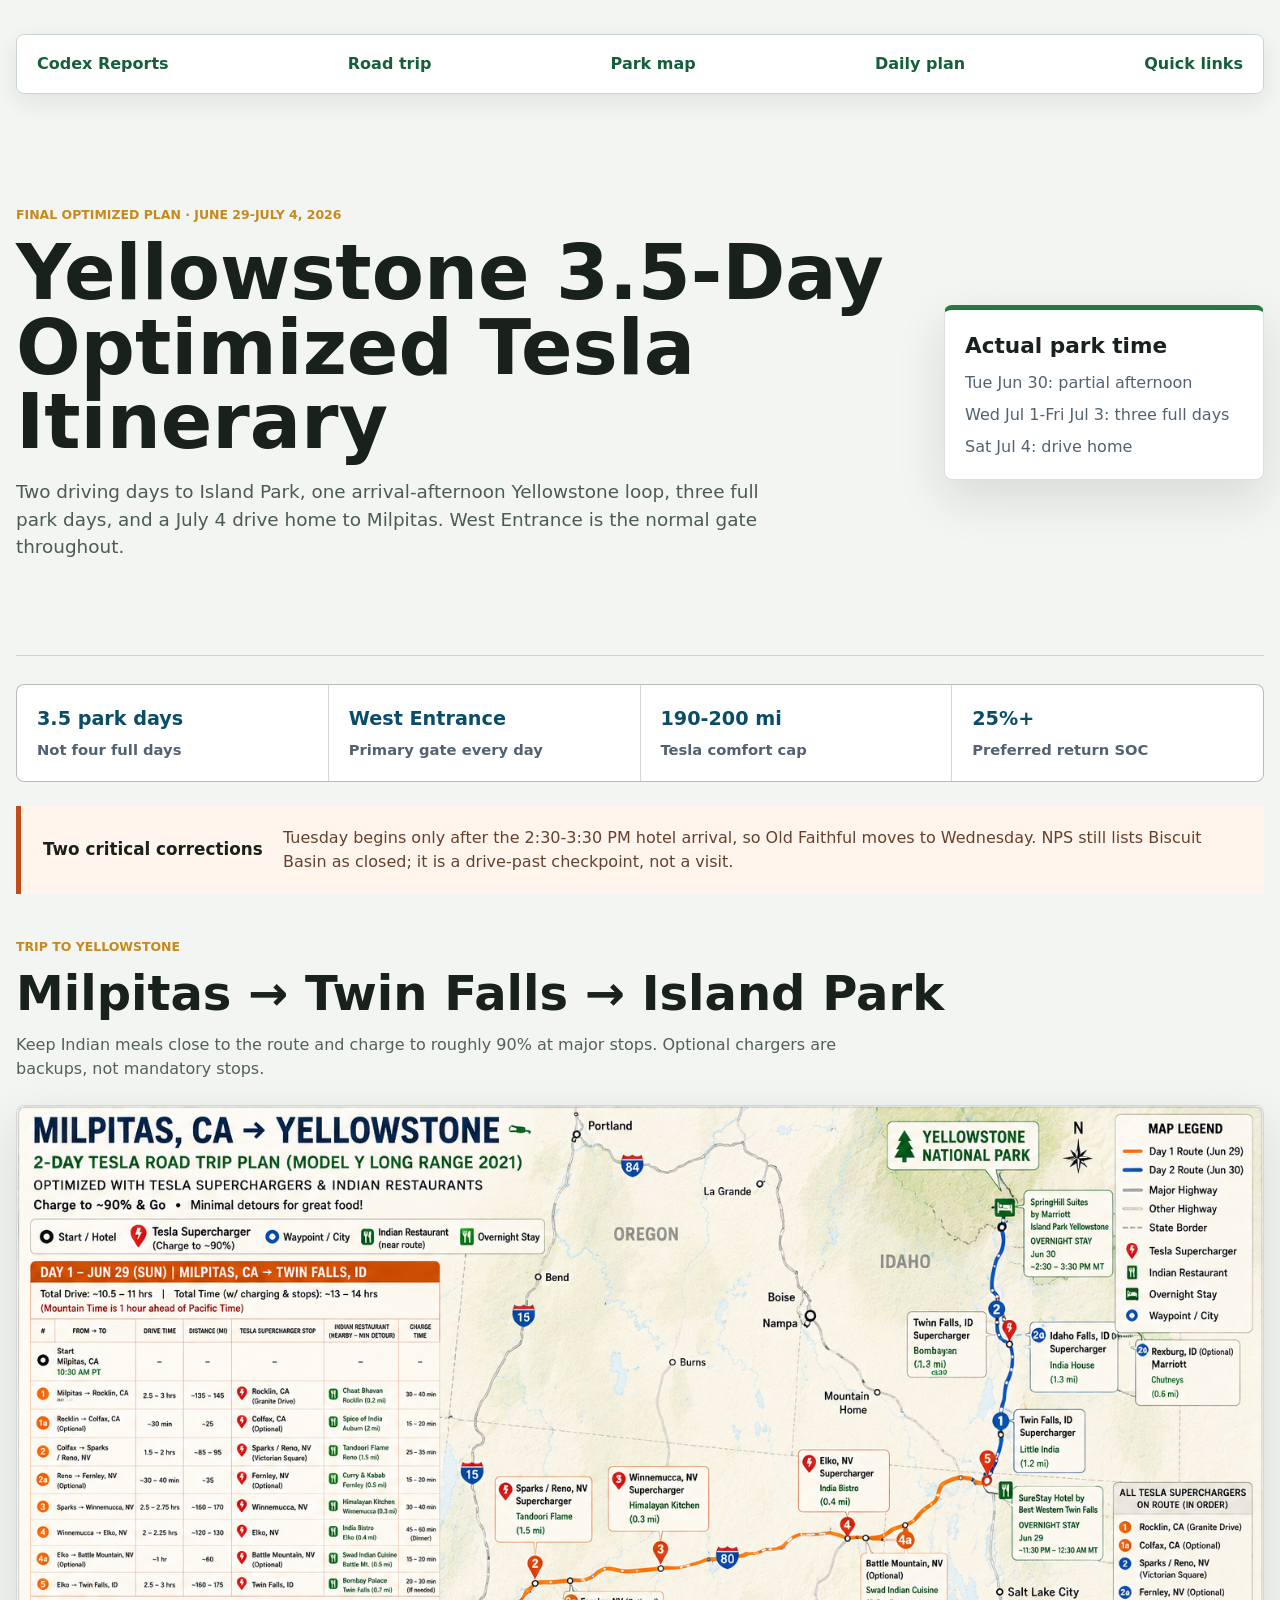
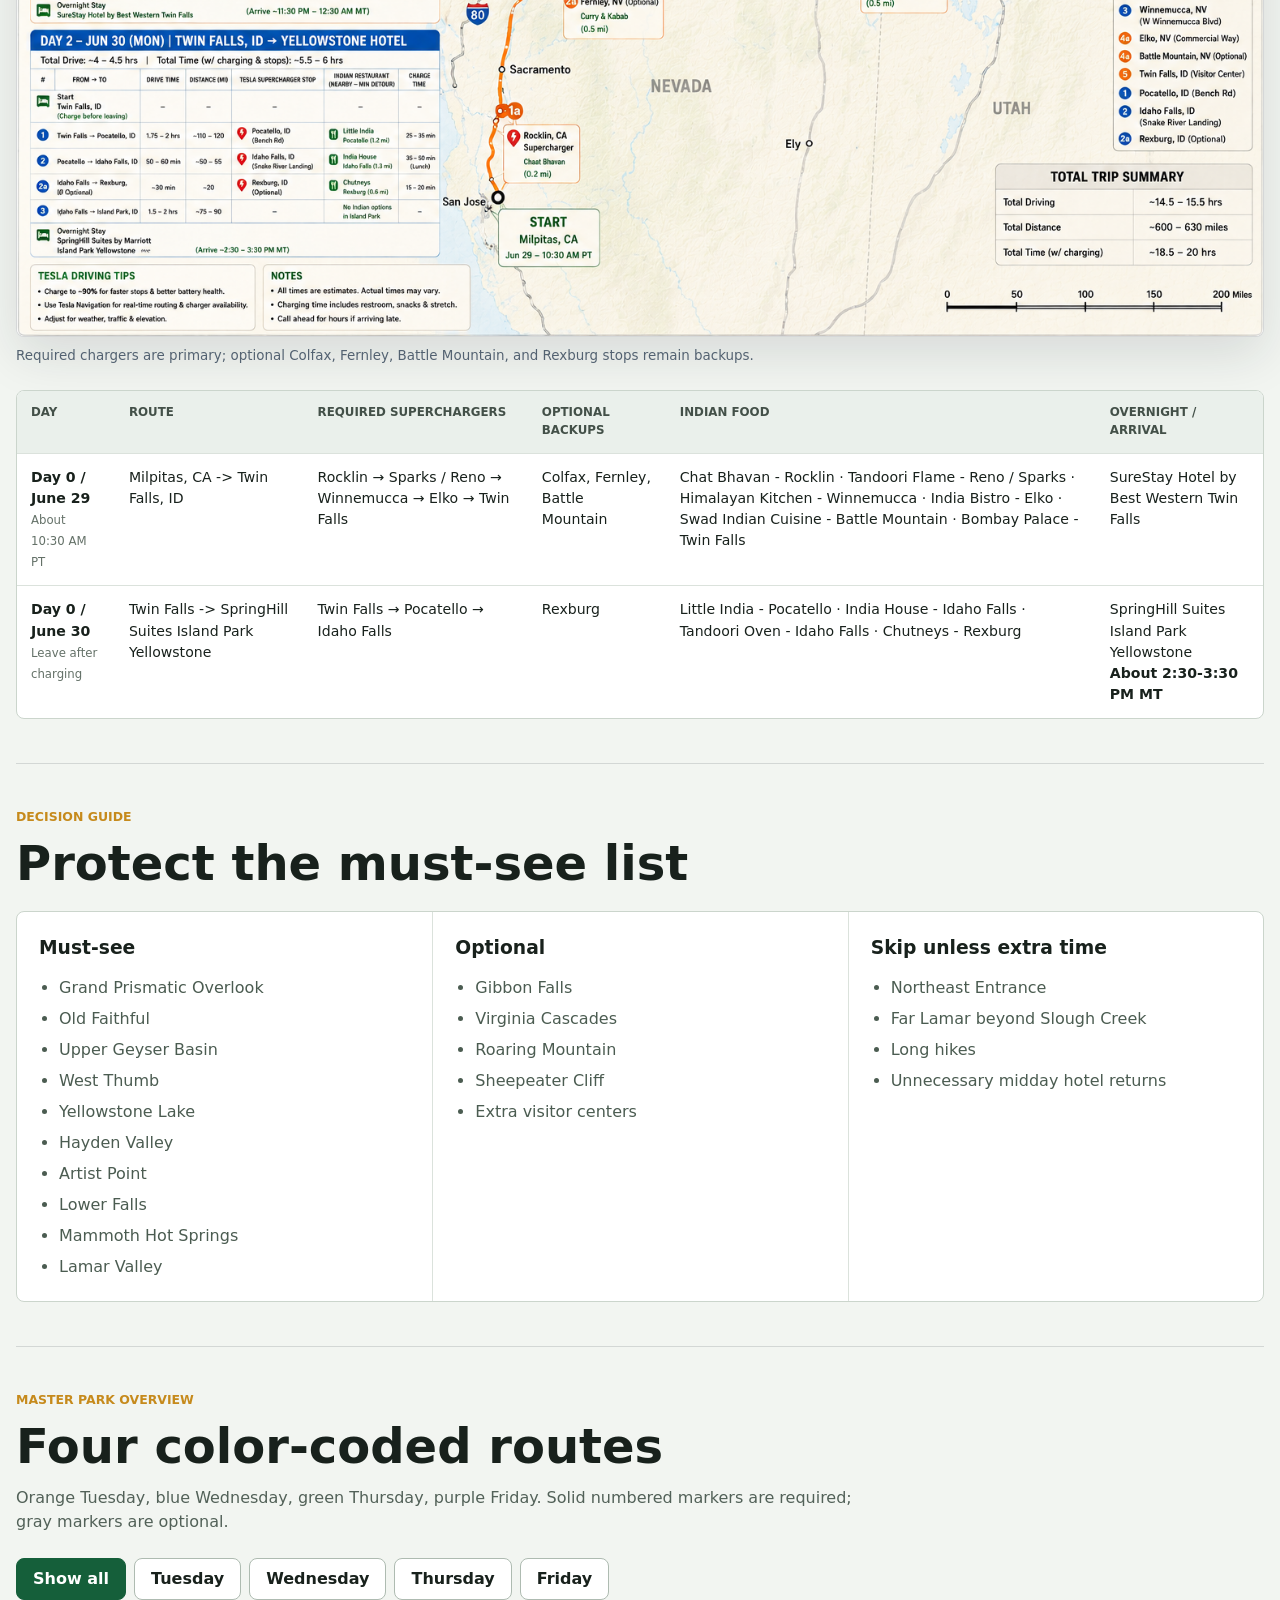
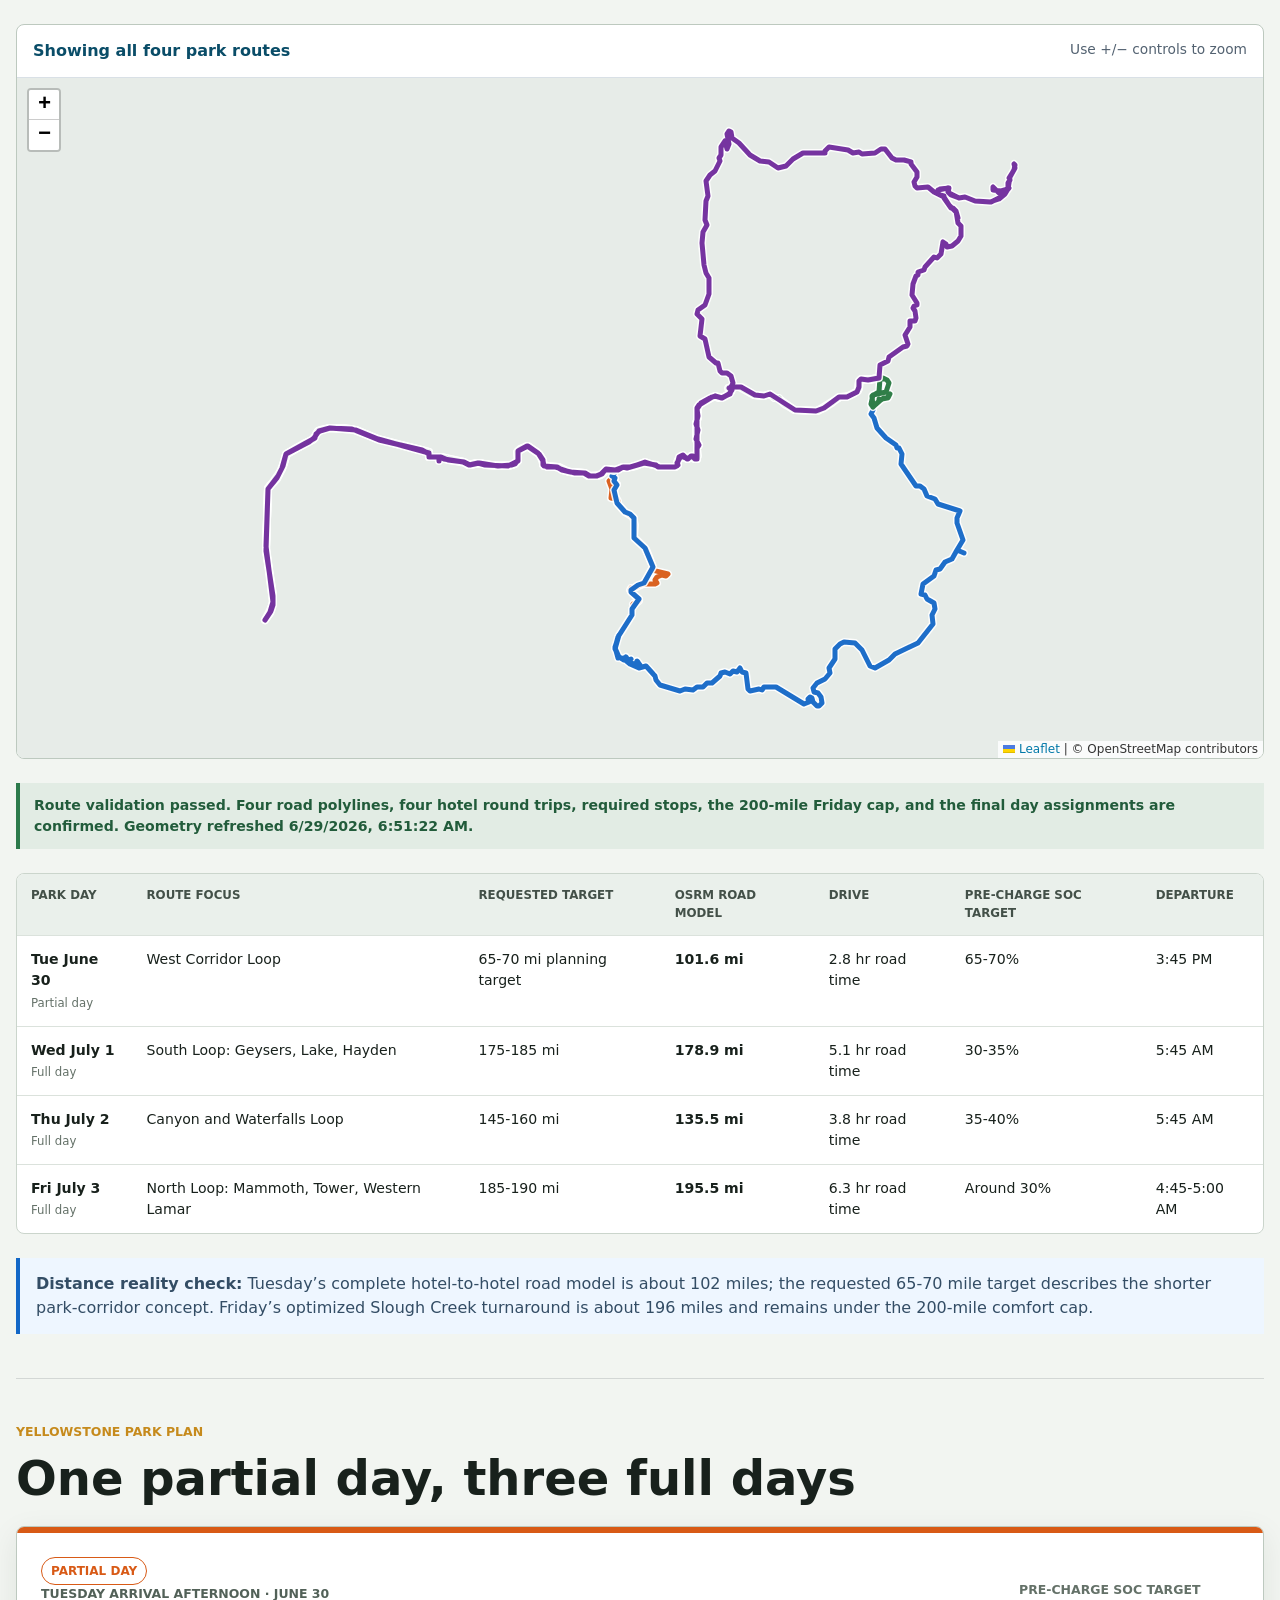
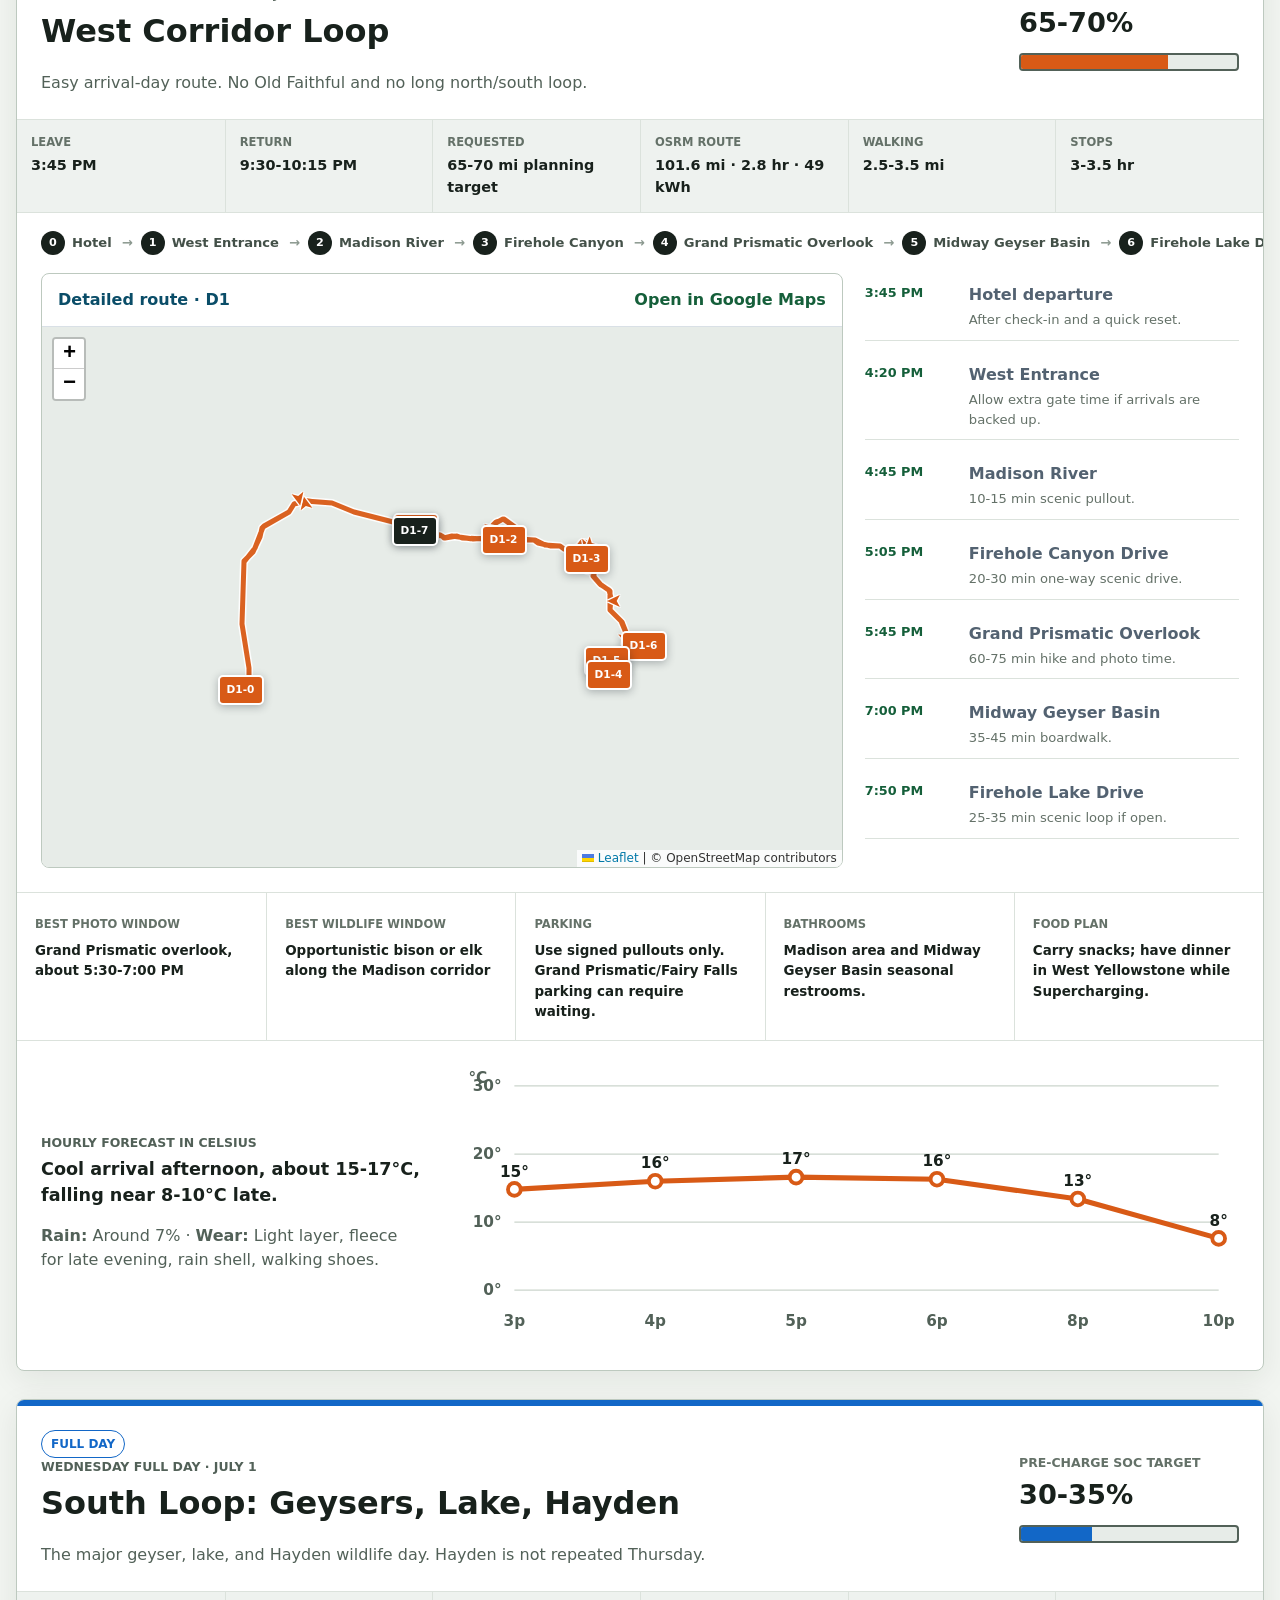
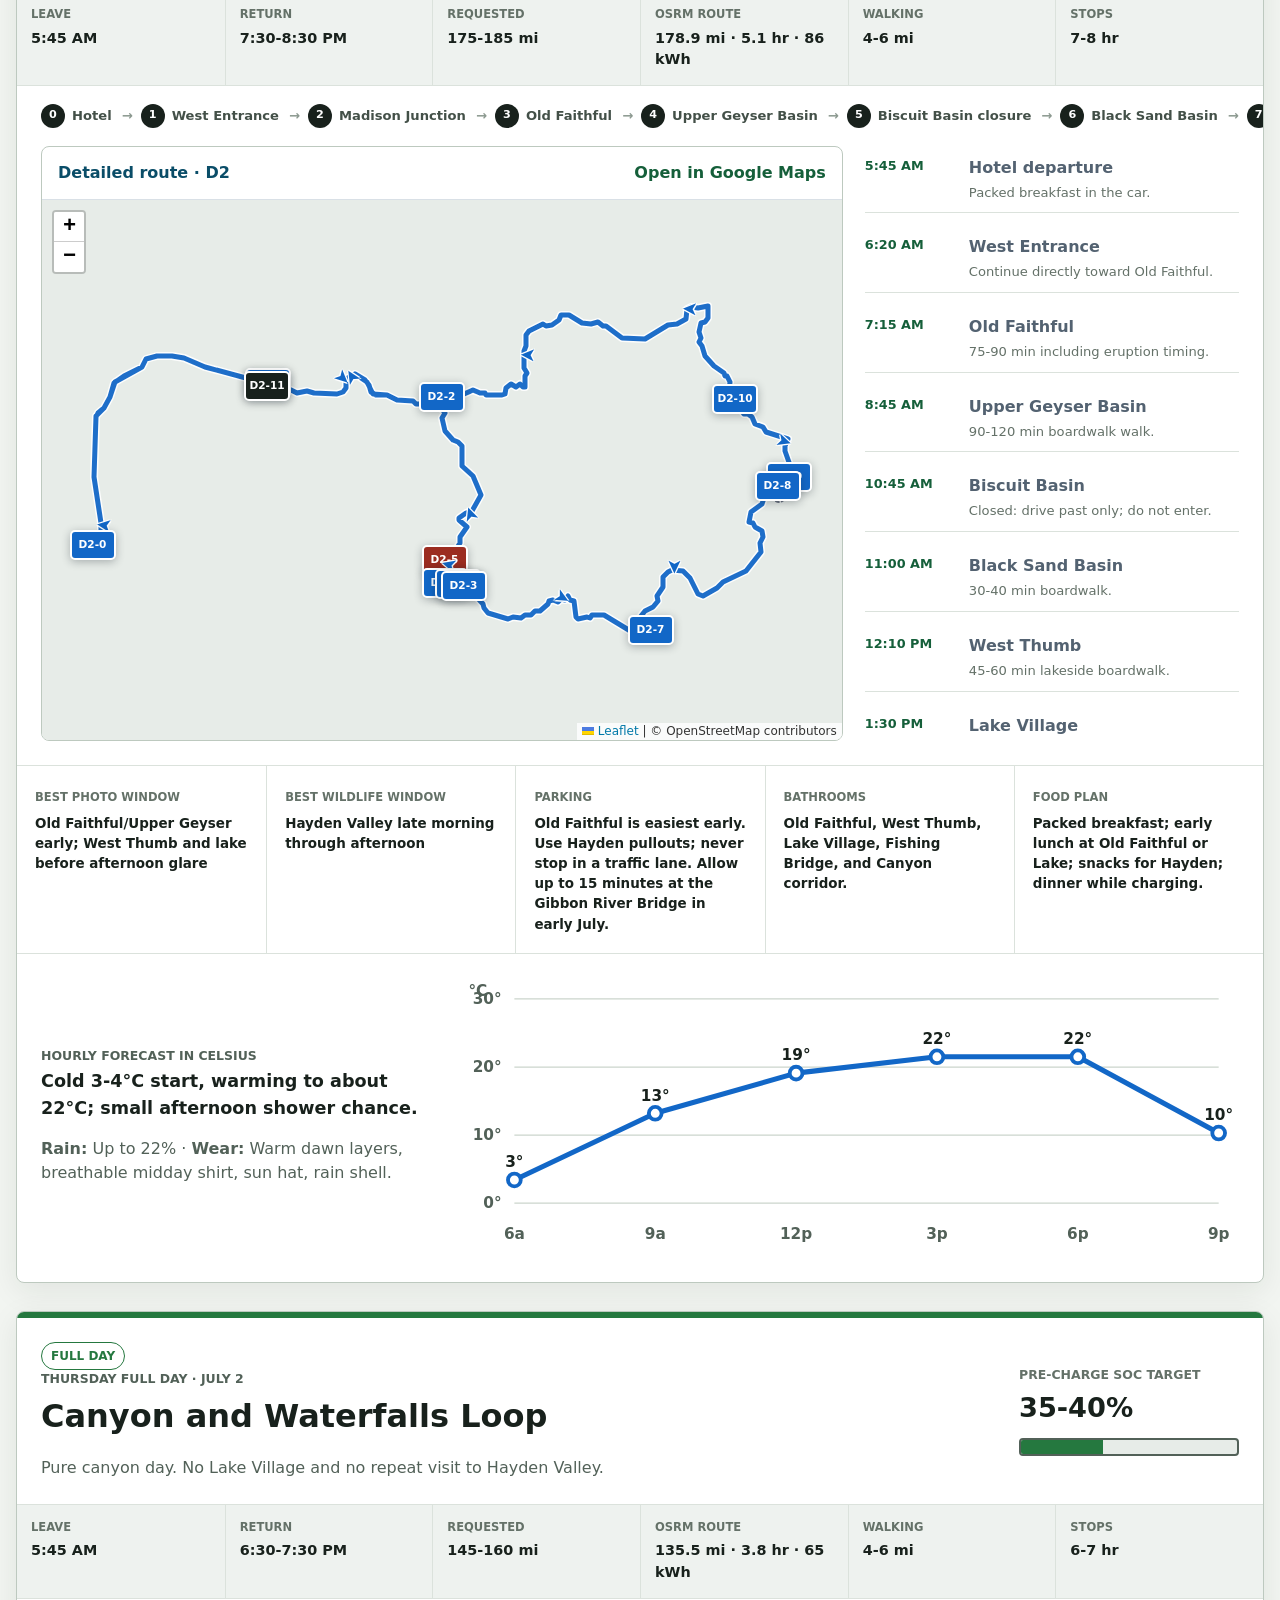
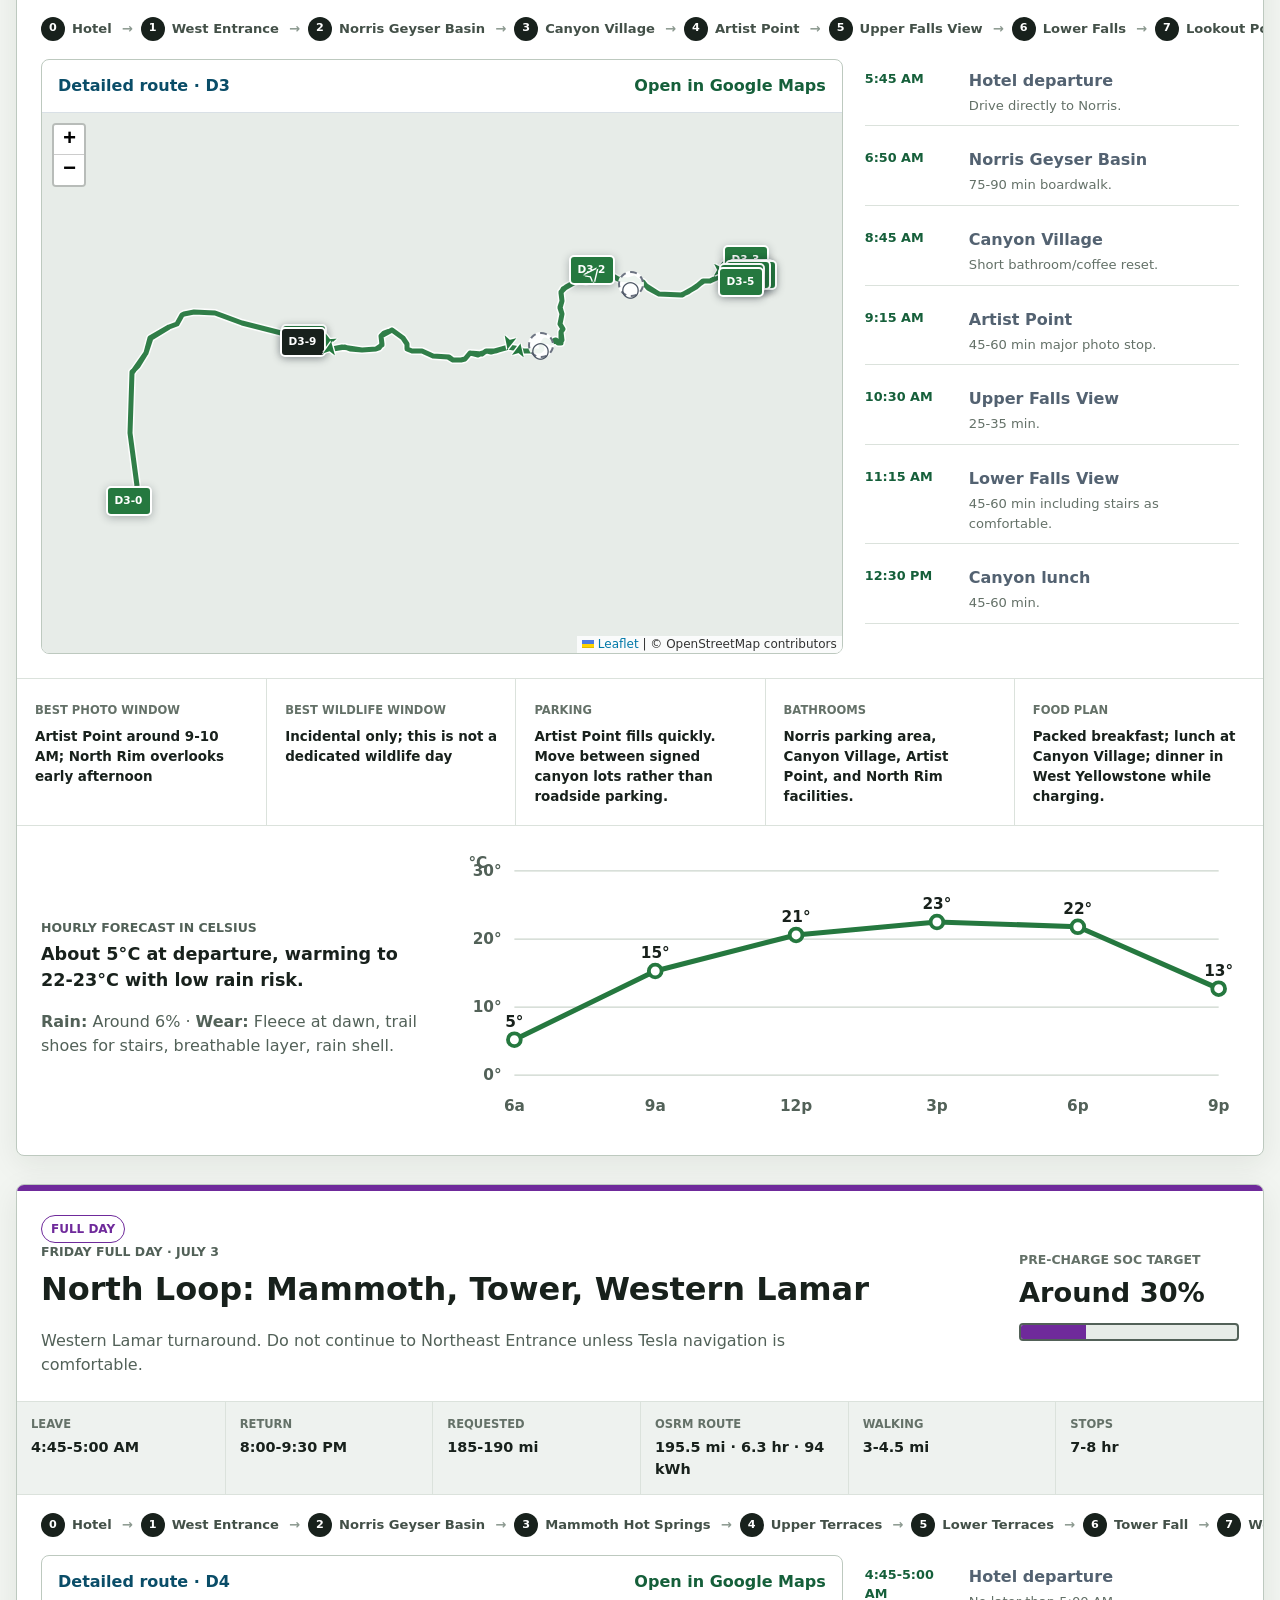
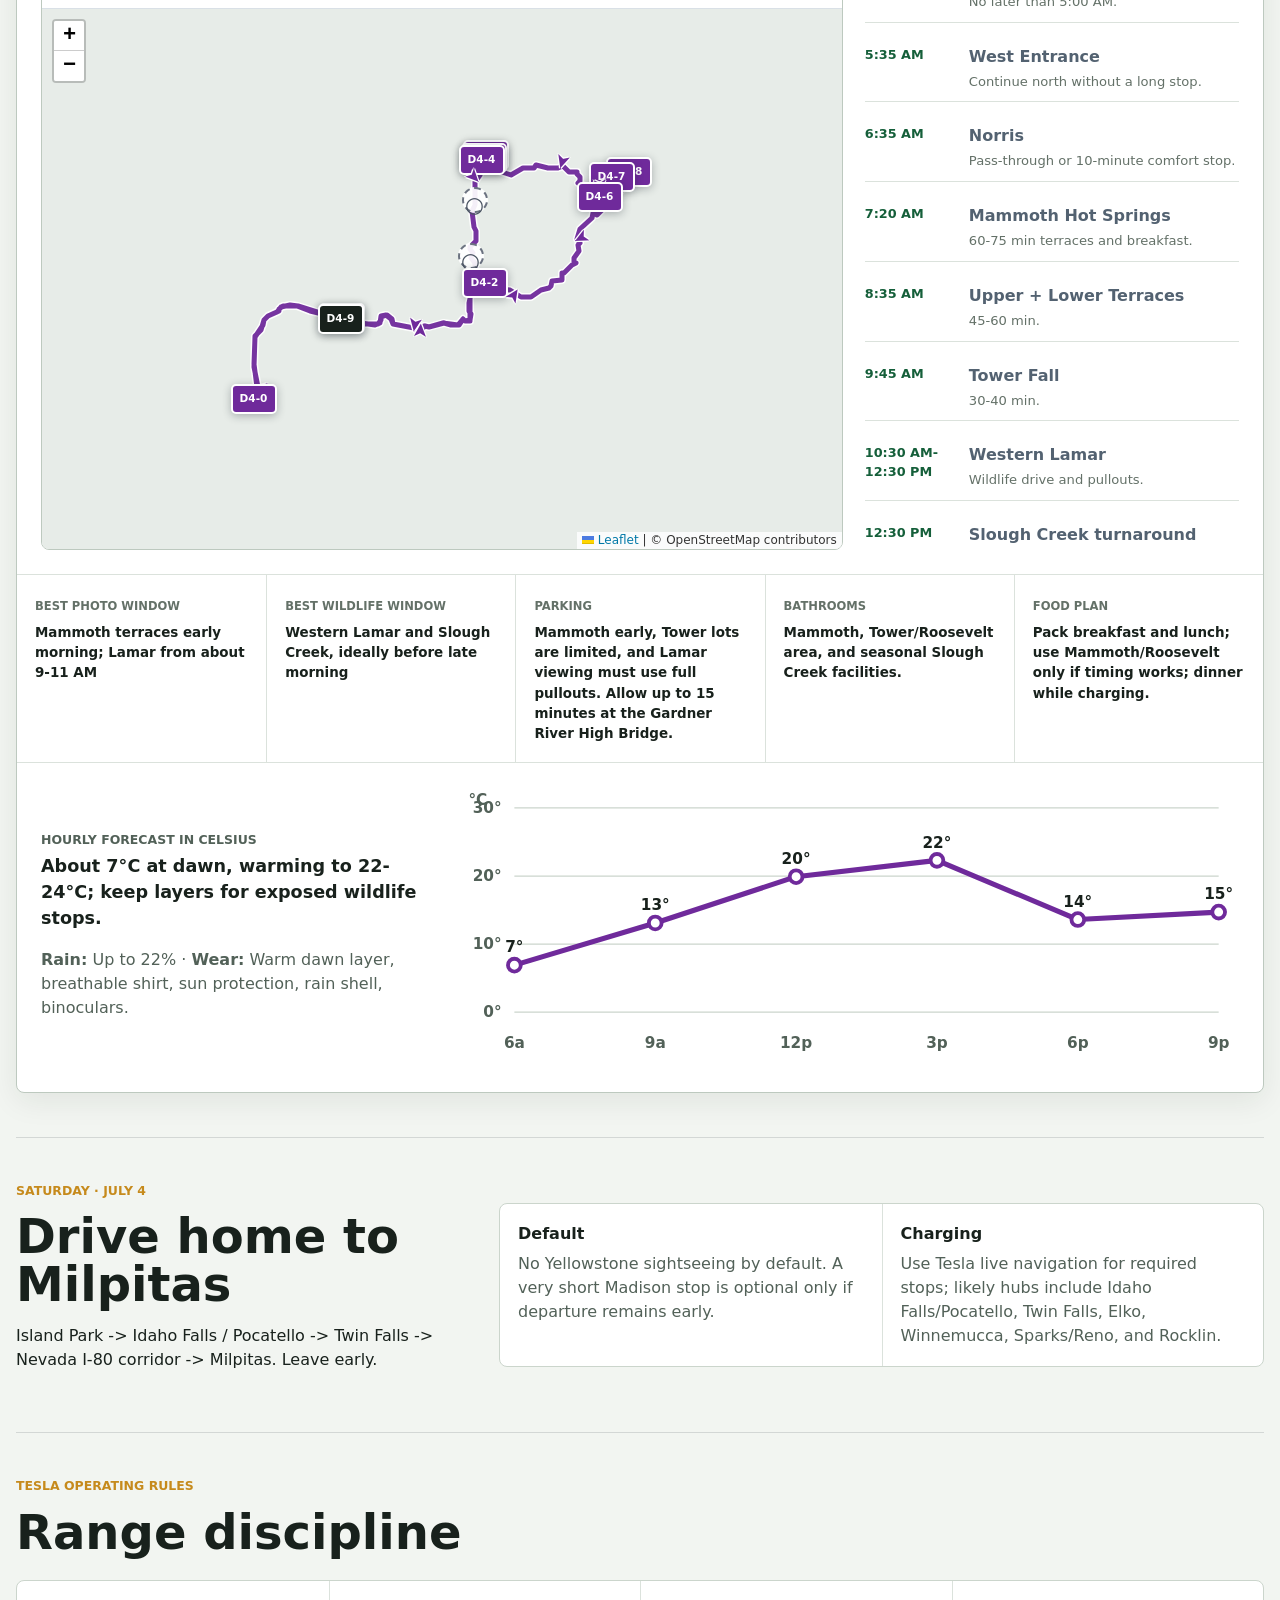
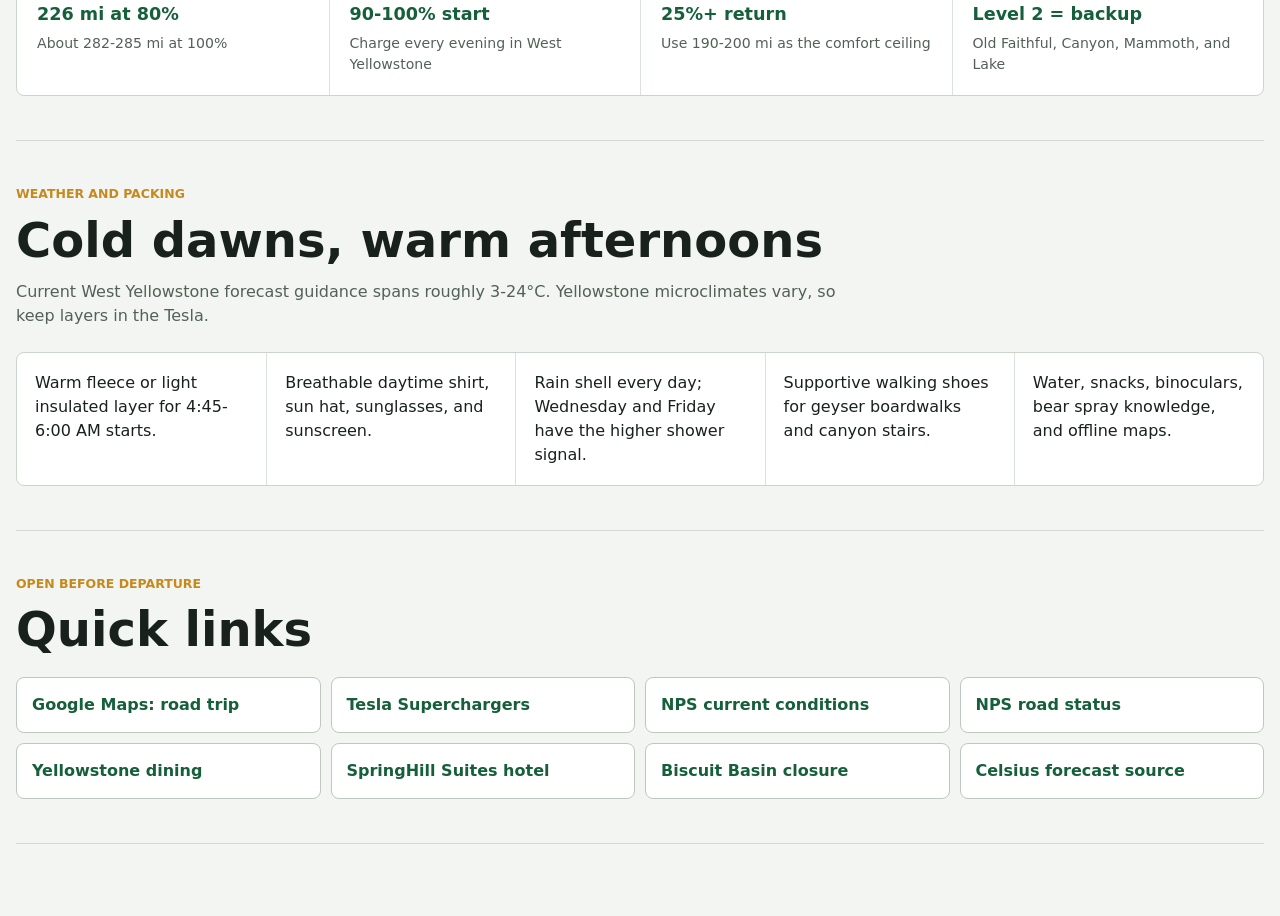
==== commit 57dd6021: "Finalize Yellowstone 3.5-day Tesla itinerary" ====
--- a/reports/yellowstone-tesla-itinerary/index.html
+++ b/reports/yellowstone-tesla-itinerary/index.html
@@ -3,92 +3,65 @@
   <head>
     <meta charset="utf-8" />
     <meta name="viewport" content="width=device-width, initial-scale=1" />
-    <title>Yellowstone Tesla 4-Day Itinerary | Codex Reports</title>
+    <title>Yellowstone 3.5-Day Optimized Tesla Itinerary</title>
     <meta
       name="description"
-      content="A Tesla road trip from Milpitas to Yellowstone followed by a focused 4-day Yellowstone itinerary."
+      content="A friend-shareable Tesla road trip and final 3.5-day Yellowstone itinerary based at SpringHill Suites Island Park Yellowstone."
     />
     <link rel="stylesheet" href="../../assets/vendor/leaflet/leaflet.css" />
     <link rel="stylesheet" href="../../assets/styles.css" />
   </head>
-  <body class="trip-page">
+  <body class="trip-page final-itinerary">
     <main class="trip-shell">
-      <nav class="report-nav">
+      <nav class="report-nav" aria-label="Report sections">
         <a href="../../">Codex Reports</a>
-        <a href="#road-trip">Drive to Yellowstone</a>
-        <a href="#optimizer">Park map</a>
+        <a href="#road-trip">Road trip</a>
+        <a href="#master-map">Park map</a>
+        <a href="#daily-plan">Daily plan</a>
+        <a href="#quick-links">Quick links</a>
       </nav>
 
-      <header class="trip-hero">
+      <header class="trip-hero final-hero">
         <div>
-          <p class="eyebrow">Shareable trip plan</p>
-          <h1>Yellowstone 4-Day Tesla Itinerary</h1>
+          <p class="eyebrow">Final optimized plan · June 29-July 4, 2026</p>
+          <h1>Yellowstone 3.5-Day Optimized Tesla Itinerary</h1>
           <p class="report-summary">
-            Road trip from Milpitas on June 29, arriving near Yellowstone on
-            June 30, followed by four park days through July 3, 2026. Built
-            around Tesla charging, Indian food stops, scenic loops, and wildlife
-            windows for a 2021 Tesla Model Y Long Range.
-          </p>
-        </div>
-        <aside class="trip-card">
-          <span class="status">Tesla-focused</span>
-          <strong>Daily rule</strong>
-          <p>Start at 95%, finish at 25% or higher, and recharge before the hotel when required.</p>
+            Two driving days to Island Park, one arrival-afternoon Yellowstone
+            loop, three full park days, and a July 4 drive home to Milpitas.
+            West Entrance is the normal gate throughout.
+          </p>
+        </div>
+        <aside class="trip-card final-trip-card">
+          <strong>Actual park time</strong>
+          <p>Tue Jun 30: partial afternoon</p>
+          <p>Wed Jul 1-Fri Jul 3: three full days</p>
+          <p>Sat Jul 4: drive home</p>
         </aside>
       </header>
 
-      <section class="trip-stats" aria-label="Trip summary">
-        <article>
-          <span>4 days</span>
-          <strong>Loop-based plan</strong>
-        </article>
-        <article>
-          <span>West Entrance</span>
-          <strong>Primary base</strong>
-        </article>
-        <article>
-          <span>3 days ≤200 mi</span>
-          <strong>Day 4: 211 mi</strong>
-        </article>
-        <article>
-          <span>33%+ pre-charge</span>
-          <strong>Modeled daily buffer</strong>
-        </article>
-      </section>
-
-      <section class="trip-section">
-        <div class="section-heading">
-          <p class="eyebrow">Daily focus</p>
-          <h2>Pick a day</h2>
-        </div>
-        <div class="day-tabs" role="tablist" aria-label="Yellowstone itinerary days">
-          <button class="day-tab active" type="button" data-day="day1">Day 1</button>
-          <button class="day-tab" type="button" data-day="day2">Day 2</button>
-          <button class="day-tab" type="button" data-day="day3">Day 3</button>
-          <button class="day-tab" type="button" data-day="day4">Day 4</button>
-        </div>
-        <article class="day-focus" id="dayFocus">
-          <p class="eyebrow">Day 1 · Jun 30 Tue</p>
-          <h3>West Yellowstone and Grand Prismatic</h3>
+      <section class="trip-stats" aria-label="Final trip summary">
+        <article><span>3.5 park days</span><strong>Not four full days</strong></article>
+        <article><span>West Entrance</span><strong>Primary gate every day</strong></article>
+        <article><span>190-200 mi</span><strong>Tesla comfort cap</strong></article>
+        <article><span>25%+</span><strong>Preferred return SOC</strong></article>
+      </section>
+
+      <section class="plan-alert" aria-label="Critical planning notes">
+        <strong>Two critical corrections</strong>
+        <p>
+          Tuesday begins only after the 2:30-3:30 PM hotel arrival, so Old
+          Faithful moves to Wednesday. NPS still lists Biscuit Basin as closed;
+          it is a drive-past checkpoint, not a visit.
+        </p>
+      </section>
+
+      <section id="road-trip" class="trip-section final-section">
+        <div class="section-heading">
+          <p class="eyebrow">Trip to Yellowstone</p>
+          <h2>Milpitas → Twin Falls → Island Park</h2>
           <p>
-            Easy arrival afternoon with Madison River, Grand Prismatic Overlook,
-            Firehole Lake Drive, and return to hotel.
-          </p>
-          <dl>
-            <div><dt>Estimated miles</dt><dd>~70</dd></div>
-            <div><dt>Battery end</dt><dd>55-65%</dd></div>
-            <div><dt>Energy style</dt><dd>Light warm-up day</dd></div>
-          </dl>
-        </article>
-      </section>
-
-      <section id="road-trip" class="trip-section arrival-section">
-        <div class="section-heading">
-          <p class="eyebrow">Journey to Yellowstone</p>
-          <h2>Milpitas to Island Park in two days</h2>
-          <p>
-            Approximately 600–630 miles, 14.5–15.5 hours of driving, and
-            18.5–20 hours including charging and meal stops.
+            Keep Indian meals close to the route and charge to roughly 90% at
+            major stops. Optional chargers are backups, not mandatory stops.
           </p>
         </div>
 
@@ -96,438 +69,174 @@
           <a href="../../assets/images/milpitas-to-yellowstone-road-trip.png">
             <img
               src="../../assets/images/milpitas-to-yellowstone-road-trip.png"
-              alt="Two-day Tesla route map from Milpitas California to Island Park Yellowstone with Superchargers, Indian restaurants, and overnight stops"
+              alt="Two-day Tesla route from Milpitas to Island Park with Superchargers, Indian restaurants, and overnight hotels"
             />
           </a>
           <figcaption>
-            Full driving plan with Tesla Superchargers, Indian restaurants,
-            optional stops, and overnight hotels.
+            Required chargers are primary; optional Colfax, Fernley, Battle
+            Mountain, and Rexburg stops remain backups.
           </figcaption>
         </figure>
 
-        <div class="arrival-days">
-          <article class="arrival-day day-one-drive">
-            <div>
-              <p class="eyebrow">Day 1 · June 29</p>
-              <h3>Milpitas → Twin Falls</h3>
-              <p class="arrival-route">
-                Milpitas → Rocklin/Colfax → Sparks/Reno → Winnemucca → Elko or
-                Battle Mountain → Twin Falls
-              </p>
-            </div>
-            <dl class="arrival-metrics">
-              <div><dt>Driving</dt><dd>10.5–11 hr</dd></div>
-              <div><dt>With stops</dt><dd>13–14 hr</dd></div>
-              <div><dt>Start</dt><dd>10:30 AM PT</dd></div>
-            </dl>
-            <div class="arrival-details">
-              <div>
-                <h4>Charging plan</h4>
-                <p>
-                  Rocklin or optional Colfax, Sparks/Reno, Winnemucca, Elko,
-                  optional Battle Mountain, then Twin Falls.
-                </p>
-              </div>
-              <div>
-                <h4>Food near the route</h4>
-                <p>
-                  Chat Bhavan, Tandoori Flame, Himalayan Kitchen, India Bistro,
-                  Swad Indian Cuisine, or Bombay Palace.
-                </p>
-              </div>
-            </div>
-            <p class="overnight-note">
-              <strong>Overnight:</strong> SureStay Hotel by Best Western Twin
-              Falls. Expected arrival around 11:30 PM–12:30 AM MT.
-            </p>
-          </article>
-
-          <article class="arrival-day day-two-drive">
-            <div>
-              <p class="eyebrow">Day 2 · June 30</p>
-              <h3>Twin Falls → Yellowstone hotel</h3>
-              <p class="arrival-route">
-                Twin Falls → Pocatello → Idaho Falls → optional Rexburg →
-                SpringHill Suites Island Park Yellowstone
-              </p>
-            </div>
-            <dl class="arrival-metrics">
-              <div><dt>Driving</dt><dd>4–4.5 hr</dd></div>
-              <div><dt>With stops</dt><dd>5.5–6 hr</dd></div>
-              <div><dt>Arrival</dt><dd>2:30–3:30 PM MT</dd></div>
-            </dl>
-            <div class="arrival-details">
-              <div>
-                <h4>Charging plan</h4>
-                <p>
-                  Leave Twin Falls well charged, then use Pocatello and Idaho
-                  Falls. Rexburg is an optional final top-up.
-                </p>
-              </div>
-              <div>
-                <h4>Food near the route</h4>
-                <p>
-                  Little India in Pocatello, India House in Idaho Falls, or
-                  Chutneys in Rexburg.
-                </p>
-              </div>
-            </div>
-            <p class="overnight-note">
-              <strong>Destination:</strong> SpringHill Suites by Marriott Island
-              Park Yellowstone, ready for the Day 1 afternoon park route.
-            </p>
-          </article>
-        </div>
-
-        <p class="road-trip-guidance">
-          Charge to roughly 90% at major stops, keep optional chargers as
-          backups, and allow extra time for traffic, weather, meals, and late
-          arrival check-in.
-        </p>
-      </section>
-
-      <section id="optimizer" class="trip-section optimizer-section">
-        <div class="optimizer-heading">
-          <div>
-            <p class="eyebrow">Interactive road map</p>
-            <h2>Actual roads, stops, and charging</h2>
-            <p>
-              OpenStreetMap tiles with OSRM road geometry. Select one day for
-              numbered stops or show all four colored routes together.
-            </p>
-          </div>
-        </div>
-
-        <div class="map-day-selector" role="group" aria-label="Map route day">
-          <button class="map-day-button active" type="button" data-map-day="day1" aria-pressed="true">Day 1</button>
-          <button class="map-day-button" type="button" data-map-day="day2" aria-pressed="false">Day 2</button>
-          <button class="map-day-button" type="button" data-map-day="day3" aria-pressed="false">Day 3</button>
-          <button class="map-day-button" type="button" data-map-day="day4" aria-pressed="false">Day 4</button>
-          <button class="map-day-button" type="button" data-map-day="all" aria-pressed="false">Show all</button>
-        </div>
-
-        <div class="route-map-shell">
-          <div class="map-toolbar">
-            <strong id="mapStatus">Loading road routes…</strong>
-            <span>Use +/− controls to zoom</span>
-          </div>
-          <div id="routeMap" aria-label="Interactive Yellowstone daily road route map"></div>
-        </div>
-
-        <div class="map-validation" id="mapValidation" role="status">Validating routes…</div>
-
-        <div class="table-scroll route-summary-table">
-          <table class="route-table">
+        <div class="table-scroll final-table-shell">
+          <table class="final-table">
             <thead>
               <tr>
                 <th>Day</th>
-                <th>Ordered stops</th>
-                <th>Gate used</th>
-                <th>Miles</th>
-                <th>Drive time</th>
-                <th>Charge stop</th>
-                <th>End SOC</th>
+                <th>Route</th>
+                <th>Required Superchargers</th>
+                <th>Optional backups</th>
+                <th>Indian food</th>
+                <th>Overnight / arrival</th>
+              </tr>
+            </thead>
+            <tbody id="roadTripTableBody"></tbody>
+          </table>
+        </div>
+      </section>
+
+      <section class="trip-section final-section priority-section">
+        <div class="section-heading">
+          <p class="eyebrow">Decision guide</p>
+          <h2>Protect the must-see list</h2>
+        </div>
+        <div class="priority-grid">
+          <article>
+            <h3>Must-see</h3>
+            <ul id="mustSeeList"></ul>
+          </article>
+          <article>
+            <h3>Optional</h3>
+            <ul id="optionalList"></ul>
+          </article>
+          <article>
+            <h3>Skip unless extra time</h3>
+            <ul id="skipList"></ul>
+          </article>
+        </div>
+      </section>
+
+      <section id="master-map" class="trip-section final-section">
+        <div class="section-heading">
+          <p class="eyebrow">Master park overview</p>
+          <h2>Four color-coded routes</h2>
+          <p>
+            Orange Tuesday, blue Wednesday, green Thursday, purple Friday.
+            Solid numbered markers are required; gray markers are optional.
+          </p>
+        </div>
+
+        <div class="master-map-controls" role="group" aria-label="Master map route">
+          <button type="button" data-master-day="all" class="active" aria-pressed="true">Show all</button>
+          <button type="button" data-master-day="day1" aria-pressed="false">Tuesday</button>
+          <button type="button" data-master-day="day2" aria-pressed="false">Wednesday</button>
+          <button type="button" data-master-day="day3" aria-pressed="false">Thursday</button>
+          <button type="button" data-master-day="day4" aria-pressed="false">Friday</button>
+        </div>
+
+        <div class="final-map-shell">
+          <div class="map-toolbar">
+            <strong id="masterMapStatus">Loading all routes…</strong>
+            <span>Use +/− controls to zoom</span>
+          </div>
+          <div id="masterRouteMap" class="master-route-map" aria-label="Master Yellowstone route map"></div>
+        </div>
+
+        <div id="mapValidation" class="map-validation" role="status">Validating routes…</div>
+
+        <div class="table-scroll final-table-shell">
+          <table class="final-table route-plan-table">
+            <thead>
+              <tr>
+                <th>Park day</th>
+                <th>Route focus</th>
+                <th>Requested target</th>
+                <th>OSRM road model</th>
+                <th>Drive</th>
+                <th>Pre-charge SOC target</th>
+                <th>Departure</th>
               </tr>
             </thead>
             <tbody id="routeSummaryBody"></tbody>
           </table>
         </div>
-        <p class="optimizer-caveat">
-          <span id="routeGeneratedAt"></span> Coordinates are WGS84. Distances
-          exclude traffic, wildlife delays, parking searches, and closures.
-          Verify conditions in live navigation before departure.
+
+        <p class="distance-reality">
+          <strong>Distance reality check:</strong> Tuesday’s complete
+          hotel-to-hotel road model is about 102 miles; the requested 65-70 mile
+          target describes the shorter park-corridor concept. Friday’s optimized
+          Slough Creek turnaround is about 196 miles and remains under the
+          200-mile comfort cap.
         </p>
-        <div class="source-links" aria-label="Map data sources">
-          <a href="https://www.openstreetmap.org/copyright">OpenStreetMap data</a>
-          <a href="https://project-osrm.org/">OSRM routing</a>
-          <a href="https://www.nps.gov/articles/evcharging.htm">NPS Yellowstone EV charging</a>
-          <a href="https://www.marriott.com/en-us/hotels/idasl-springhill-suites-island-park-yellowstone/overview/">SpringHill Suites property</a>
-        </div>
-      </section>
-
-      <section class="trip-section itinerary-grid">
-        <details open>
-          <summary><span>Day 1</span> West Yellowstone + Grand Prismatic</summary>
-          <h4 class="stops-heading">All planned stops</h4>
-          <ol class="spot-list" data-route-day="day1">
-            <li data-location="hotel"><strong>SpringHill Suites</strong><span>Depart the hotel for the afternoon park route.</span></li>
-            <li data-location="westEntrance"><strong>West Entrance</strong><span>Enter Yellowstone and follow the Madison River corridor.</span></li>
-            <li data-location="madisonJunction"><strong>Madison Junction</strong><span>Scenic river junction and the turn toward the geyser basins.</span></li>
-            <li data-location="grandPrismatic"><strong>Grand Prismatic Spring</strong><span>Walk the Midway Geyser Basin boardwalk for the park’s largest hot spring.</span></li>
-            <li data-location="oldFaithful"><strong>Old Faithful</strong><span>Watch a geyser eruption and explore the historic inn and Upper Geyser Basin.</span></li>
-            <li data-location="westSupercharger"><strong>West Yellowstone Supercharger</strong><span>Optional top-up before the final hotel leg.</span></li>
-            <li data-location="hotel"><strong>SpringHill Suites</strong><span>Return to the hotel.</span></li>
-          </ol>
-          <p><strong>Drive:</strong> 111 miles. <strong>Estimated battery:</strong> ~82% after optional top-up.</p>
-          <div class="day-planner">
-            <article class="weather-card">
-              <h4>Hourly forecast in Celsius</h4>
-              <svg viewBox="0 0 340 160" role="img" aria-label="Day 1 hourly Celsius temperature line graph">
-                <polyline class="axis-line" points="46,120 314,120"></polyline>
-                <polyline class="axis-line" points="46,30 46,120"></polyline>
-                <polyline class="grid-line" points="46,120 314,120"></polyline>
-                <polyline class="grid-line" points="46,94 314,94"></polyline>
-                <polyline class="grid-line" points="46,69 314,69"></polyline>
-                <polyline class="grid-line" points="46,43 314,43"></polyline>
-                <g class="y-axis-labels">
-                  <text x="8" y="123">0°C</text><text x="2" y="97">10°C</text>
-                  <text x="2" y="72">20°C</text><text x="2" y="46">30°C</text>
-                </g>
-                <polyline class="temp-line day-one" points="54,113 102,86 150,73 198,66 246,67 294,87"></polyline>
-                <g class="temp-points">
-                  <circle cx="54" cy="113" r="4"></circle><circle cx="102" cy="86" r="4"></circle>
-                  <circle cx="150" cy="73" r="4"></circle><circle cx="198" cy="66" r="4"></circle>
-                  <circle cx="246" cy="67" r="4"></circle><circle cx="294" cy="87" r="4"></circle>
-                </g>
-                <g class="axis-labels">
-                  <text x="48" y="145">6a</text><text x="96" y="145">9a</text><text x="142" y="145">12p</text>
-                  <text x="190" y="145">3p</text><text x="238" y="145">6p</text><text x="286" y="145">9p</text>
-                </g>
-              </svg>
-              <p><strong>Forecast:</strong> ~3°C morning, ~21°C afternoon, ~13°C evening. Rain chance stays low.</p>
-            </article>
-            <article class="wear-card">
-              <h4>Clothes</h4>
-              <ul>
-                <li>Light base layer plus fleece or hoodie for the cool morning and evening.</li>
-                <li>Rain shell in the car; afternoon storms are common.</li>
-                <li>Comfortable walking shoes for overlook and boardwalks.</li>
-              </ul>
-            </article>
-            <article class="food-card">
-              <h4>Food that fits</h4>
-              <ul>
-                <li>Late lunch or early dinner in West Yellowstone before entering.</li>
-                <li>Carry snacks and water for Grand Prismatic and Firehole stops.</li>
-                <li>Dinner back in West Yellowstone after charging.</li>
-              </ul>
-            </article>
-          </div>
-        </details>
-
-        <details>
-          <summary><span>Day 2</span> Old Faithful + Yellowstone Lake</summary>
-          <h4 class="stops-heading">All planned stops</h4>
-          <ol class="spot-list" data-route-day="day2">
-            <li data-location="hotel"><strong>SpringHill Suites</strong><span>Early hotel departure for the south loop.</span></li>
-            <li data-location="westEntrance"><strong>West Entrance</strong><span>Enter Yellowstone through the west gate.</span></li>
-            <li data-location="madisonJunction"><strong>Madison Junction</strong><span>Continue south along the Firehole River corridor.</span></li>
-            <li data-location="oldFaithful"><strong>Old Faithful</strong><span>See the geyser, visitor center, historic inn, and nearby thermal features.</span></li>
-            <li data-location="westThumb"><strong>West Thumb Geyser Basin</strong><span>Walk lakeside boardwalks with hot springs beside Yellowstone Lake.</span></li>
-            <li data-location="lakeYellowstone"><strong>Lake Yellowstone</strong><span>See the lakefront and historic Lake Yellowstone Hotel area.</span></li>
-            <li data-location="hotel"><strong>SpringHill Suites</strong><span>Return to the hotel through the West Entrance.</span></li>
-          </ol>
-          <p><strong>Drive:</strong> 175 miles. <strong>Estimated battery:</strong> ~33% end.</p>
-          <div class="day-planner">
-            <article class="weather-card">
-              <h4>Hourly forecast in Celsius</h4>
-              <svg viewBox="0 0 340 160" role="img" aria-label="Day 2 hourly Celsius temperature line graph">
-                <polyline class="axis-line" points="46,120 314,120"></polyline>
-                <polyline class="axis-line" points="46,30 46,120"></polyline>
-                <polyline class="grid-line" points="46,120 314,120"></polyline>
-                <polyline class="grid-line" points="46,94 314,94"></polyline>
-                <polyline class="grid-line" points="46,69 314,69"></polyline>
-                <polyline class="grid-line" points="46,43 314,43"></polyline>
-                <g class="y-axis-labels">
-                  <text x="8" y="123">0°C</text><text x="2" y="97">10°C</text>
-                  <text x="2" y="72">20°C</text><text x="2" y="46">30°C</text>
-                </g>
-                <polyline class="temp-line day-two" points="54,113 102,83 150,62 198,54 246,55 294,80"></polyline>
-                <g class="temp-points">
-                  <circle cx="54" cy="113" r="4"></circle><circle cx="102" cy="83" r="4"></circle>
-                  <circle cx="150" cy="62" r="4"></circle><circle cx="198" cy="54" r="4"></circle>
-                  <circle cx="246" cy="55" r="4"></circle><circle cx="294" cy="80" r="4"></circle>
-                </g>
-                <g class="axis-labels">
-                  <text x="48" y="145">6a</text><text x="96" y="145">9a</text><text x="142" y="145">12p</text>
-                  <text x="190" y="145">3p</text><text x="238" y="145">6p</text><text x="286" y="145">9p</text>
-                </g>
-              </svg>
-              <p><strong>Forecast:</strong> ~3°C morning, ~26°C afternoon, ~16°C evening near West Yellowstone.</p>
-            </article>
-            <article class="wear-card">
-              <h4>Clothes</h4>
-              <ul>
-                <li>Layered top, windbreaker, and sun hat.</li>
-                <li>Lake stops can feel cooler and windier than Old Faithful.</li>
-                <li>Bring sunglasses; boardwalk glare can be strong midday.</li>
-              </ul>
-            </article>
-            <article class="food-card">
-              <h4>Food that fits</h4>
-              <ul>
-                <li>Breakfast or coffee at Old Faithful Inn, Snow Lodge, or Bear Paw Deli.</li>
-                <li>Lunch around Old Faithful before the lake loop.</li>
-                <li>Backup grab-and-go near Lake Hotel Deli or Lake Lodge cafeteria.</li>
-              </ul>
-            </article>
-          </div>
-        </details>
-
-        <details>
-          <summary><span>Day 3</span> Canyon + Hayden Wildlife</summary>
-          <h4 class="stops-heading">All planned stops</h4>
-          <ol class="spot-list" data-route-day="day3">
-            <li data-location="hotel"><strong>SpringHill Suites</strong><span>Depart early with breakfast and wildlife gear ready.</span></li>
-            <li data-location="westEntrance"><strong>West Entrance</strong><span>Enter the park and follow the Madison River.</span></li>
-            <li data-location="madisonJunction"><strong>Madison Junction</strong><span>Turn north toward Norris and the Grand Loop Road.</span></li>
-            <li data-location="norris"><strong>Norris Geyser Basin</strong><span>Explore Porcelain Basin or Back Basin in Yellowstone’s hottest thermal area.</span></li>
-            <li data-location="canyonVillage"><strong>Canyon Village</strong><span>Food, restrooms, visitor services, and access to the canyon area.</span></li>
-            <li data-location="artistPoint"><strong>Artist Point</strong><span>Classic view of Lower Falls and the Grand Canyon of the Yellowstone.</span></li>
-            <li data-location="haydenValley"><strong>Hayden Valley</strong><span>Wildlife viewing for bison, elk, and possible bears or wolves from safe pullouts.</span></li>
-            <li data-location="hotel"><strong>SpringHill Suites</strong><span>Return to the hotel through the West Entrance.</span></li>
-          </ol>
-          <p><strong>Drive:</strong> 148 miles. <strong>Estimated battery:</strong> ~43% end.</p>
-          <div class="day-planner">
-            <article class="weather-card">
-              <h4>Hourly forecast in Celsius</h4>
-              <svg viewBox="0 0 340 160" role="img" aria-label="Day 3 hourly Celsius temperature line graph">
-                <polyline class="axis-line" points="46,120 314,120"></polyline>
-                <polyline class="axis-line" points="46,30 46,120"></polyline>
-                <polyline class="grid-line" points="46,120 314,120"></polyline>
-                <polyline class="grid-line" points="46,94 314,94"></polyline>
-                <polyline class="grid-line" points="46,69 314,69"></polyline>
-                <polyline class="grid-line" points="46,43 314,43"></polyline>
-                <g class="y-axis-labels">
-                  <text x="8" y="123">0°C</text><text x="2" y="97">10°C</text>
-                  <text x="2" y="72">20°C</text><text x="2" y="46">30°C</text>
-                </g>
-                <polyline class="temp-line day-three" points="54,104 102,73 150,49 198,43 246,43 294,70"></polyline>
-                <g class="temp-points">
-                  <circle cx="54" cy="104" r="4"></circle><circle cx="102" cy="73" r="4"></circle>
-                  <circle cx="150" cy="49" r="4"></circle><circle cx="198" cy="43" r="4"></circle>
-                  <circle cx="246" cy="43" r="4"></circle><circle cx="294" cy="70" r="4"></circle>
-                </g>
-                <g class="axis-labels">
-                  <text x="48" y="145">6a</text><text x="96" y="145">9a</text><text x="142" y="145">12p</text>
-                  <text x="190" y="145">3p</text><text x="238" y="145">6p</text><text x="286" y="145">9p</text>
-                </g>
-              </svg>
-              <p><strong>Forecast:</strong> ~6°C morning, ~31°C afternoon, ~19°C evening. Dry forecast.</p>
-            </article>
-            <article class="wear-card">
-              <h4>Clothes</h4>
-              <ul>
-                <li>Warm morning layer for early Hayden Valley wildlife viewing.</li>
-                <li>Trail shoes with grip for canyon viewpoints and stairs.</li>
-                <li>Breathable shirt for afternoon heat; keep rain shell as a park habit.</li>
-              </ul>
-            </article>
-            <article class="food-card">
-              <h4>Food that fits</h4>
-              <ul>
-                <li>Pack breakfast or grab coffee before entering to reach wildlife earlier.</li>
-                <li>Lunch at Canyon Lodge Eatery or Falls Cafe near the route.</li>
-                <li>Carry a picnic/snack kit so wildlife delays do not wreck dinner timing.</li>
-              </ul>
-            </article>
-          </div>
-        </details>
-
-        <details>
-          <summary><span>Day 4</span> Mammoth + Western Lamar Valley</summary>
-          <h4 class="stops-heading">All planned stops</h4>
-          <ol class="spot-list" data-route-day="day4">
-            <li data-location="hotel"><strong>SpringHill Suites</strong><span>Very early departure for the longest driving day.</span></li>
-            <li data-location="westEntrance"><strong>West Entrance</strong><span>Enter Yellowstone before peak gate traffic.</span></li>
-            <li data-location="madisonJunction"><strong>Madison Junction</strong><span>Turn north toward Norris and Mammoth.</span></li>
-            <li data-location="norris"><strong>Norris Geyser Basin</strong><span>Brief scenic stop or pass-through depending on wildlife timing.</span></li>
-            <li data-location="mammoth"><strong>Mammoth Hot Springs</strong><span>See the travertine terraces, historic district, and resident elk area.</span></li>
-            <li data-location="towerFall"><strong>Tower Fall</strong><span>View the 132-foot waterfall and the Tower Creek canyon.</span></li>
-            <li data-location="lamarValley"><strong>Lamar Valley</strong><span>Primary wildlife window for bison, pronghorn, bears, and possible wolves.</span></li>
-            <li data-location="westSupercharger"><strong>West Yellowstone Supercharger</strong><span>Required charge before returning to Island Park.</span></li>
-            <li data-location="hotel"><strong>SpringHill Suites</strong><span>Return to the hotel after charging.</span></li>
-          </ol>
-          <p><strong>Drive:</strong> 211 miles. <strong>Estimated battery:</strong> ~82% after required top-up.</p>
-          <div class="day-planner">
-            <article class="weather-card">
-              <h4>Hourly forecast in Celsius</h4>
-              <svg viewBox="0 0 340 160" role="img" aria-label="Day 4 hourly Celsius temperature line graph">
-                <polyline class="axis-line" points="46,120 314,120"></polyline>
-                <polyline class="axis-line" points="46,30 46,120"></polyline>
-                <polyline class="grid-line" points="46,120 314,120"></polyline>
-                <polyline class="grid-line" points="46,94 314,94"></polyline>
-                <polyline class="grid-line" points="46,69 314,69"></polyline>
-                <polyline class="grid-line" points="46,43 314,43"></polyline>
-                <g class="y-axis-labels">
-                  <text x="8" y="123">0°C</text><text x="2" y="97">10°C</text>
-                  <text x="2" y="72">20°C</text><text x="2" y="46">30°C</text>
-                </g>
-                <polyline class="temp-line day-four" points="54,95 102,65 150,38 198,37 246,44 294,66"></polyline>
-                <g class="temp-points">
-                  <circle cx="54" cy="95" r="4"></circle><circle cx="102" cy="65" r="4"></circle>
-                  <circle cx="150" cy="38" r="4"></circle><circle cx="198" cy="37" r="4"></circle>
-                  <circle cx="246" cy="44" r="4"></circle><circle cx="294" cy="66" r="4"></circle>
-                </g>
-                <g class="axis-labels">
-                  <text x="48" y="145">6a</text><text x="96" y="145">9a</text><text x="142" y="145">12p</text>
-                  <text x="190" y="145">3p</text><text x="238" y="145">6p</text><text x="286" y="145">9p</text>
-                </g>
-              </svg>
-              <p><strong>Forecast:</strong> ~10°C morning, ~32°C afternoon, ~21°C evening. Warmest day.</p>
-            </article>
-            <article class="wear-card">
-              <h4>Clothes</h4>
-              <ul>
-                <li>Convertible layers: cool morning, hot Mammoth/Lamar afternoon.</li>
-                <li>Breathable shirt, sun protection, and a light insulating layer.</li>
-                <li>Keep binoculars and a warm layer handy for Lamar stops.</li>
-              </ul>
-            </article>
-            <article class="food-card">
-              <h4>Food that fits</h4>
-              <ul>
-                <li>Early breakfast packed in the car to protect the long driving day.</li>
-                <li>Lunch at Mammoth Hotel Dining Room or Terrace Grill.</li>
-                <li>Roosevelt Lodge Dining Room is a route-friendly option if timing works.</li>
-              </ul>
-            </article>
-          </div>
-        </details>
-      </section>
-
-      <section class="trip-section weather-note">
-        <p class="eyebrow">Weather context</p>
-        <h2>Forecast and packing assumptions</h2>
-        <p>
-          The temperature curves above use Open-Meteo hourly forecast data for
-          West Yellowstone in Celsius, sampled at 6a, 9a, 12p, 3p, 6p, and 9p.
-          Yellowstone's official guidance still matters: weather changes quickly,
-          nights are cool, and afternoon thunderstorms can happen in summer.
-          Refresh the forecast a day or two before departure and keep rain gear
-          plus warm layers in the Tesla.
-        </p>
-        <div class="source-links">
-          <a href="https://api.open-meteo.com/v1/forecast?latitude=44.6621&longitude=-111.1041&hourly=temperature_2m,precipitation_probability,weather_code&temperature_unit=celsius&timezone=America%2FDenver&start_date=2026-06-30&end_date=2026-07-03">Open-Meteo Forecast</a>
-          <a href="https://www.nps.gov/yell/planyourvisit/weather.htm">NPS Yellowstone Weather</a>
-          <a href="https://www.nps.gov/yell/planyourvisit/wheretoeat.htm">NPS Food &amp; Dining</a>
-          <a href="https://www.yellowstonenationalparklodges.com/dining/">Yellowstone Lodges Dining</a>
-        </div>
-      </section>
-
-      <section class="trip-section two-column">
-        <article>
-          <p class="eyebrow">Charging plan</p>
-          <h2>Tesla notes</h2>
-          <ul class="clean-list">
-            <li>Use the West Yellowstone Supercharger at Grizzly &amp; Wolf Discovery Center.</li>
-            <li>Charge every evening after returning.</li>
-            <li>Charge to 90-100% each night before the next loop.</li>
-            <li>Level 2 chargers at select park locations are backup options for longer stops.</li>
-          </ul>
-        </article>
-        <article>
-          <p class="eyebrow">Friend-friendly version</p>
-          <h2>Simple trip story</h2>
+      </section>
+
+      <section id="daily-plan" class="trip-section final-section">
+        <div class="section-heading">
+          <p class="eyebrow">Yellowstone park plan</p>
+          <h2>One partial day, three full days</h2>
+        </div>
+        <div id="dailyCards" class="daily-card-list"></div>
+      </section>
+
+      <section class="trip-section final-section drive-home-section">
+        <div>
+          <p class="eyebrow">Saturday · July 4</p>
+          <h2>Drive home to Milpitas</h2>
+          <p id="driveHomeRoute"></p>
+        </div>
+        <div class="drive-home-grid">
+          <div><strong>Default</strong><span id="driveHomeGuidance"></span></div>
+          <div><strong>Charging</strong><span id="driveHomeCharge"></span></div>
+        </div>
+      </section>
+
+      <section class="trip-section final-section tesla-section">
+        <div class="section-heading">
+          <p class="eyebrow">Tesla operating rules</p>
+          <h2>Range discipline</h2>
+        </div>
+        <div class="tesla-rules">
+          <div><strong>226 mi at 80%</strong><span>About 282-285 mi at 100%</span></div>
+          <div><strong>90-100% start</strong><span>Charge every evening in West Yellowstone</span></div>
+          <div><strong>25%+ return</strong><span>Use 190-200 mi as the comfort ceiling</span></div>
+          <div><strong>Level 2 = backup</strong><span>Old Faithful, Canyon, Mammoth, and Lake</span></div>
+        </div>
+      </section>
+
+      <section class="trip-section final-section packing-section">
+        <div class="section-heading">
+          <p class="eyebrow">Weather and packing</p>
+          <h2>Cold dawns, warm afternoons</h2>
           <p>
-            Day 1 is the colorful geyser warm-up. Day 2 is the classic Old
-            Faithful and lake loop. Day 3 is waterfalls, canyon views, and
-            wildlife. Day 4 is the big northern route with Mammoth, Tower Fall,
-            and the western Lamar Valley.
-          </p>
-        </article>
-      </section>
-
+            Current West Yellowstone forecast guidance spans roughly 3-24°C.
+            Yellowstone microclimates vary, so keep layers in the Tesla.
+          </p>
+        </div>
+        <ul class="packing-list">
+          <li>Warm fleece or light insulated layer for 4:45-6:00 AM starts.</li>
+          <li>Breathable daytime shirt, sun hat, sunglasses, and sunscreen.</li>
+          <li>Rain shell every day; Wednesday and Friday have the higher shower signal.</li>
+          <li>Supportive walking shoes for geyser boardwalks and canyon stairs.</li>
+          <li>Water, snacks, binoculars, bear spray knowledge, and offline maps.</li>
+        </ul>
+      </section>
+
+      <section id="quick-links" class="trip-section final-section">
+        <div class="section-heading">
+          <p class="eyebrow">Open before departure</p>
+          <h2>Quick links</h2>
+        </div>
+        <div class="quick-link-grid">
+          <a href="https://www.google.com/maps/dir/?api=1&origin=Milpitas%2C%20CA&destination=SpringHill%20Suites%20Island%20Park%20Yellowstone&waypoints=Twin%20Falls%2C%20ID&travelmode=driving">Google Maps: road trip</a>
+          <a href="https://www.tesla.com/findus">Tesla Superchargers</a>
+          <a href="https://www.nps.gov/yell/planyourvisit/conditions.htm/index.htm">NPS current conditions</a>
+          <a href="https://www.nps.gov/yell/planyourvisit/parkroads.htm">NPS road status</a>
+          <a href="https://www.nps.gov/yell/planyourvisit/wheretoeat.htm">Yellowstone dining</a>
+          <a href="https://www.marriott.com/en-us/hotels/idasl-springhill-suites-island-park-yellowstone/overview/">SpringHill Suites hotel</a>
+          <a href="https://www.nps.gov/places/000/biscuit-basin-trailhead-ok4.htm">Biscuit Basin closure</a>
+          <a href="https://api.open-meteo.com/v1/forecast?latitude=44.6621&longitude=-111.1041&hourly=temperature_2m,precipitation_probability,weather_code&temperature_unit=celsius&timezone=America%2FDenver&start_date=2026-06-30&end_date=2026-07-03">Celsius forecast source</a>
+        </div>
+      </section>
     </main>
 
     <script src="../../assets/vendor/leaflet/leaflet.js"></script>
--- a/assets/styles.css
+++ b/assets/styles.css
@@ -1147,3 +1147,764 @@
     margin-top: 22px;
   }
 }
+
+/* Yellowstone final 3.5-day itinerary */
+.final-itinerary {
+  background: #f2f5f1;
+  color: #18211c;
+}
+
+.final-itinerary .trip-shell {
+  width: min(1280px, calc(100% - 32px));
+}
+
+.report-nav {
+  display: flex;
+  flex-wrap: wrap;
+  gap: 8px;
+  position: sticky;
+  top: 0;
+  z-index: 900;
+  border: 1px solid #cbd5cc;
+  border-radius: 8px;
+  background: rgba(255, 255, 255, 0.96);
+  padding: 10px;
+  box-shadow: 0 8px 24px rgba(24, 33, 28, 0.08);
+}
+
+.report-nav a,
+.quick-link-grid a,
+.map-toolbar a {
+  color: #155f3a;
+  font-weight: 800;
+}
+
+.report-nav a {
+  padding: 7px 10px;
+}
+
+.final-hero {
+  grid-template-columns: minmax(0, 1fr) 320px;
+  align-items: center;
+  min-height: 520px;
+}
+
+.final-hero h1 {
+  max-width: 920px;
+  font-size: 4.75rem;
+  line-height: 0.98;
+  letter-spacing: 0;
+}
+
+.final-hero .report-summary {
+  max-width: 760px;
+  color: #4b5c51;
+  font-size: 1.15rem;
+}
+
+.final-trip-card {
+  border-top: 5px solid #25783f;
+}
+
+.final-trip-card > strong {
+  margin-top: 0;
+}
+
+.plan-alert {
+  display: grid;
+  grid-template-columns: 220px 1fr;
+  gap: 20px;
+  align-items: center;
+  border-left: 5px solid #c24c19;
+  background: #fff5ec;
+  margin-top: 24px;
+  padding: 20px 22px;
+}
+
+.plan-alert strong {
+  font-size: 1.05rem;
+}
+
+.plan-alert p {
+  margin: 0;
+  color: #65412e;
+}
+
+.final-section {
+  display: grid;
+  gap: 24px;
+}
+
+.final-section .section-heading p:last-child {
+  max-width: 850px;
+  margin-bottom: 0;
+  color: #526158;
+}
+
+.final-table-shell {
+  border: 1px solid #cbd5cc;
+  border-radius: 8px;
+  background: #fff;
+}
+
+.final-table {
+  width: 100%;
+  min-width: 980px;
+  border-collapse: collapse;
+  text-align: left;
+  font-size: 0.88rem;
+}
+
+.final-table th,
+.final-table td {
+  border-bottom: 1px solid #dbe2dc;
+  padding: 13px 14px;
+  vertical-align: top;
+}
+
+.final-table thead th {
+  background: #eaf0eb;
+  color: #435048;
+  font-size: 0.74rem;
+  text-transform: uppercase;
+}
+
+.final-table tbody tr:last-child td {
+  border-bottom: 0;
+}
+
+.final-table small {
+  color: #647168;
+}
+
+.priority-grid {
+  display: grid;
+  grid-template-columns: repeat(3, minmax(0, 1fr));
+  border: 1px solid #cbd5cc;
+  border-radius: 8px;
+  overflow: hidden;
+  background: #fff;
+}
+
+.priority-grid article {
+  padding: 22px;
+}
+
+.priority-grid article + article {
+  border-left: 1px solid #dbe2dc;
+}
+
+.priority-grid h3 {
+  margin: 0;
+}
+
+.priority-grid ul {
+  margin: 14px 0 0;
+  padding-left: 20px;
+  color: #4b5c51;
+}
+
+.priority-grid li + li {
+  margin-top: 7px;
+}
+
+.master-map-controls {
+  display: flex;
+  flex-wrap: wrap;
+  gap: 8px;
+}
+
+.master-map-controls button {
+  min-height: 42px;
+  border: 1px solid #aebbb1;
+  border-radius: 8px;
+  background: #fff;
+  color: #18211c;
+  padding: 0 16px;
+  font: inherit;
+  font-weight: 900;
+  cursor: pointer;
+}
+
+.master-map-controls button.active {
+  border-color: #155f3a;
+  background: #155f3a;
+  color: #fff;
+}
+
+.final-map-shell,
+.detail-map-shell {
+  overflow: hidden;
+  border: 1px solid #bdc9bf;
+  border-radius: 8px;
+  background: #fff;
+}
+
+.master-route-map {
+  width: 100%;
+  height: 680px;
+  background: #e7ece8;
+  isolation: isolate;
+}
+
+.map-validation.error {
+  border-left-color: #b42318;
+  background: #fff0ef;
+  color: #8f1c13;
+}
+
+.distance-reality {
+  margin: 0;
+  border-left: 4px solid #1267c7;
+  background: #eef6ff;
+  padding: 14px 16px;
+  color: #334d65;
+}
+
+.daily-card-list {
+  display: grid;
+  gap: 28px;
+}
+
+.daily-card {
+  overflow: hidden;
+  border: 1px solid #bdc9bf;
+  border-radius: 8px;
+  background: #fff;
+  box-shadow: 0 8px 30px rgba(24, 33, 28, 0.08);
+}
+
+.daily-card-header {
+  display: grid;
+  grid-template-columns: minmax(0, 1fr) 220px;
+  gap: 28px;
+  border-top: 6px solid var(--day-color);
+  padding: 24px;
+}
+
+.daily-card-header h3 {
+  margin: 3px 0 8px;
+  font-size: 2rem;
+  letter-spacing: 0;
+}
+
+.daily-card-header p {
+  max-width: 760px;
+  margin-bottom: 0;
+  color: #526158;
+}
+
+.day-status {
+  display: inline-block;
+  border: 1px solid var(--day-color);
+  border-radius: 999px;
+  color: var(--day-color);
+  padding: 4px 9px;
+  font-size: 0.75rem;
+  font-weight: 900;
+  text-transform: uppercase;
+}
+
+.battery-readout {
+  align-self: center;
+}
+
+.battery-readout span,
+.battery-readout strong {
+  display: block;
+}
+
+.battery-readout > span {
+  color: #647168;
+  font-size: 0.78rem;
+  font-weight: 800;
+  text-transform: uppercase;
+}
+
+.battery-readout > strong {
+  margin-top: 3px;
+  font-size: 1.7rem;
+}
+
+.battery-track {
+  position: relative;
+  height: 18px;
+  overflow: hidden;
+  border: 2px solid #526158;
+  border-radius: 4px;
+  background: #e7ece8;
+  margin-top: 9px;
+}
+
+.battery-fill {
+  display: block;
+  height: 100%;
+  background: var(--day-color);
+}
+
+.daily-metrics {
+  display: grid;
+  grid-template-columns: repeat(6, minmax(0, 1fr));
+  border-top: 1px solid #dbe2dc;
+  border-bottom: 1px solid #dbe2dc;
+  background: #eef2ef;
+}
+
+.daily-metrics div {
+  min-width: 0;
+  padding: 14px;
+}
+
+.daily-metrics div + div {
+  border-left: 1px solid #dbe2dc;
+}
+
+.daily-metrics span,
+.daily-metrics strong {
+  display: block;
+}
+
+.daily-metrics span,
+.ops-grid span {
+  color: #647168;
+  font-size: 0.72rem;
+  font-weight: 800;
+  text-transform: uppercase;
+}
+
+.daily-metrics strong {
+  margin-top: 4px;
+  font-size: 0.9rem;
+}
+
+.route-sequence {
+  display: flex;
+  gap: 8px;
+  overflow-x: auto;
+  padding: 18px 24px;
+}
+
+.route-sequence span {
+  display: flex;
+  flex: 0 0 auto;
+  align-items: center;
+  gap: 7px;
+  color: #435048;
+  font-size: 0.82rem;
+  font-weight: 800;
+}
+
+.route-sequence span:not(:last-child)::after {
+  content: "→";
+  margin-left: 3px;
+  color: #8c9990;
+}
+
+.route-sequence b {
+  display: grid;
+  width: 24px;
+  height: 24px;
+  place-items: center;
+  border-radius: 50%;
+  background: #18211c;
+  color: #fff;
+  font-size: 0.7rem;
+}
+
+.daily-detail-grid {
+  display: grid;
+  grid-template-columns: minmax(0, 1.5fr) minmax(300px, 0.7fr);
+  gap: 22px;
+  padding: 0 24px 24px;
+}
+
+.detail-route-map {
+  width: 100%;
+  height: 540px;
+  background: #e7ece8;
+  isolation: isolate;
+}
+
+.timeline {
+  max-height: 590px;
+  overflow-y: auto;
+  margin: 0;
+  padding: 0;
+  list-style: none;
+}
+
+.timeline li {
+  display: grid;
+  grid-template-columns: 92px 1fr;
+  gap: 12px;
+  border-bottom: 1px solid #dbe2dc;
+  padding: 10px 0;
+}
+
+.timeline time {
+  color: #155f3a;
+  font-size: 0.8rem;
+  font-weight: 900;
+}
+
+.timeline strong,
+.timeline span {
+  display: block;
+}
+
+.timeline span {
+  margin-top: 3px;
+  color: #647168;
+  font-size: 0.82rem;
+}
+
+.ops-grid {
+  display: grid;
+  grid-template-columns: repeat(5, minmax(0, 1fr));
+  border-top: 1px solid #dbe2dc;
+  border-bottom: 1px solid #dbe2dc;
+}
+
+.ops-grid div {
+  min-width: 0;
+  padding: 18px;
+}
+
+.ops-grid div + div {
+  border-left: 1px solid #dbe2dc;
+}
+
+.ops-grid strong {
+  display: block;
+  margin-top: 6px;
+  font-size: 0.84rem;
+}
+
+.weather-panel {
+  display: grid;
+  grid-template-columns: minmax(260px, 0.65fr) minmax(0, 1.35fr);
+  gap: 26px;
+  align-items: center;
+  padding: 22px 24px 26px;
+}
+
+.weather-panel h4 {
+  margin: 3px 0 8px;
+  font-size: 1.1rem;
+}
+
+.weather-panel p {
+  margin-bottom: 0;
+  color: #526158;
+}
+
+.weather-svg {
+  display: block;
+  width: 100%;
+  height: auto;
+}
+
+.weather-grid line {
+  stroke: #cbd5cc;
+  stroke-width: 1;
+}
+
+.weather-grid text,
+.weather-svg .axis-title,
+.weather-svg text {
+  fill: #526158;
+  font-size: 12px;
+  font-weight: 700;
+}
+
+.weather-line {
+  fill: none;
+  stroke: var(--weather-color);
+  stroke-width: 4;
+  stroke-linecap: round;
+  stroke-linejoin: round;
+}
+
+.weather-points circle {
+  fill: #fff;
+  stroke: var(--weather-color);
+  stroke-width: 3;
+}
+
+.weather-svg .temperature-label {
+  fill: #18211c;
+  font-weight: 900;
+}
+
+.route-marker-shell,
+.optional-marker-shell,
+.route-arrow-shell {
+  border: 0;
+  background: transparent;
+}
+
+.route-marker {
+  min-width: 42px;
+  height: 30px;
+  padding: 0 4px;
+  border-radius: 5px;
+  background: var(--marker-color);
+  font-size: 0.66rem;
+}
+
+.route-marker.closed {
+  background: #9b2c20;
+}
+
+.route-marker.charger {
+  background: #18211c;
+}
+
+.optional-marker {
+  display: grid;
+  width: 26px;
+  height: 26px;
+  place-items: center;
+  border: 2px dashed #6b7280;
+  border-radius: 50%;
+  background: rgba(255, 255, 255, 0.92);
+  color: #4b5563;
+  font-size: 1.35rem;
+  font-weight: 900;
+}
+
+.route-arrow {
+  display: block;
+  color: var(--arrow-color);
+  font-size: 19px;
+  line-height: 1;
+  text-shadow:
+    -1px -1px 0 #fff,
+    1px -1px 0 #fff,
+    -1px 1px 0 #fff,
+    1px 1px 0 #fff;
+}
+
+.drive-home-section {
+  grid-template-columns: minmax(0, 0.75fr) minmax(0, 1.25fr);
+  align-items: center;
+}
+
+.drive-home-grid {
+  display: grid;
+  grid-template-columns: repeat(2, minmax(0, 1fr));
+  border: 1px solid #cbd5cc;
+  border-radius: 8px;
+  overflow: hidden;
+  background: #fff;
+}
+
+.drive-home-grid div {
+  padding: 18px;
+}
+
+.drive-home-grid div + div {
+  border-left: 1px solid #dbe2dc;
+}
+
+.drive-home-grid strong,
+.drive-home-grid span {
+  display: block;
+}
+
+.drive-home-grid span {
+  margin-top: 6px;
+  color: #526158;
+}
+
+.tesla-rules {
+  display: grid;
+  grid-template-columns: repeat(4, minmax(0, 1fr));
+  border: 1px solid #cbd5cc;
+  border-radius: 8px;
+  overflow: hidden;
+  background: #fff;
+}
+
+.tesla-rules div {
+  padding: 20px;
+}
+
+.tesla-rules div + div {
+  border-left: 1px solid #dbe2dc;
+}
+
+.tesla-rules strong,
+.tesla-rules span {
+  display: block;
+}
+
+.tesla-rules strong {
+  color: #155f3a;
+  font-size: 1.1rem;
+}
+
+.tesla-rules span {
+  margin-top: 5px;
+  color: #526158;
+  font-size: 0.88rem;
+}
+
+.packing-list {
+  display: grid;
+  grid-template-columns: repeat(5, minmax(0, 1fr));
+  border: 1px solid #cbd5cc;
+  border-radius: 8px;
+  overflow: hidden;
+  background: #fff;
+  margin: 0;
+  padding: 0;
+  list-style: none;
+}
+
+.packing-list li {
+  padding: 18px;
+}
+
+.packing-list li + li {
+  border-left: 1px solid #dbe2dc;
+}
+
+.quick-link-grid {
+  display: grid;
+  grid-template-columns: repeat(4, minmax(0, 1fr));
+  gap: 10px;
+}
+
+.quick-link-grid a {
+  border: 1px solid #bdc9bf;
+  border-radius: 8px;
+  background: #fff;
+  padding: 15px;
+}
+
+@media (max-width: 980px) {
+  .final-hero h1 {
+    font-size: 3.65rem;
+  }
+
+  .daily-metrics {
+    grid-template-columns: repeat(3, minmax(0, 1fr));
+  }
+
+  .daily-metrics div:nth-child(4) {
+    border-left: 0;
+  }
+
+  .daily-metrics div:nth-child(n + 4) {
+    border-top: 1px solid #dbe2dc;
+  }
+
+  .daily-detail-grid,
+  .weather-panel,
+  .drive-home-section {
+    grid-template-columns: 1fr;
+  }
+
+  .ops-grid {
+    grid-template-columns: repeat(2, minmax(0, 1fr));
+  }
+
+  .ops-grid div {
+    border-top: 1px solid #dbe2dc;
+  }
+
+  .ops-grid div:nth-child(odd) {
+    border-left: 0;
+  }
+
+  .tesla-rules,
+  .packing-list,
+  .quick-link-grid {
+    grid-template-columns: repeat(2, minmax(0, 1fr));
+  }
+
+  .packing-list li:nth-child(odd),
+  .tesla-rules div:nth-child(odd) {
+    border-left: 0;
+  }
+}
+
+@media (max-width: 720px) {
+  .final-itinerary .trip-shell {
+    width: min(100% - 20px, 1280px);
+    padding-top: 10px;
+  }
+
+  .report-nav {
+    position: static;
+  }
+
+  .final-hero {
+    min-height: auto;
+    padding: 42px 0 30px;
+  }
+
+  .final-hero h1 {
+    font-size: 2.65rem;
+  }
+
+  .plan-alert,
+  .priority-grid,
+  .daily-card-header,
+  .daily-metrics,
+  .ops-grid,
+  .drive-home-grid,
+  .tesla-rules,
+  .packing-list,
+  .quick-link-grid {
+    grid-template-columns: 1fr;
+  }
+
+  .priority-grid article + article,
+  .daily-metrics div + div,
+  .ops-grid div + div,
+  .drive-home-grid div + div,
+  .tesla-rules div + div,
+  .packing-list li + li {
+    border-left: 0;
+    border-top: 1px solid #dbe2dc;
+  }
+
+  .daily-card-header {
+    gap: 18px;
+  }
+
+  .daily-card-header h3 {
+    font-size: 1.55rem;
+  }
+
+  .daily-detail-grid {
+    padding: 0 12px 18px;
+  }
+
+  .detail-route-map {
+    height: 430px;
+  }
+
+  .master-route-map {
+    height: 520px;
+  }
+
+  .master-map-controls {
+    display: grid;
+    grid-template-columns: repeat(2, minmax(0, 1fr));
+  }
+
+  .master-map-controls button:first-child {
+    grid-column: 1 / -1;
+  }
+
+  .timeline {
+    max-height: none;
+  }
+
+  .weather-panel {
+    padding: 18px 14px 22px;
+  }
+}
